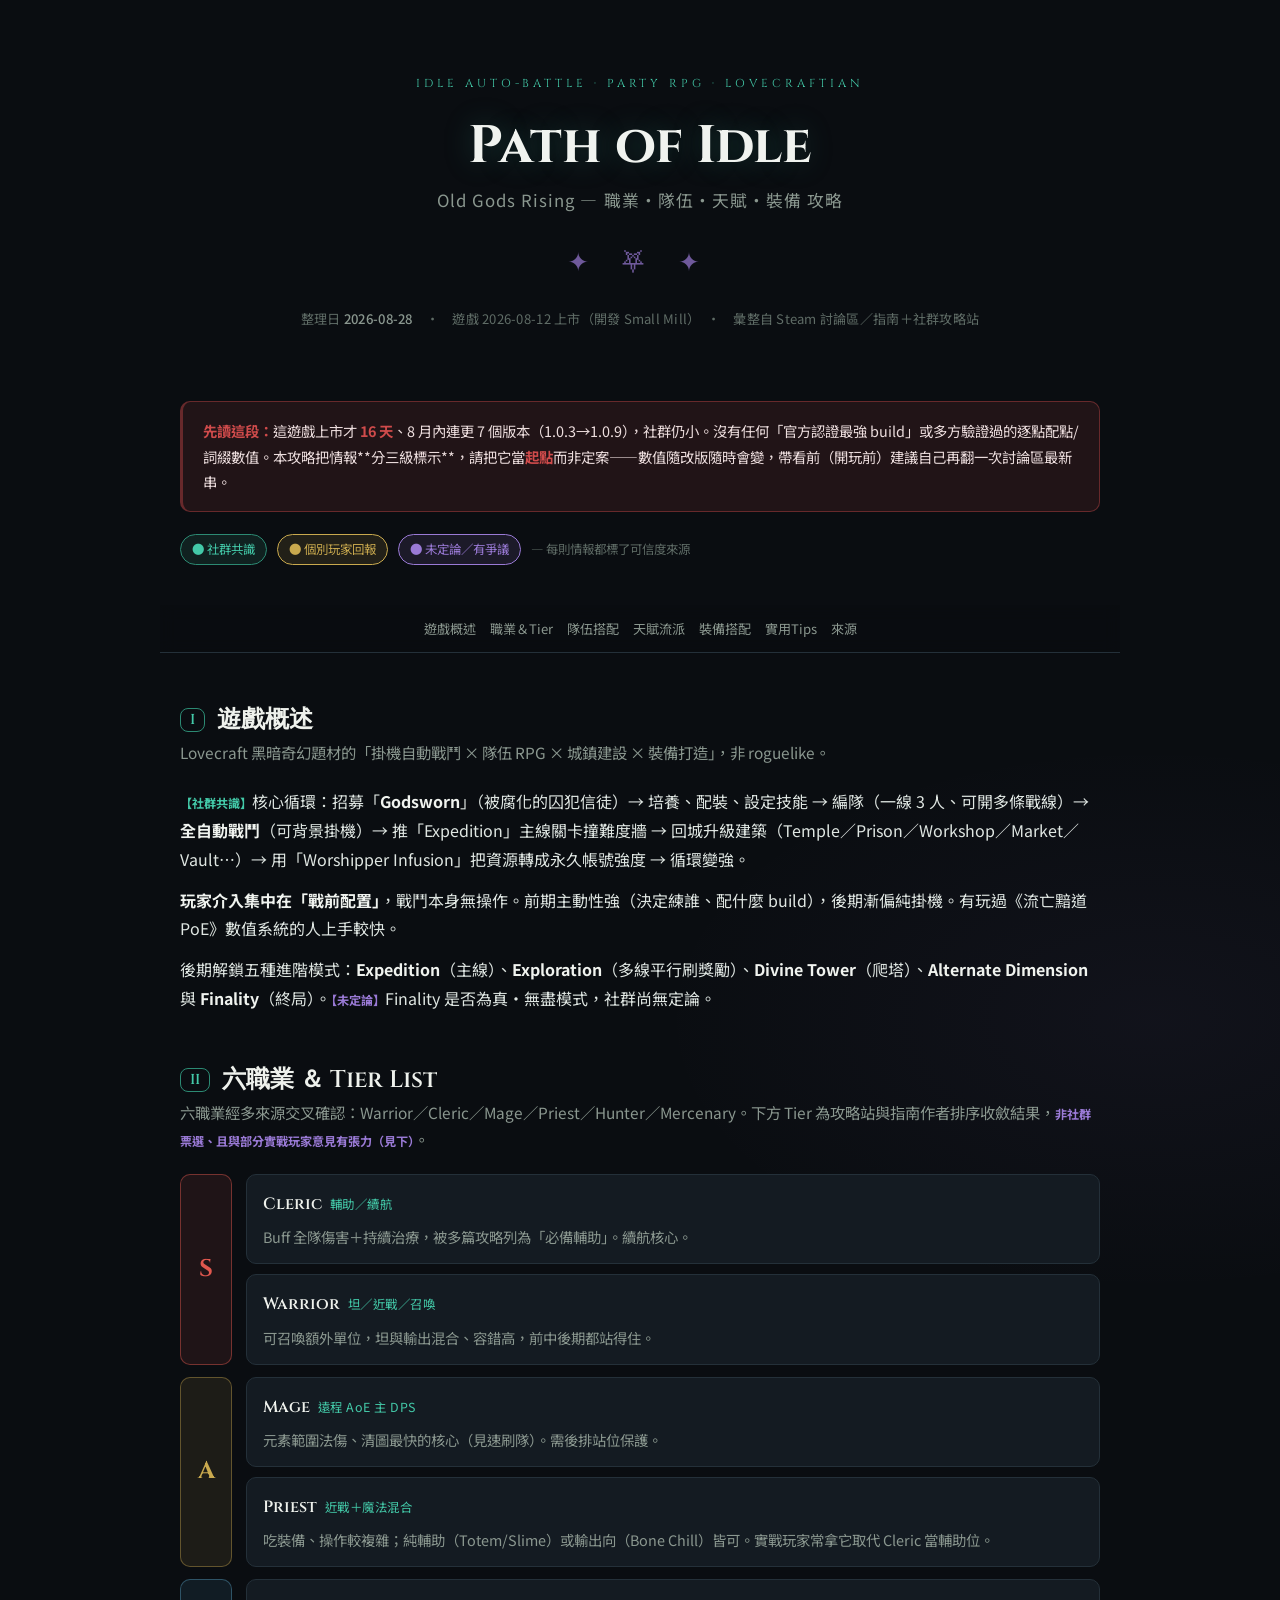
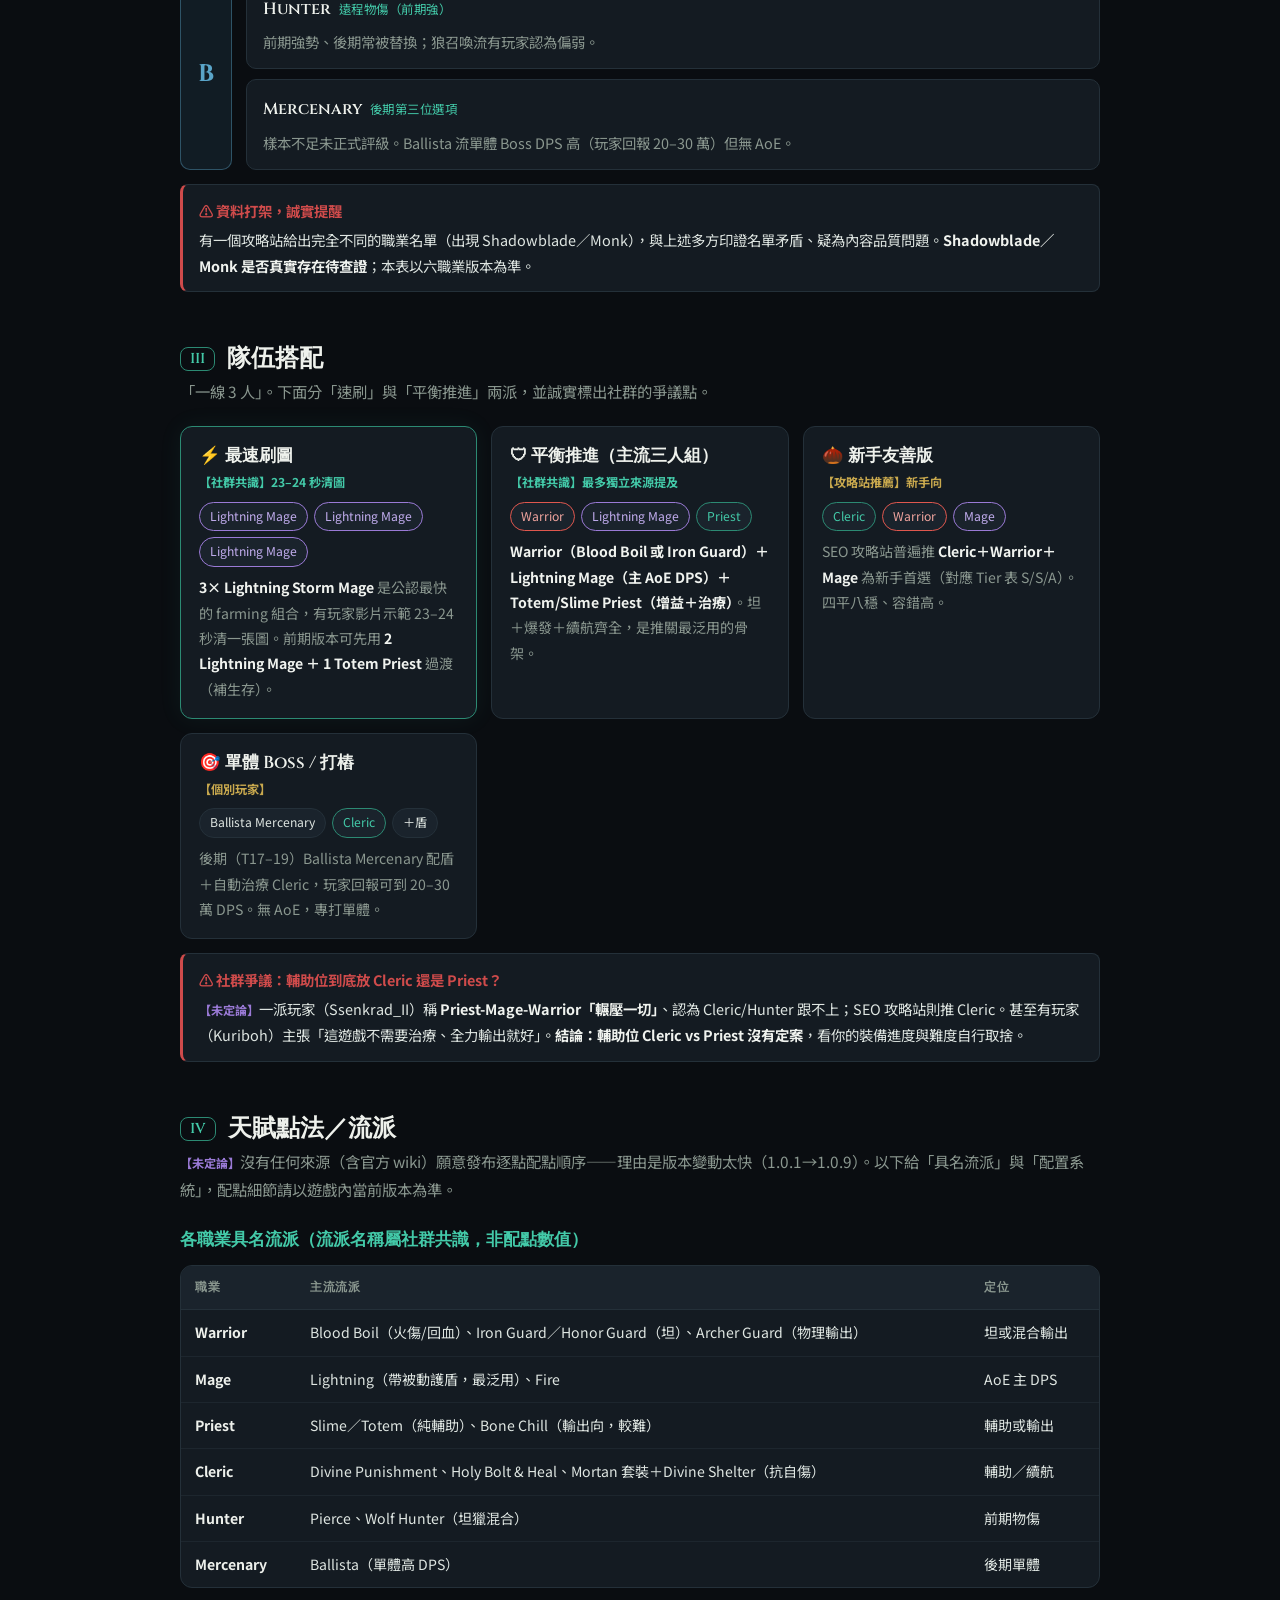
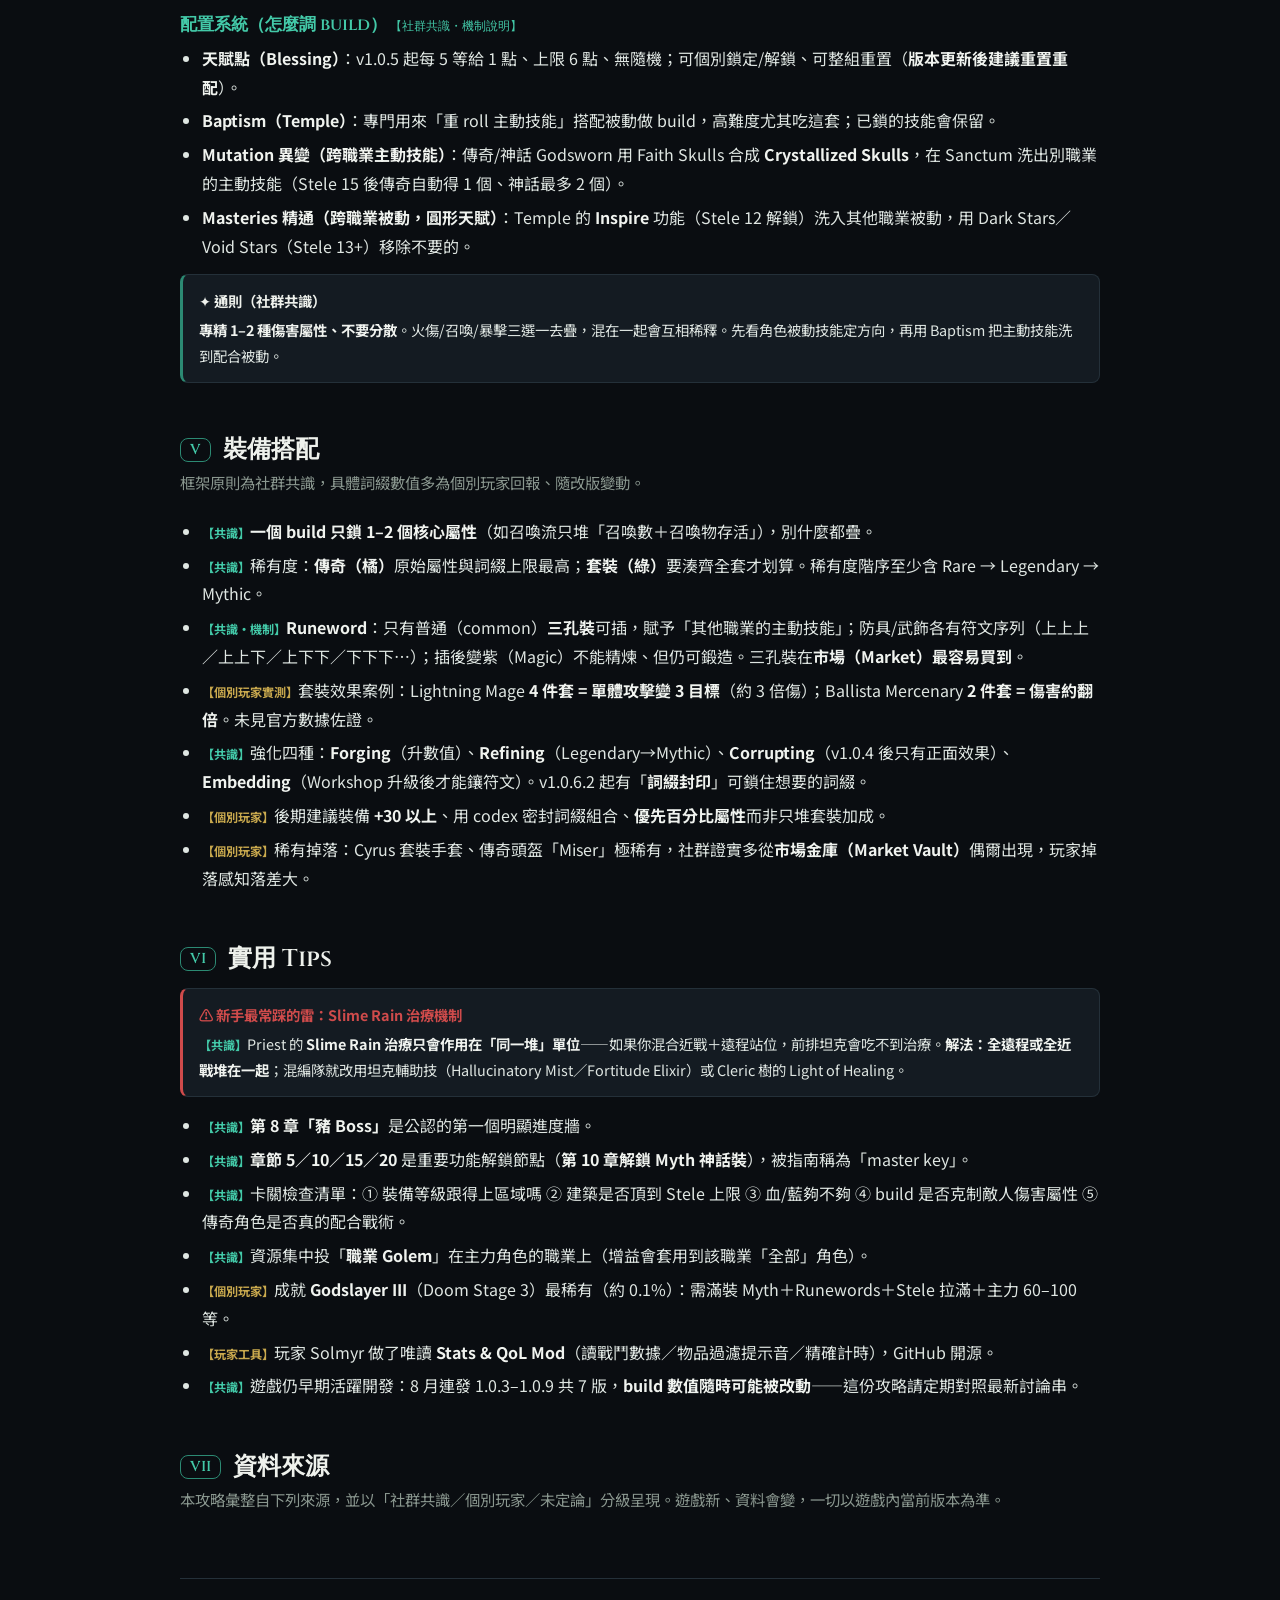
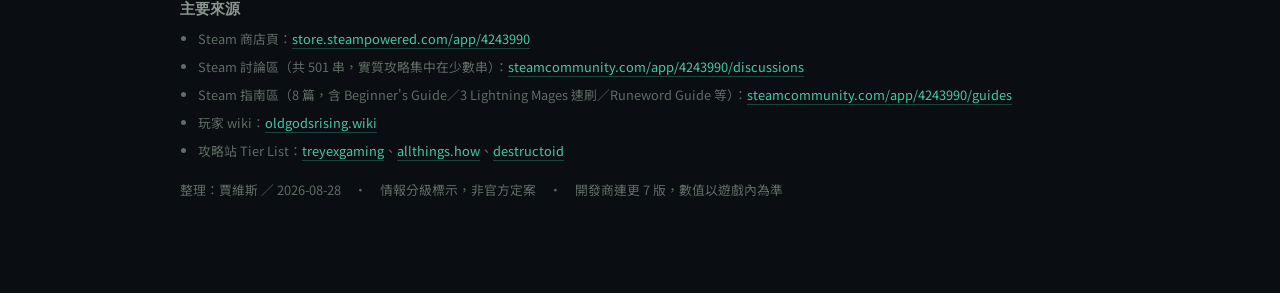
==== index.html @ 1848e880 "Path of Idle: Old Gods Rising 攻略（職業/隊伍/天賦/裝備，情報分級） Co-Authored-By: Claude Opus 4.8 <noreply@anthropi" ====
<!doctype html>
<html lang="zh-Hant">
<head>
<meta charset="utf-8">
<meta name="viewport" content="width=device-width, initial-scale=1">
<title>Path of Idle: Old Gods Rising 攻略</title>
<link rel="preconnect" href="https://fonts.googleapis.com">
<link rel="preconnect" href="https://fonts.gstatic.com" crossorigin>
<link href="https://fonts.googleapis.com/css2?family=Cinzel:wght@500;600;700&family=Noto+Sans+TC:wght@400;500;700&display=swap" rel="stylesheet">
<style>
:root{
  --void:#0a0d11; --void-2:#10151b; --panel:#141b22; --panel-2:#1a232c;
  --line:#243039; --line-soft:#1d262e;
  --ink:#dfe6e2; --muted:#8a978f; --faint:#5f6c66;
  --eldritch:#43c9a8; --eldritch-dim:#2c8a73; --eldritch-soft:rgba(67,201,168,.10);
  --amethyst:#9a7ad6; --amethyst-soft:rgba(154,122,214,.12);
  --blood:#cf4b4b; --blood-soft:rgba(207,75,75,.12);
  --gold:#c9a94e; --gold-soft:rgba(201,169,78,.12);
  --s-tier:#e0574e; --a-tier:#c9a94e; --b-tier:#5aa5c9;
}
*{box-sizing:border-box}
html{scroll-behavior:smooth}
body{margin:0;background:
    radial-gradient(1200px 600px at 50% -10%, rgba(67,201,168,.06), transparent 60%),
    radial-gradient(900px 500px at 90% 20%, rgba(154,122,214,.05), transparent 55%),
    var(--void);
  color:var(--ink);
  font-family:"Noto Sans TC","PingFang TC","Microsoft JhengHei",system-ui,sans-serif;
  line-height:1.8;-webkit-font-smoothing:antialiased;}
.wrap{max-width:960px;margin:0 auto;padding:0 20px 80px;}
a{color:var(--eldritch);text-decoration:none;border-bottom:1px solid rgba(67,201,168,.3);}
a:hover{color:#6fe0c4;}
h1,h2,h3{font-family:"Cinzel",serif;line-height:1.25;text-wrap:balance;}
.num{font-variant-numeric:tabular-nums}

/* hero */
header.hero{text-align:center;padding:74px 16px 40px;position:relative;}
.eyebrow{font-family:"Cinzel",serif;letter-spacing:.34em;font-size:.72rem;color:var(--eldritch);
  text-transform:uppercase;margin-bottom:18px;}
h1{font-size:clamp(2rem,6vw,3.3rem);font-weight:700;margin:0 0 6px;color:#f0f3ef;
  text-shadow:0 0 30px rgba(67,201,168,.25);}
.hero .zh{font-size:1.05rem;color:var(--muted);letter-spacing:.06em;margin-top:2px;}
.hero .rune{font-size:1.6rem;color:var(--amethyst);letter-spacing:.5em;margin:22px 0 0;opacity:.7;}
.metaline{margin-top:24px;font-size:.82rem;color:var(--faint);letter-spacing:.02em;}
.metaline b{color:var(--muted);font-weight:500;}

/* disclaimer */
.warn{background:var(--blood-soft);border:1px solid rgba(207,75,75,.4);border-left-width:3px;
  border-radius:10px;padding:16px 20px;margin:30px 0 8px;font-size:.9rem;color:#eddede;}
.warn b{color:var(--blood);}

/* legend */
.legend{display:flex;flex-wrap:wrap;gap:10px;margin:22px 0 6px;font-size:.78rem;}
.badge{display:inline-flex;align-items:center;gap:6px;padding:3px 11px;border-radius:999px;
  border:1px solid var(--line);white-space:nowrap;}
.badge.cons{background:var(--eldritch-soft);border-color:var(--eldritch-dim);color:var(--eldritch);}
.badge.solo{background:var(--gold-soft);border-color:var(--gold);color:var(--gold);}
.badge.open{background:var(--amethyst-soft);border-color:var(--amethyst);color:var(--amethyst);}

/* nav */
nav.toc{position:sticky;top:0;z-index:5;background:rgba(10,13,17,.82);backdrop-filter:blur(8px);
  border-bottom:1px solid var(--line);margin:40px -20px 0;padding:12px 20px;
  display:flex;flex-wrap:wrap;gap:6px 14px;justify-content:center;font-size:.82rem;}
nav.toc a{color:var(--muted);border:none;}
nav.toc a:hover{color:var(--eldritch);}

/* sections */
section{margin-top:52px;scroll-margin-top:60px;}
h2{font-size:1.5rem;font-weight:600;color:#eef1ec;margin:0 0 4px;
  display:flex;align-items:center;gap:12px;}
h2 .no{font-size:.9rem;color:var(--eldritch);border:1px solid var(--eldritch-dim);
  border-radius:8px;padding:2px 9px;font-family:"Cinzel",serif;}
.lead{color:var(--muted);font-size:.96rem;margin:2px 0 20px;}
h3{font-size:1.08rem;font-weight:600;color:var(--eldritch);margin:26px 0 8px;}
p{margin:0 0 12px;}
ul{margin:6px 0 14px;padding-left:22px;}
li{margin:5px 0;}
strong{color:#f0f3ef;font-weight:700;}
.tag-cons{color:var(--eldritch);font-size:.76rem;font-weight:700;}
.tag-solo{color:var(--gold);font-size:.76rem;font-weight:700;}
.tag-open{color:var(--amethyst);font-size:.76rem;font-weight:700;}

/* class / tier cards */
.tiergrid{display:grid;gap:12px;margin-top:16px;}
.tier-row{display:grid;grid-template-columns:52px 1fr;gap:14px;align-items:stretch;}
.tier-badge{display:flex;align-items:center;justify-content:center;font-family:"Cinzel",serif;
  font-size:1.5rem;font-weight:700;border-radius:10px;border:1px solid var(--line);}
.tier-S{color:var(--s-tier);background:rgba(224,87,78,.10);border-color:rgba(224,87,78,.45);}
.tier-A{color:var(--a-tier);background:rgba(201,169,78,.10);border-color:rgba(201,169,78,.4);}
.tier-B{color:var(--b-tier);background:rgba(90,165,201,.10);border-color:rgba(90,165,201,.4);}
.tier-cards{display:flex;flex-direction:column;gap:10px;}
.ccard{background:var(--panel);border:1px solid var(--line);border-radius:10px;padding:13px 16px;}
.ccard .cn{font-family:"Cinzel",serif;font-weight:600;color:#eef1ec;font-size:1.02rem;}
.ccard .role{font-size:.78rem;color:var(--eldritch);margin-left:8px;letter-spacing:.04em;}
.ccard p{margin:5px 0 0;font-size:.9rem;color:var(--muted);}

/* comp cards */
.grid2{display:grid;grid-template-columns:repeat(auto-fit,minmax(260px,1fr));gap:14px;margin-top:14px;}
.card{background:var(--panel);border:1px solid var(--line);border-radius:12px;padding:18px 18px 16px;}
.card.hl{border-color:var(--eldritch-dim);box-shadow:0 0 24px rgba(67,201,168,.07);}
.card h3{margin:0 0 4px;color:#eef1ec;}
.card .sub{font-size:.78rem;color:var(--faint);margin-bottom:8px;}
.card .team{display:flex;flex-wrap:wrap;gap:6px;margin:8px 0;}
.pill{font-size:.76rem;padding:3px 10px;border-radius:999px;background:var(--panel-2);
  border:1px solid var(--line);color:var(--ink);}
.pill.mage{border-color:var(--amethyst);color:#c3aef0;}
.pill.war{border-color:var(--s-tier);color:#f0a49e;}
.pill.priest{border-color:var(--eldritch-dim);color:var(--eldritch);}
.card p{font-size:.88rem;color:var(--muted);margin:6px 0 0;}

/* build table */
.tablecard{overflow-x:auto;border:1px solid var(--line);border-radius:12px;margin-top:14px;background:var(--panel);}
table{border-collapse:collapse;width:100%;min-width:560px;font-size:.88rem;}
thead th{background:var(--panel-2);color:var(--muted);text-align:left;padding:11px 14px;
  font-size:.74rem;letter-spacing:.05em;font-weight:700;border-bottom:1px solid var(--line);font-family:"Cinzel",serif;}
td{padding:10px 14px;border-bottom:1px solid var(--line-soft);vertical-align:top;}
tbody tr:last-child td{border-bottom:none;}
tbody tr:hover{background:var(--eldritch-soft);}
td b{color:#eef1ec;}

/* callout */
.tip{background:var(--panel);border:1px solid var(--line);border-left:3px solid var(--eldritch-dim);
  border-radius:8px;padding:13px 16px;margin:14px 0;font-size:.9rem;}
.tip.trap{border-left-color:var(--blood);}
.tip .t{font-weight:700;color:#eef1ec;display:block;margin-bottom:3px;}
.tip.trap .t{color:var(--blood);}

footer{margin-top:64px;padding-top:22px;border-top:1px solid var(--line);color:var(--faint);font-size:.8rem;}
footer h3{color:var(--muted);font-size:.92rem;margin:0 0 8px;}
footer ul{padding-left:18px;}
footer a{word-break:break-all;}
@media(max-width:560px){header.hero{padding:52px 8px 30px} .tier-row{grid-template-columns:44px 1fr}}
</style>
</head>
<body>
<div class="wrap">

<header class="hero">
  <div class="eyebrow">Idle Auto-Battle · Party RPG · Lovecraftian</div>
  <h1>Path of Idle</h1>
  <div class="zh">Old Gods Rising — 職業・隊伍・天賦・裝備 攻略</div>
  <div class="rune">✦ ⛧ ✦</div>
  <div class="metaline">整理日 <b>2026-08-28</b>　·　遊戲 2026-08-12 上市（開發 Small Mill）　·　彙整自 Steam 討論區／指南＋社群攻略站</div>
</header>

<div class="warn">
  <b>先讀這段：</b>這遊戲上市才 <b>16 天</b>、8 月內連更 7 個版本（1.0.3→1.0.9），社群仍小。沒有任何「官方認證最強 build」或多方驗證過的逐點配點/詞綴數值。本攻略把情報**分三級標示**，請把它當<b>起點</b>而非定案——數值隨改版隨時會變，帶看前（開玩前）建議自己再翻一次討論區最新串。
</div>

<div class="legend">
  <span class="badge cons">● 社群共識</span>
  <span class="badge solo">● 個別玩家回報</span>
  <span class="badge open">● 未定論／有爭議</span>
  <span style="color:var(--faint);align-self:center">— 每則情報都標了可信度來源</span>
</div>

<nav class="toc">
  <a href="#s1">遊戲概述</a>
  <a href="#s2">職業＆Tier</a>
  <a href="#s3">隊伍搭配</a>
  <a href="#s4">天賦流派</a>
  <a href="#s5">裝備搭配</a>
  <a href="#s6">實用Tips</a>
  <a href="#s7">來源</a>
</nav>

<section id="s1">
  <h2><span class="no">I</span>遊戲概述</h2>
  <p class="lead">Lovecraft 黑暗奇幻題材的「掛機自動戰鬥 × 隊伍 RPG × 城鎮建設 × 裝備打造」，非 roguelike。</p>
  <p><span class="tag-cons">【社群共識】</span>核心循環：招募「<strong>Godsworn</strong>」（被腐化的囚犯信徒）→ 培養、配裝、設定技能 → 編隊（一線 3 人、可開多條戰線）→ <strong>全自動戰鬥</strong>（可背景掛機）→ 推「Expedition」主線關卡撞難度牆 → 回城升級建築（Temple／Prison／Workshop／Market／Vault…）→ 用「Worshipper Infusion」把資源轉成永久帳號強度 → 循環變強。</p>
  <p><strong>玩家介入集中在「戰前配置」</strong>，戰鬥本身無操作。前期主動性強（決定練誰、配什麼 build），後期漸偏純掛機。有玩過《流亡黯道 PoE》數值系統的人上手較快。</p>
  <p>後期解鎖五種進階模式：<strong>Expedition</strong>（主線）、<strong>Exploration</strong>（多線平行刷獎勵）、<strong>Divine Tower</strong>（爬塔）、<strong>Alternate Dimension</strong> 與 <strong>Finality</strong>（終局）。<span class="tag-open">【未定論】</span>Finality 是否為真・無盡模式，社群尚無定論。</p>
</section>

<section id="s2">
  <h2><span class="no">II</span>六職業 ＆ Tier List</h2>
  <p class="lead">六職業經多來源交叉確認：Warrior／Cleric／Mage／Priest／Hunter／Mercenary。下方 Tier 為攻略站與指南作者排序收斂結果，<span class="tag-open">非社群票選、且與部分實戰玩家意見有張力（見下）</span>。</p>
  <div class="tiergrid">
    <div class="tier-row">
      <div class="tier-badge tier-S">S</div>
      <div class="tier-cards">
        <div class="ccard"><span class="cn">Cleric</span><span class="role">輔助／續航</span><p>Buff 全隊傷害＋持續治療，被多篇攻略列為「必備輔助」。續航核心。</p></div>
        <div class="ccard"><span class="cn">Warrior</span><span class="role">坦／近戰／召喚</span><p>可召喚額外單位，坦與輸出混合、容錯高，前中後期都站得住。</p></div>
      </div>
    </div>
    <div class="tier-row">
      <div class="tier-badge tier-A">A</div>
      <div class="tier-cards">
        <div class="ccard"><span class="cn">Mage</span><span class="role">遠程 AoE 主 DPS</span><p>元素範圍法傷、清圖最快的核心（見速刷隊）。需後排站位保護。</p></div>
        <div class="ccard"><span class="cn">Priest</span><span class="role">近戰＋魔法混合</span><p>吃裝備、操作較複雜；純輔助（Totem/Slime）或輸出向（Bone Chill）皆可。實戰玩家常拿它取代 Cleric 當輔助位。</p></div>
      </div>
    </div>
    <div class="tier-row">
      <div class="tier-badge tier-B">B</div>
      <div class="tier-cards">
        <div class="ccard"><span class="cn">Hunter</span><span class="role">遠程物傷（前期強）</span><p>前期強勢、後期常被替換；狼召喚流有玩家認為偏弱。</p></div>
        <div class="ccard"><span class="cn">Mercenary</span><span class="role">後期第三位選項</span><p>樣本不足未正式評級。Ballista 流單體 Boss DPS 高（玩家回報 20–30 萬）但無 AoE。</p></div>
      </div>
    </div>
  </div>
  <div class="tip trap"><span class="t">⚠ 資料打架，誠實提醒</span>有一個攻略站給出完全不同的職業名單（出現 Shadowblade／Monk），與上述多方印證名單矛盾、疑為內容品質問題。<strong>Shadowblade／Monk 是否真實存在待查證</strong>；本表以六職業版本為準。</div>
</section>

<section id="s3">
  <h2><span class="no">III</span>隊伍搭配</h2>
  <p class="lead">「一線 3 人」。下面分「速刷」與「平衡推進」兩派，並誠實標出社群的爭議點。</p>
  <div class="grid2">
    <div class="card hl">
      <h3>⚡ 最速刷圖</h3>
      <div class="sub"><span class="tag-cons">【社群共識】23–24 秒清圖</span></div>
      <div class="team"><span class="pill mage">Lightning Mage</span><span class="pill mage">Lightning Mage</span><span class="pill mage">Lightning Mage</span></div>
      <p><strong>3× Lightning Storm Mage</strong> 是公認最快的 farming 組合，有玩家影片示範 23–24 秒清一張圖。前期版本可先用 <strong>2 Lightning Mage ＋ 1 Totem Priest</strong> 過渡（補生存）。</p>
    </div>
    <div class="card">
      <h3>🛡 平衡推進（主流三人組）</h3>
      <div class="sub"><span class="tag-cons">【社群共識】最多獨立來源提及</span></div>
      <div class="team"><span class="pill war">Warrior</span><span class="pill mage">Lightning Mage</span><span class="pill priest">Priest</span></div>
      <p><strong>Warrior（Blood Boil 或 Iron Guard）＋ Lightning Mage（主 AoE DPS）＋ Totem/Slime Priest（增益＋治療）</strong>。坦＋爆發＋續航齊全，是推關最泛用的骨架。</p>
    </div>
    <div class="card">
      <h3>🌰 新手友善版</h3>
      <div class="sub"><span class="tag-solo">【攻略站推薦】新手向</span></div>
      <div class="team"><span class="pill priest">Cleric</span><span class="pill war">Warrior</span><span class="pill mage">Mage</span></div>
      <p>SEO 攻略站普遍推 <strong>Cleric＋Warrior＋Mage</strong> 為新手首選（對應 Tier 表 S/S/A）。四平八穩、容錯高。</p>
    </div>
    <div class="card">
      <h3>🎯 單體 Boss / 打樁</h3>
      <div class="sub"><span class="tag-solo">【個別玩家】</span></div>
      <div class="team"><span class="pill">Ballista Mercenary</span><span class="pill priest">Cleric</span><span class="pill">＋盾</span></div>
      <p>後期（T17–19）Ballista Mercenary 配盾＋自動治療 Cleric，玩家回報可到 20–30 萬 DPS。無 AoE，專打單體。</p>
    </div>
  </div>
  <div class="tip trap"><span class="t">⚠ 社群爭議：輔助位到底放 Cleric 還是 Priest？</span><span class="tag-open">【未定論】</span>一派玩家（Ssenkrad_II）稱 <strong>Priest-Mage-Warrior「輾壓一切」</strong>、認為 Cleric/Hunter 跟不上；SEO 攻略站則推 Cleric。甚至有玩家（Kuriboh）主張「這遊戲不需要治療、全力輸出就好」。<strong>結論：輔助位 Cleric vs Priest 沒有定案</strong>，看你的裝備進度與難度自行取捨。</div>
</section>

<section id="s4">
  <h2><span class="no">IV</span>天賦點法／流派</h2>
  <p class="lead"><span class="tag-open">【未定論】</span>沒有任何來源（含官方 wiki）願意發布逐點配點順序——理由是版本變動太快（1.0.1→1.0.9）。以下給「具名流派」與「配置系統」，配點細節請以遊戲內當前版本為準。</p>

  <h3>各職業具名流派（流派名稱屬社群共識，非配點數值）</h3>
  <div class="tablecard">
  <table>
    <thead><tr><th>職業</th><th>主流流派</th><th>定位</th></tr></thead>
    <tbody>
      <tr><td><b>Warrior</b></td><td>Blood Boil（火傷/回血）、Iron Guard／Honor Guard（坦）、Archer Guard（物理輸出）</td><td>坦或混合輸出</td></tr>
      <tr><td><b>Mage</b></td><td>Lightning（帶被動護盾，最泛用）、Fire</td><td>AoE 主 DPS</td></tr>
      <tr><td><b>Priest</b></td><td>Slime／Totem（純輔助）、Bone Chill（輸出向，較難）</td><td>輔助或輸出</td></tr>
      <tr><td><b>Cleric</b></td><td>Divine Punishment、Holy Bolt &amp; Heal、Mortan 套裝＋Divine Shelter（抗自傷）</td><td>輔助／續航</td></tr>
      <tr><td><b>Hunter</b></td><td>Pierce、Wolf Hunter（坦獵混合）</td><td>前期物傷</td></tr>
      <tr><td><b>Mercenary</b></td><td>Ballista（單體高 DPS）</td><td>後期單體</td></tr>
    </tbody>
  </table>
  </div>

  <h3>配置系統（怎麼調 build）<span class="tag-cons" style="font-weight:400"> 【社群共識・機制說明】</span></h3>
  <ul>
    <li><strong>天賦點（Blessing）</strong>：v1.0.5 起每 5 等給 1 點、上限 6 點、無隨機；可個別鎖定/解鎖、可整組重置（<strong>版本更新後建議重置重配</strong>）。</li>
    <li><strong>Baptism（Temple）</strong>：專門用來「重 roll 主動技能」搭配被動做 build，高難度尤其吃這套；已鎖的技能會保留。</li>
    <li><strong>Mutation 異變（跨職業主動技能）</strong>：傳奇/神話 Godsworn 用 Faith Skulls 合成 <strong>Crystallized Skulls</strong>，在 Sanctum 洗出別職業的主動技能（Stele 15 後傳奇自動得 1 個、神話最多 2 個）。</li>
    <li><strong>Masteries 精通（跨職業被動，圓形天賦）</strong>：Temple 的 <strong>Inspire</strong> 功能（Stele 12 解鎖）洗入其他職業被動，用 Dark Stars／Void Stars（Stele 13+）移除不要的。</li>
  </ul>
  <div class="tip"><span class="t">✦ 通則（社群共識）</span><strong>專精 1–2 種傷害屬性、不要分散</strong>。火傷/召喚/暴擊三選一去疊，混在一起會互相稀釋。先看角色被動技能定方向，再用 Baptism 把主動技能洗到配合被動。</div>
</section>

<section id="s5">
  <h2><span class="no">V</span>裝備搭配</h2>
  <p class="lead">框架原則為社群共識，具體詞綴數值多為個別玩家回報、隨改版變動。</p>
  <ul>
    <li><span class="tag-cons">【共識】</span><strong>一個 build 只鎖 1–2 個核心屬性</strong>（如召喚流只堆「召喚數＋召喚物存活」），別什麼都疊。</li>
    <li><span class="tag-cons">【共識】</span>稀有度：<strong>傳奇（橘）</strong>原始屬性與詞綴上限最高；<strong>套裝（綠）</strong>要湊齊全套才划算。稀有度階序至少含 Rare → Legendary → Mythic。</li>
    <li><span class="tag-cons">【共識・機制】</span><strong>Runeword</strong>：只有普通（common）<strong>三孔裝</strong>可插，賦予「其他職業的主動技能」；防具/武飾各有符文序列（上上上／上上下／上下下／下下下…）；插後變紫（Magic）不能精煉、但仍可鍛造。三孔裝在<strong>市場（Market）最容易買到</strong>。</li>
    <li><span class="tag-solo">【個別玩家實測】</span>套裝效果案例：Lightning Mage <strong>4 件套 = 單體攻擊變 3 目標</strong>（約 3 倍傷）；Ballista Mercenary <strong>2 件套 = 傷害約翻倍</strong>。未見官方數據佐證。</li>
    <li><span class="tag-cons">【共識】</span>強化四種：<strong>Forging</strong>（升數值）、<strong>Refining</strong>（Legendary→Mythic）、<strong>Corrupting</strong>（v1.0.4 後只有正面效果）、<strong>Embedding</strong>（Workshop 升級後才能鑲符文）。v1.0.6.2 起有「<strong>詞綴封印</strong>」可鎖住想要的詞綴。</li>
    <li><span class="tag-solo">【個別玩家】</span>後期建議裝備 <strong>+30 以上</strong>、用 codex 密封詞綴組合、<strong>優先百分比屬性</strong>而非只堆套裝加成。</li>
    <li><span class="tag-solo">【個別玩家】</span>稀有掉落：Cyrus 套裝手套、傳奇頭盔「Miser」極稀有，社群證實多從<strong>市場金庫（Market Vault）</strong>偶爾出現，玩家掉落感知落差大。</li>
  </ul>
</section>

<section id="s6">
  <h2><span class="no">VI</span>實用 Tips</h2>
  <div class="tip trap"><span class="t">⚠ 新手最常踩的雷：Slime Rain 治療機制</span><span class="tag-cons">【共識】</span>Priest 的 <strong>Slime Rain 治療只會作用在「同一堆」單位</strong>——如果你混合近戰＋遠程站位，前排坦克會吃不到治療。<strong>解法：全遠程或全近戰堆在一起</strong>；混編隊就改用坦克輔助技（Hallucinatory Mist／Fortitude Elixir）或 Cleric 樹的 Light of Healing。</div>
  <ul>
    <li><span class="tag-cons">【共識】</span><strong>第 8 章「豬 Boss」</strong>是公認的第一個明顯進度牆。</li>
    <li><span class="tag-cons">【共識】</span><strong>章節 5／10／15／20</strong> 是重要功能解鎖節點（<strong>第 10 章解鎖 Myth 神話裝</strong>），被指南稱為「master key」。</li>
    <li><span class="tag-cons">【共識】</span>卡關檢查清單：① 裝備等級跟得上區域嗎 ② 建築是否頂到 Stele 上限 ③ 血/藍夠不夠 ④ build 是否克制敵人傷害屬性 ⑤ 傳奇角色是否真的配合戰術。</li>
    <li><span class="tag-cons">【共識】</span>資源集中投「<strong>職業 Golem</strong>」在主力角色的職業上（增益會套用到該職業「全部」角色）。</li>
    <li><span class="tag-solo">【個別玩家】</span>成就 <strong>Godslayer III</strong>（Doom Stage 3）最稀有（約 0.1%）：需滿裝 Myth＋Runewords＋Stele 拉滿＋主力 60–100 等。</li>
    <li><span class="tag-solo">【玩家工具】</span>玩家 Solmyr 做了唯讀 <strong>Stats &amp; QoL Mod</strong>（讀戰鬥數據／物品過濾提示音／精確計時），GitHub 開源。</li>
    <li><span class="tag-cons">【共識】</span>遊戲仍早期活躍開發：8 月連發 1.0.3–1.0.9 共 7 版，<strong>build 數值隨時可能被改動</strong>——這份攻略請定期對照最新討論串。</li>
  </ul>
</section>

<section id="s7">
  <h2><span class="no">VII</span>資料來源</h2>
  <p class="lead">本攻略彙整自下列來源，並以「社群共識／個別玩家／未定論」分級呈現。遊戲新、資料會變，一切以遊戲內當前版本為準。</p>
  <footer>
  <h3>主要來源</h3>
  <ul>
    <li>Steam 商店頁：<a href="https://store.steampowered.com/app/4243990/">store.steampowered.com/app/4243990</a></li>
    <li>Steam 討論區（共 501 串，實質攻略集中在少數串）：<a href="https://steamcommunity.com/app/4243990/discussions/">steamcommunity.com/app/4243990/discussions</a></li>
    <li>Steam 指南區（8 篇，含 Beginner's Guide／3 Lightning Mages 速刷／Runeword Guide 等）：<a href="https://steamcommunity.com/app/4243990/guides/">steamcommunity.com/app/4243990/guides</a></li>
    <li>玩家 wiki：<a href="https://oldgodsrising.wiki/">oldgodsrising.wiki</a></li>
    <li>攻略站 Tier List：<a href="https://www.treyexgaming.com/path-of-idle-old-gods-rising-class-tier-list/">treyexgaming</a>、<a href="https://allthings.how/path-of-idle-old-gods-rising-classes-tier-list/">allthings.how</a>、<a href="https://www.destructoid.com/path-of-idle-old-gods-rising-class-tier-list/">destructoid</a></li>
  </ul>
  <p style="margin-top:16px;color:var(--faint)">整理：賈維斯 ／ 2026-08-28　·　情報分級標示，非官方定案　·　開發商連更 7 版，數值以遊戲內為準</p>
  </footer>
</section>

</div>
</body>
</html>
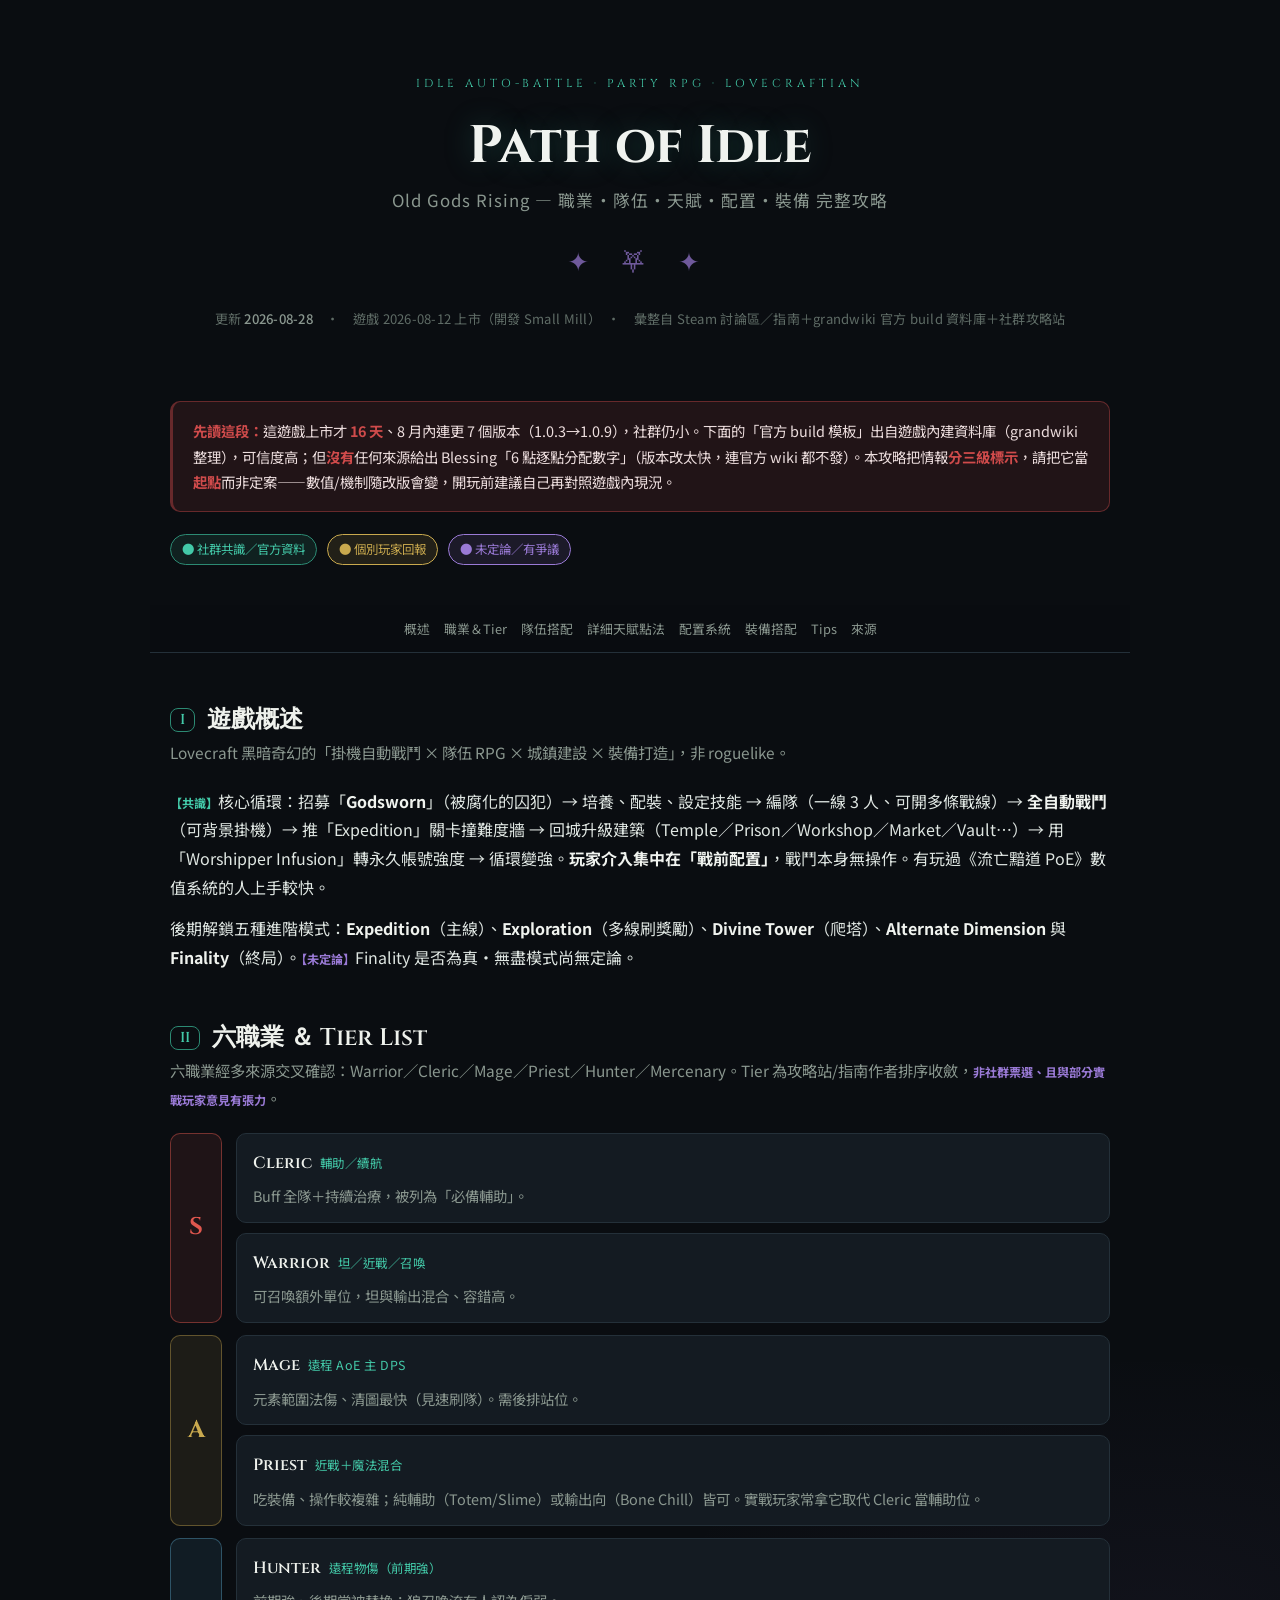
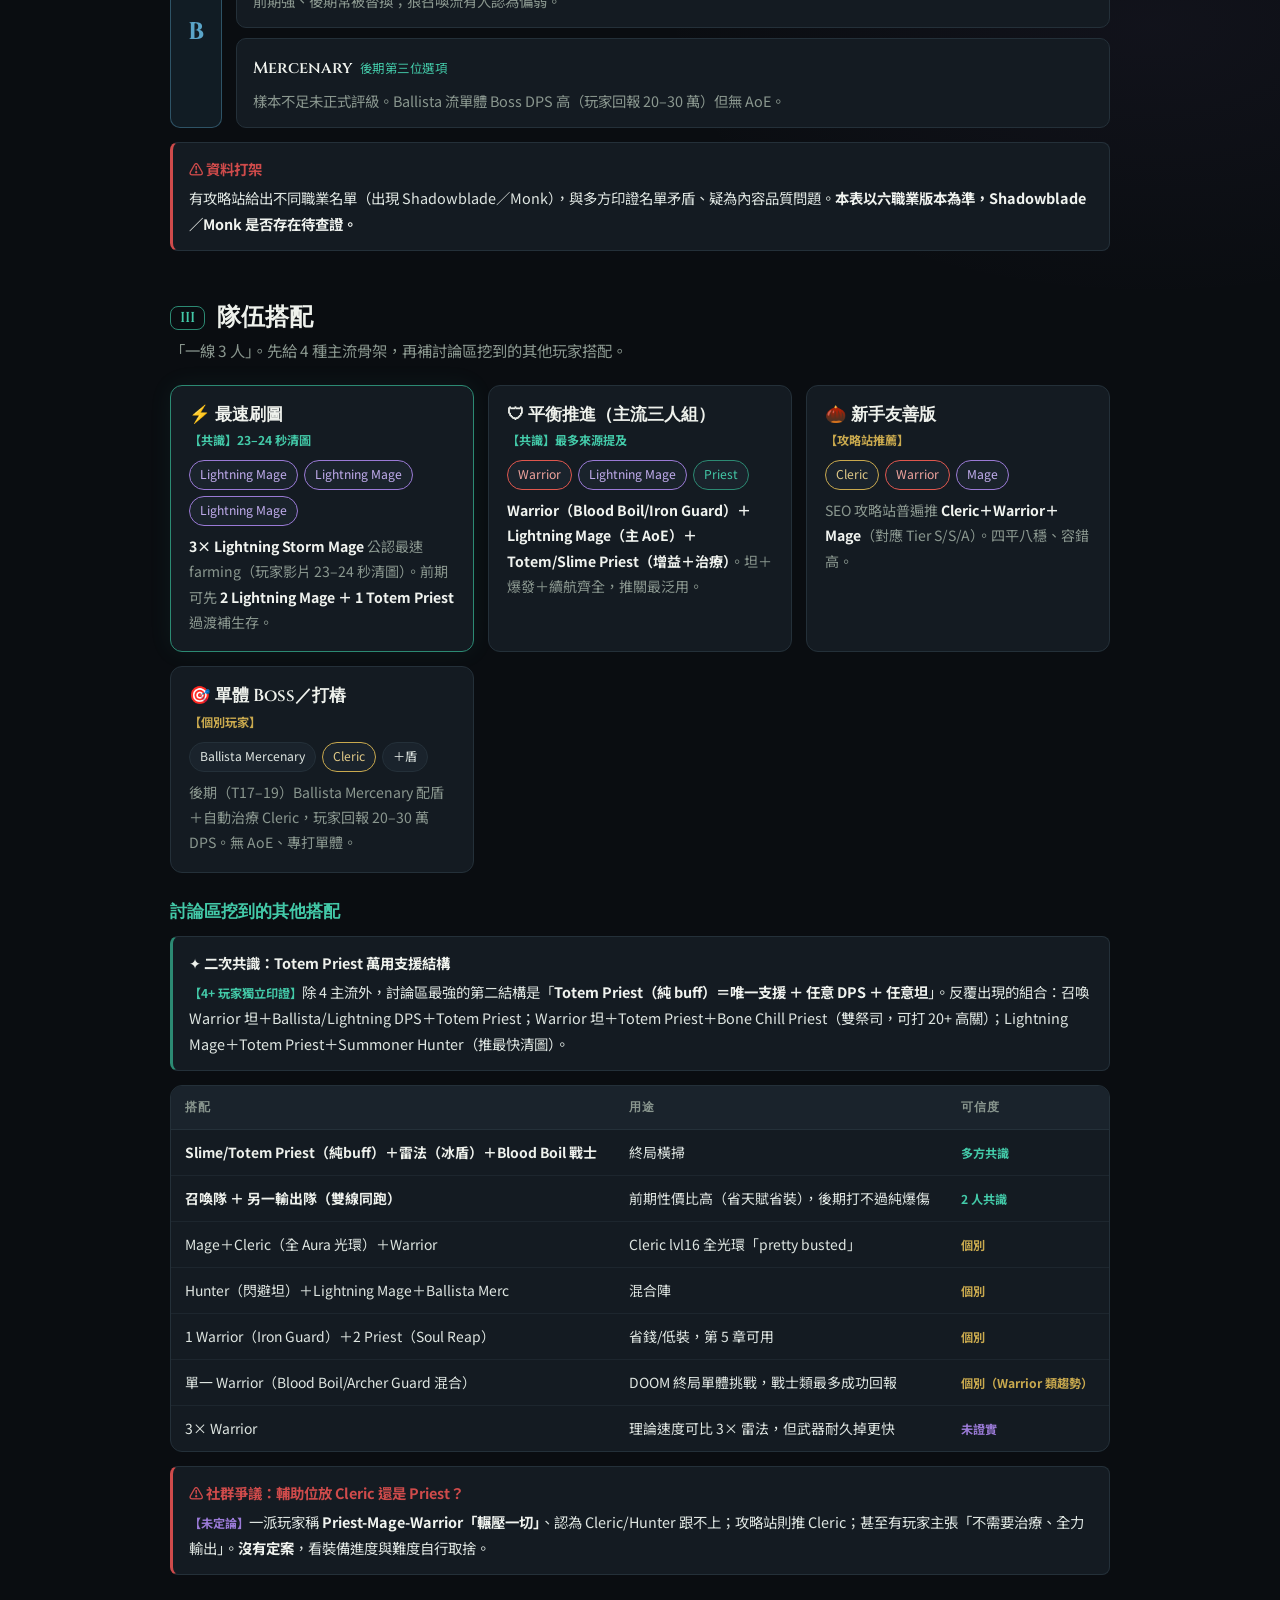
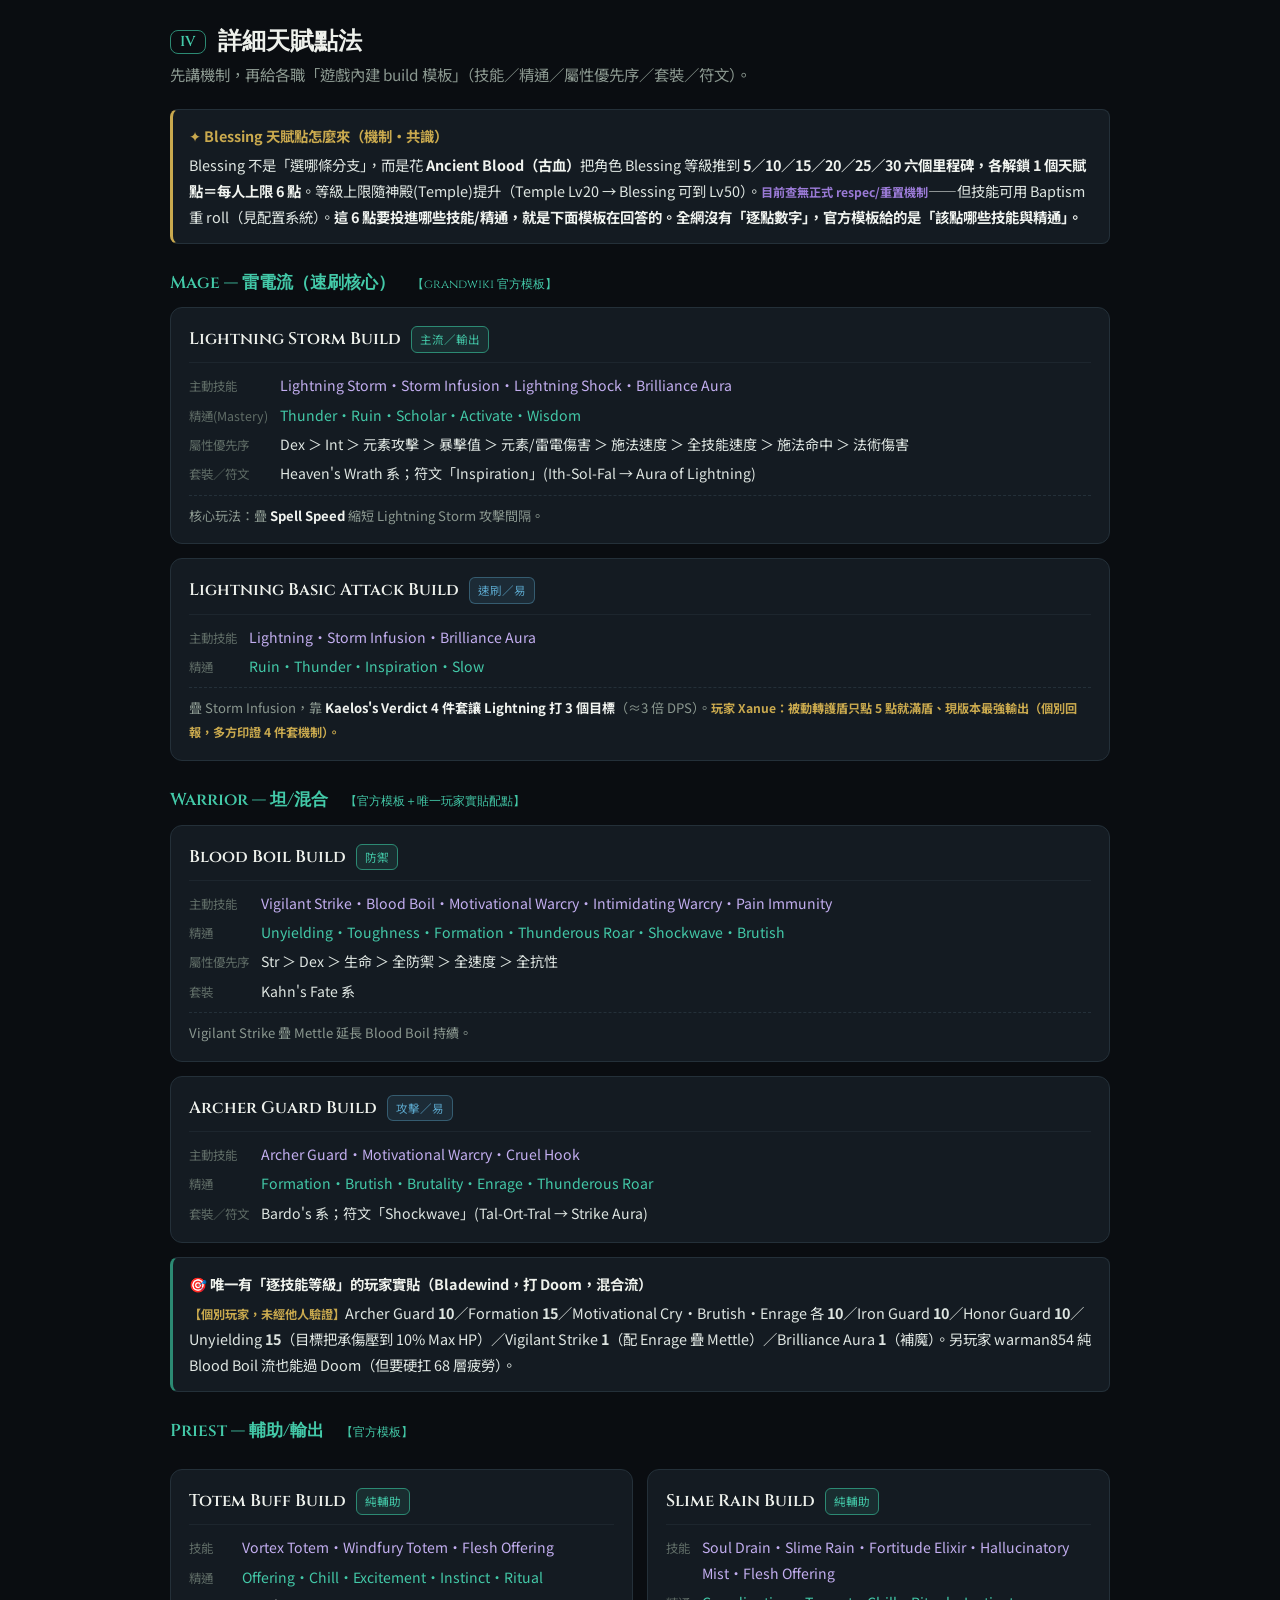
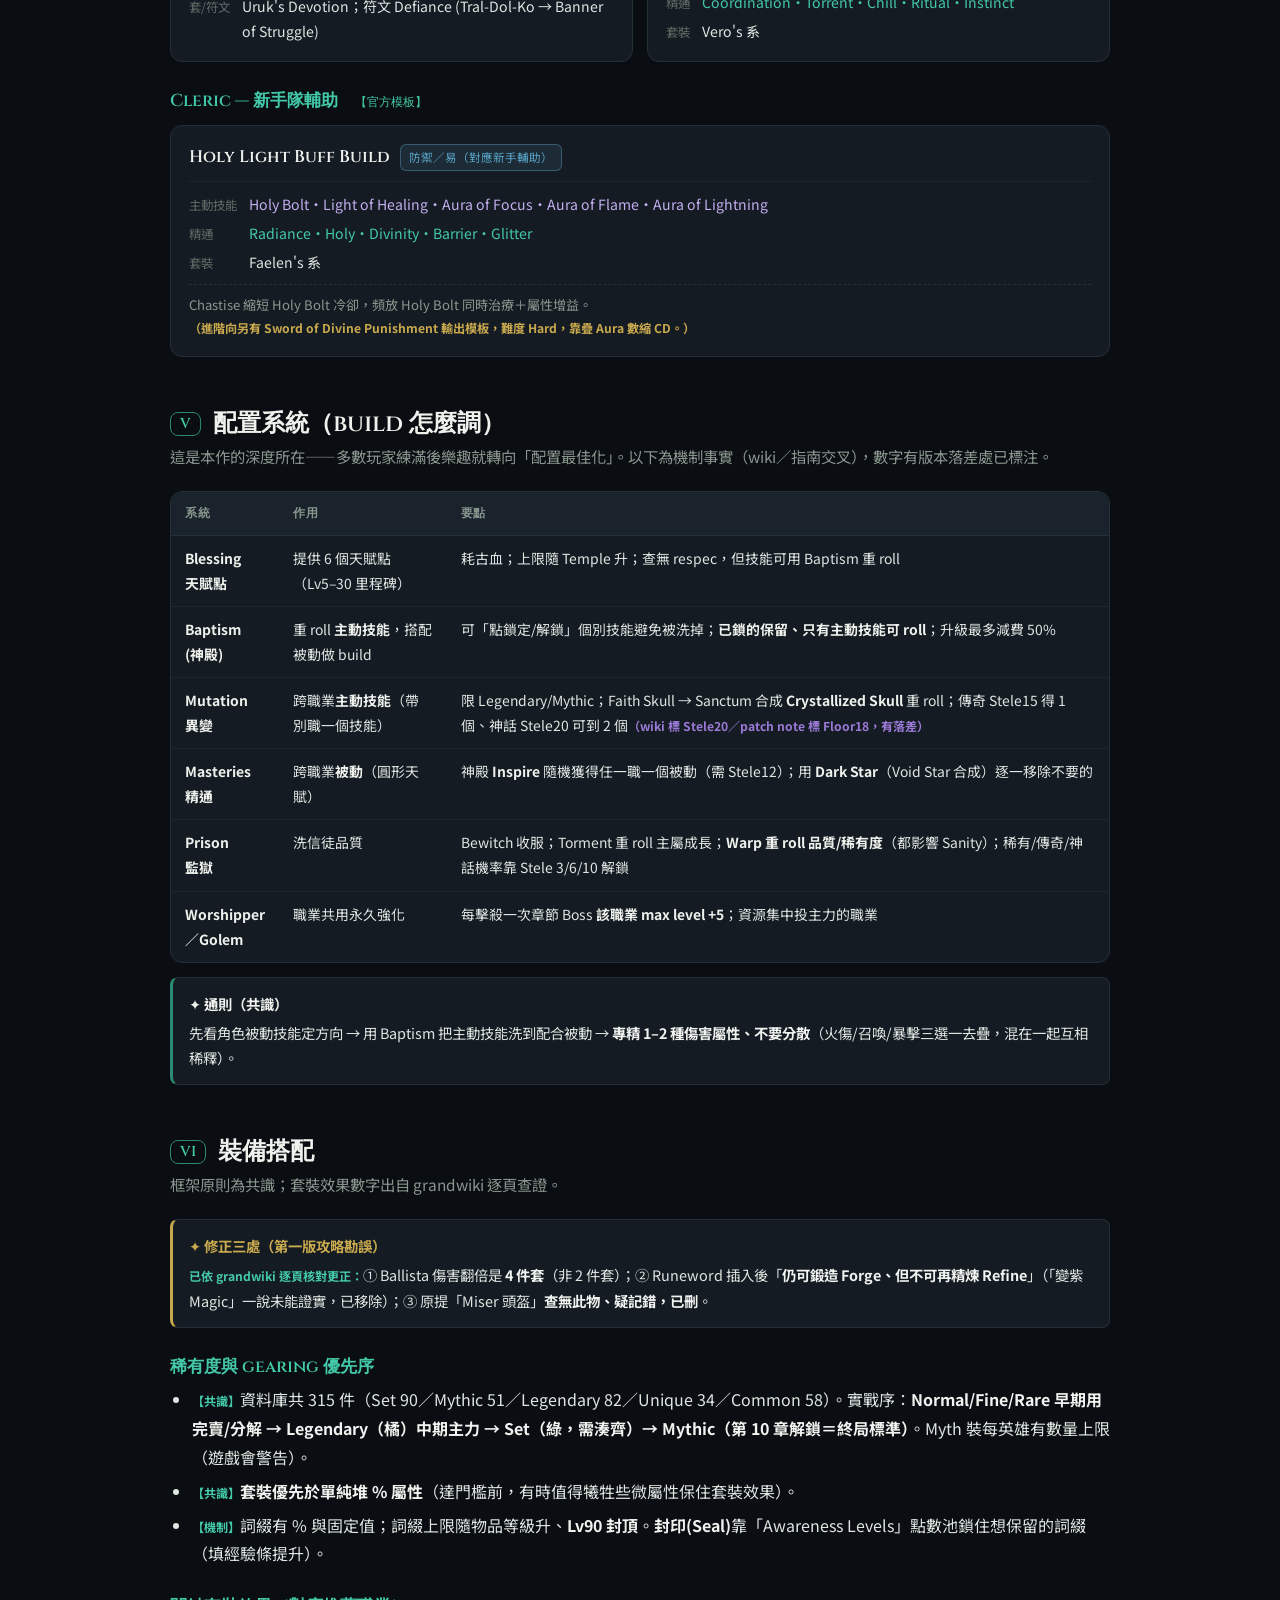
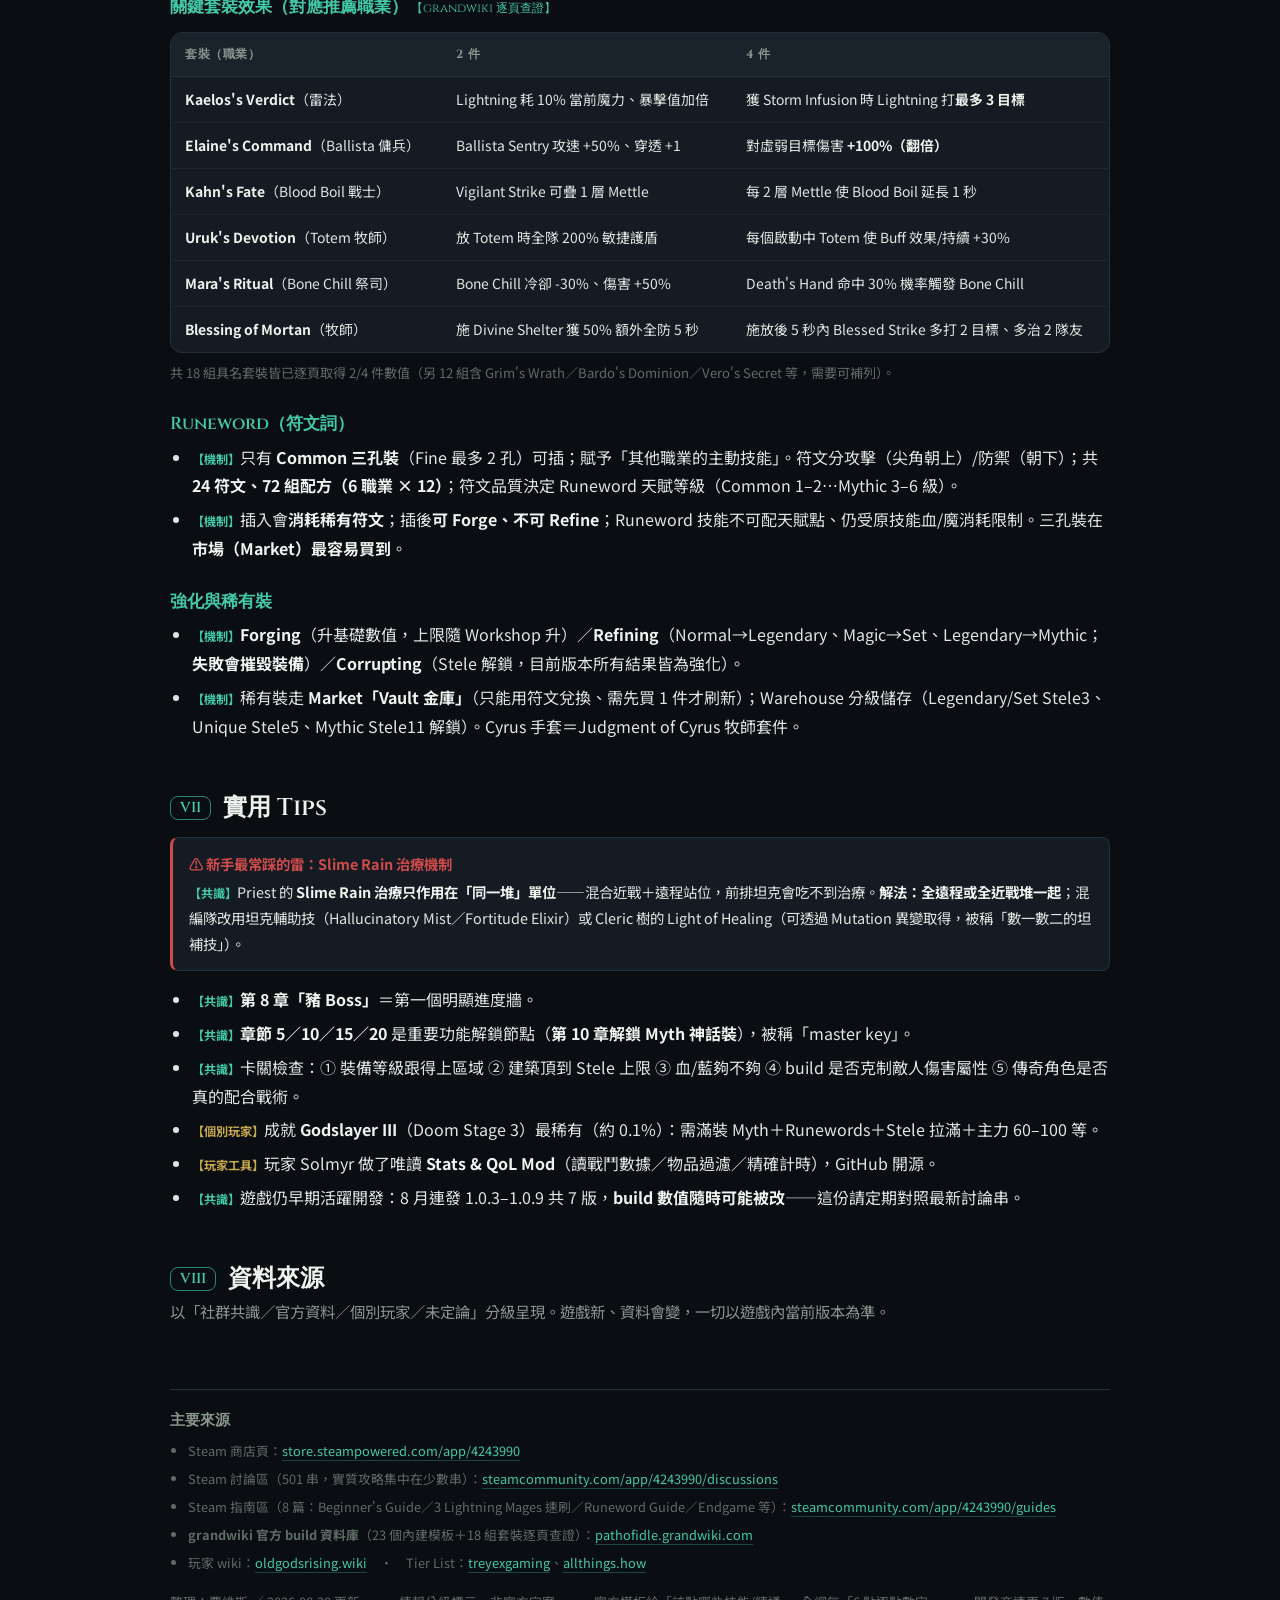
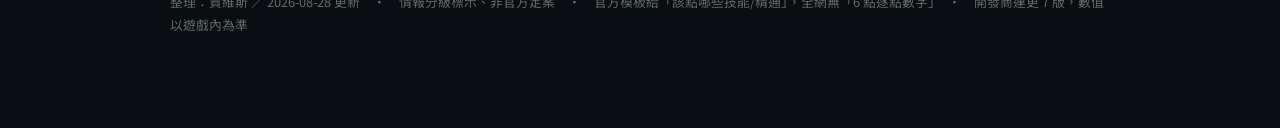
==== commit 5f7428fe: "攻略擴充：詳細天賦點法(官方build模板)＋配置系統＋深化裝備，修正Ballista/Runeword/Miser三處 Co-Authored-By: Claude Opus 4.8 <norepl" ====
--- a/index.html
+++ b/index.html
@@ -27,13 +27,12 @@
   color:var(--ink);
   font-family:"Noto Sans TC","PingFang TC","Microsoft JhengHei",system-ui,sans-serif;
   line-height:1.8;-webkit-font-smoothing:antialiased;}
-.wrap{max-width:960px;margin:0 auto;padding:0 20px 80px;}
+.wrap{max-width:980px;margin:0 auto;padding:0 20px 80px;}
 a{color:var(--eldritch);text-decoration:none;border-bottom:1px solid rgba(67,201,168,.3);}
 a:hover{color:#6fe0c4;}
-h1,h2,h3{font-family:"Cinzel",serif;line-height:1.25;text-wrap:balance;}
+h1,h2,h3,h4{font-family:"Cinzel",serif;line-height:1.25;text-wrap:balance;}
 .num{font-variant-numeric:tabular-nums}
 
-/* hero */
 header.hero{text-align:center;padding:74px 16px 40px;position:relative;}
 .eyebrow{font-family:"Cinzel",serif;letter-spacing:.34em;font-size:.72rem;color:var(--eldritch);
   text-transform:uppercase;margin-bottom:18px;}
@@ -44,12 +43,10 @@
 .metaline{margin-top:24px;font-size:.82rem;color:var(--faint);letter-spacing:.02em;}
 .metaline b{color:var(--muted);font-weight:500;}
 
-/* disclaimer */
 .warn{background:var(--blood-soft);border:1px solid rgba(207,75,75,.4);border-left-width:3px;
   border-radius:10px;padding:16px 20px;margin:30px 0 8px;font-size:.9rem;color:#eddede;}
 .warn b{color:var(--blood);}
 
-/* legend */
 .legend{display:flex;flex-wrap:wrap;gap:10px;margin:22px 0 6px;font-size:.78rem;}
 .badge{display:inline-flex;align-items:center;gap:6px;padding:3px 11px;border-radius:999px;
   border:1px solid var(--line);white-space:nowrap;}
@@ -57,21 +54,19 @@
 .badge.solo{background:var(--gold-soft);border-color:var(--gold);color:var(--gold);}
 .badge.open{background:var(--amethyst-soft);border-color:var(--amethyst);color:var(--amethyst);}
 
-/* nav */
-nav.toc{position:sticky;top:0;z-index:5;background:rgba(10,13,17,.82);backdrop-filter:blur(8px);
+nav.toc{position:sticky;top:0;z-index:5;background:rgba(10,13,17,.85);backdrop-filter:blur(8px);
   border-bottom:1px solid var(--line);margin:40px -20px 0;padding:12px 20px;
-  display:flex;flex-wrap:wrap;gap:6px 14px;justify-content:center;font-size:.82rem;}
+  display:flex;flex-wrap:wrap;gap:6px 14px;justify-content:center;font-size:.8rem;}
 nav.toc a{color:var(--muted);border:none;}
 nav.toc a:hover{color:var(--eldritch);}
 
-/* sections */
 section{margin-top:52px;scroll-margin-top:60px;}
 h2{font-size:1.5rem;font-weight:600;color:#eef1ec;margin:0 0 4px;
   display:flex;align-items:center;gap:12px;}
 h2 .no{font-size:.9rem;color:var(--eldritch);border:1px solid var(--eldritch-dim);
   border-radius:8px;padding:2px 9px;font-family:"Cinzel",serif;}
 .lead{color:var(--muted);font-size:.96rem;margin:2px 0 20px;}
-h3{font-size:1.08rem;font-weight:600;color:var(--eldritch);margin:26px 0 8px;}
+h3{font-size:1.08rem;font-weight:600;color:var(--eldritch);margin:28px 0 8px;}
 p{margin:0 0 12px;}
 ul{margin:6px 0 14px;padding-left:22px;}
 li{margin:5px 0;}
@@ -80,7 +75,6 @@
 .tag-solo{color:var(--gold);font-size:.76rem;font-weight:700;}
 .tag-open{color:var(--amethyst);font-size:.76rem;font-weight:700;}
 
-/* class / tier cards */
 .tiergrid{display:grid;gap:12px;margin-top:16px;}
 .tier-row{display:grid;grid-template-columns:52px 1fr;gap:14px;align-items:stretch;}
 .tier-badge{display:flex;align-items:center;justify-content:center;font-family:"Cinzel",serif;
@@ -94,7 +88,6 @@
 .ccard .role{font-size:.78rem;color:var(--eldritch);margin-left:8px;letter-spacing:.04em;}
 .ccard p{margin:5px 0 0;font-size:.9rem;color:var(--muted);}
 
-/* comp cards */
 .grid2{display:grid;grid-template-columns:repeat(auto-fit,minmax(260px,1fr));gap:14px;margin-top:14px;}
 .card{background:var(--panel);border:1px solid var(--line);border-radius:12px;padding:18px 18px 16px;}
 .card.hl{border-color:var(--eldritch-dim);box-shadow:0 0 24px rgba(67,201,168,.07);}
@@ -106,11 +99,24 @@
 .pill.mage{border-color:var(--amethyst);color:#c3aef0;}
 .pill.war{border-color:var(--s-tier);color:#f0a49e;}
 .pill.priest{border-color:var(--eldritch-dim);color:var(--eldritch);}
+.pill.cleric{border-color:var(--gold);color:#e0c987;}
 .card p{font-size:.88rem;color:var(--muted);margin:6px 0 0;}
 
-/* build table */
+/* build template */
+.build{background:var(--panel);border:1px solid var(--line);border-radius:12px;padding:16px 18px;margin-top:14px;}
+.build .bhead{display:flex;flex-wrap:wrap;align-items:baseline;gap:10px;border-bottom:1px solid var(--line-soft);padding-bottom:8px;margin-bottom:10px;}
+.build .bname{font-family:"Cinzel",serif;font-weight:600;color:#eef1ec;font-size:1.05rem;}
+.build .bkind{font-size:.72rem;padding:2px 8px;border-radius:6px;background:var(--eldritch-soft);color:var(--eldritch);border:1px solid var(--eldritch-dim);}
+.build .bkind.easy{background:rgba(90,165,201,.12);color:var(--b-tier);border-color:rgba(90,165,201,.4);}
+.build .bkind.hard{background:var(--blood-soft);color:var(--blood);border-color:rgba(207,75,75,.4);}
+.build dl{display:grid;grid-template-columns:auto 1fr;gap:4px 12px;margin:0;font-size:.88rem;}
+.build dt{color:var(--faint);font-size:.78rem;white-space:nowrap;padding-top:2px;}
+.build dd{margin:0;color:var(--ink);}
+.build .sk{color:#c3aef0;} .build .ms{color:var(--eldritch);}
+.build .note{font-size:.82rem;color:var(--muted);margin-top:8px;padding-top:8px;border-top:1px dashed var(--line);}
+
 .tablecard{overflow-x:auto;border:1px solid var(--line);border-radius:12px;margin-top:14px;background:var(--panel);}
-table{border-collapse:collapse;width:100%;min-width:560px;font-size:.88rem;}
+table{border-collapse:collapse;width:100%;min-width:560px;font-size:.87rem;}
 thead th{background:var(--panel-2);color:var(--muted);text-align:left;padding:11px 14px;
   font-size:.74rem;letter-spacing:.05em;font-weight:700;border-bottom:1px solid var(--line);font-family:"Cinzel",serif;}
 td{padding:10px 14px;border-bottom:1px solid var(--line-soft);vertical-align:top;}
@@ -118,18 +124,18 @@
 tbody tr:hover{background:var(--eldritch-soft);}
 td b{color:#eef1ec;}
 
-/* callout */
 .tip{background:var(--panel);border:1px solid var(--line);border-left:3px solid var(--eldritch-dim);
   border-radius:8px;padding:13px 16px;margin:14px 0;font-size:.9rem;}
 .tip.trap{border-left-color:var(--blood);}
+.tip.fix{border-left-color:var(--gold);}
 .tip .t{font-weight:700;color:#eef1ec;display:block;margin-bottom:3px;}
-.tip.trap .t{color:var(--blood);}
+.tip.trap .t{color:var(--blood);} .tip.fix .t{color:var(--gold);}
 
 footer{margin-top:64px;padding-top:22px;border-top:1px solid var(--line);color:var(--faint);font-size:.8rem;}
 footer h3{color:var(--muted);font-size:.92rem;margin:0 0 8px;}
 footer ul{padding-left:18px;}
 footer a{word-break:break-all;}
-@media(max-width:560px){header.hero{padding:52px 8px 30px} .tier-row{grid-template-columns:44px 1fr}}
+@media(max-width:560px){header.hero{padding:52px 8px 30px} .tier-row{grid-template-columns:44px 1fr} .build dl{grid-template-columns:1fr} .build dt{padding-top:8px}}
 </style>
 </head>
 <body>
@@ -138,171 +144,268 @@
 <header class="hero">
   <div class="eyebrow">Idle Auto-Battle · Party RPG · Lovecraftian</div>
   <h1>Path of Idle</h1>
-  <div class="zh">Old Gods Rising — 職業・隊伍・天賦・裝備 攻略</div>
+  <div class="zh">Old Gods Rising — 職業・隊伍・天賦・配置・裝備 完整攻略</div>
   <div class="rune">✦ ⛧ ✦</div>
-  <div class="metaline">整理日 <b>2026-08-28</b>　·　遊戲 2026-08-12 上市（開發 Small Mill）　·　彙整自 Steam 討論區／指南＋社群攻略站</div>
+  <div class="metaline">更新 <b>2026-08-28</b>　·　遊戲 2026-08-12 上市（開發 Small Mill）　·　彙整自 Steam 討論區／指南＋grandwiki 官方 build 資料庫＋社群攻略站</div>
 </header>
 
 <div class="warn">
-  <b>先讀這段：</b>這遊戲上市才 <b>16 天</b>、8 月內連更 7 個版本（1.0.3→1.0.9），社群仍小。沒有任何「官方認證最強 build」或多方驗證過的逐點配點/詞綴數值。本攻略把情報**分三級標示**，請把它當<b>起點</b>而非定案——數值隨改版隨時會變，帶看前（開玩前）建議自己再翻一次討論區最新串。
+  <b>先讀這段：</b>這遊戲上市才 <b>16 天</b>、8 月內連更 7 個版本（1.0.3→1.0.9），社群仍小。下面的「官方 build 模板」出自遊戲內建資料庫（grandwiki 整理），可信度高；但<b>沒有</b>任何來源給出 Blessing「6 點逐點分配數字」（版本改太快，連官方 wiki 都不發）。本攻略把情報<b>分三級標示</b>，請把它當<b>起點</b>而非定案——數值/機制隨改版會變，開玩前建議自己再對照遊戲內現況。
 </div>
 
 <div class="legend">
-  <span class="badge cons">● 社群共識</span>
+  <span class="badge cons">● 社群共識／官方資料</span>
   <span class="badge solo">● 個別玩家回報</span>
   <span class="badge open">● 未定論／有爭議</span>
-  <span style="color:var(--faint);align-self:center">— 每則情報都標了可信度來源</span>
 </div>
 
 <nav class="toc">
-  <a href="#s1">遊戲概述</a>
+  <a href="#s1">概述</a>
   <a href="#s2">職業＆Tier</a>
   <a href="#s3">隊伍搭配</a>
-  <a href="#s4">天賦流派</a>
-  <a href="#s5">裝備搭配</a>
-  <a href="#s6">實用Tips</a>
-  <a href="#s7">來源</a>
+  <a href="#s4">詳細天賦點法</a>
+  <a href="#s5">配置系統</a>
+  <a href="#s6">裝備搭配</a>
+  <a href="#s7">Tips</a>
+  <a href="#s8">來源</a>
 </nav>
 
 <section id="s1">
   <h2><span class="no">I</span>遊戲概述</h2>
-  <p class="lead">Lovecraft 黑暗奇幻題材的「掛機自動戰鬥 × 隊伍 RPG × 城鎮建設 × 裝備打造」，非 roguelike。</p>
-  <p><span class="tag-cons">【社群共識】</span>核心循環：招募「<strong>Godsworn</strong>」（被腐化的囚犯信徒）→ 培養、配裝、設定技能 → 編隊（一線 3 人、可開多條戰線）→ <strong>全自動戰鬥</strong>（可背景掛機）→ 推「Expedition」主線關卡撞難度牆 → 回城升級建築（Temple／Prison／Workshop／Market／Vault…）→ 用「Worshipper Infusion」把資源轉成永久帳號強度 → 循環變強。</p>
-  <p><strong>玩家介入集中在「戰前配置」</strong>，戰鬥本身無操作。前期主動性強（決定練誰、配什麼 build），後期漸偏純掛機。有玩過《流亡黯道 PoE》數值系統的人上手較快。</p>
-  <p>後期解鎖五種進階模式：<strong>Expedition</strong>（主線）、<strong>Exploration</strong>（多線平行刷獎勵）、<strong>Divine Tower</strong>（爬塔）、<strong>Alternate Dimension</strong> 與 <strong>Finality</strong>（終局）。<span class="tag-open">【未定論】</span>Finality 是否為真・無盡模式，社群尚無定論。</p>
+  <p class="lead">Lovecraft 黑暗奇幻的「掛機自動戰鬥 × 隊伍 RPG × 城鎮建設 × 裝備打造」，非 roguelike。</p>
+  <p><span class="tag-cons">【共識】</span>核心循環：招募「<strong>Godsworn</strong>」（被腐化的囚犯）→ 培養、配裝、設定技能 → 編隊（一線 3 人、可開多條戰線）→ <strong>全自動戰鬥</strong>（可背景掛機）→ 推「Expedition」關卡撞難度牆 → 回城升級建築（Temple／Prison／Workshop／Market／Vault…）→ 用「Worshipper Infusion」轉永久帳號強度 → 循環變強。<strong>玩家介入集中在「戰前配置」</strong>，戰鬥本身無操作。有玩過《流亡黯道 PoE》數值系統的人上手較快。</p>
+  <p>後期解鎖五種進階模式：<strong>Expedition</strong>（主線）、<strong>Exploration</strong>（多線刷獎勵）、<strong>Divine Tower</strong>（爬塔）、<strong>Alternate Dimension</strong> 與 <strong>Finality</strong>（終局）。<span class="tag-open">【未定論】</span>Finality 是否為真・無盡模式尚無定論。</p>
 </section>
 
 <section id="s2">
   <h2><span class="no">II</span>六職業 ＆ Tier List</h2>
-  <p class="lead">六職業經多來源交叉確認：Warrior／Cleric／Mage／Priest／Hunter／Mercenary。下方 Tier 為攻略站與指南作者排序收斂結果，<span class="tag-open">非社群票選、且與部分實戰玩家意見有張力（見下）</span>。</p>
+  <p class="lead">六職業經多來源交叉確認：Warrior／Cleric／Mage／Priest／Hunter／Mercenary。Tier 為攻略站/指南作者排序收斂，<span class="tag-open">非社群票選、且與部分實戰玩家意見有張力</span>。</p>
   <div class="tiergrid">
-    <div class="tier-row">
-      <div class="tier-badge tier-S">S</div>
-      <div class="tier-cards">
-        <div class="ccard"><span class="cn">Cleric</span><span class="role">輔助／續航</span><p>Buff 全隊傷害＋持續治療，被多篇攻略列為「必備輔助」。續航核心。</p></div>
-        <div class="ccard"><span class="cn">Warrior</span><span class="role">坦／近戰／召喚</span><p>可召喚額外單位，坦與輸出混合、容錯高，前中後期都站得住。</p></div>
-      </div>
-    </div>
-    <div class="tier-row">
-      <div class="tier-badge tier-A">A</div>
-      <div class="tier-cards">
-        <div class="ccard"><span class="cn">Mage</span><span class="role">遠程 AoE 主 DPS</span><p>元素範圍法傷、清圖最快的核心（見速刷隊）。需後排站位保護。</p></div>
-        <div class="ccard"><span class="cn">Priest</span><span class="role">近戰＋魔法混合</span><p>吃裝備、操作較複雜；純輔助（Totem/Slime）或輸出向（Bone Chill）皆可。實戰玩家常拿它取代 Cleric 當輔助位。</p></div>
-      </div>
-    </div>
-    <div class="tier-row">
-      <div class="tier-badge tier-B">B</div>
-      <div class="tier-cards">
-        <div class="ccard"><span class="cn">Hunter</span><span class="role">遠程物傷（前期強）</span><p>前期強勢、後期常被替換；狼召喚流有玩家認為偏弱。</p></div>
-        <div class="ccard"><span class="cn">Mercenary</span><span class="role">後期第三位選項</span><p>樣本不足未正式評級。Ballista 流單體 Boss DPS 高（玩家回報 20–30 萬）但無 AoE。</p></div>
-      </div>
-    </div>
-  </div>
-  <div class="tip trap"><span class="t">⚠ 資料打架，誠實提醒</span>有一個攻略站給出完全不同的職業名單（出現 Shadowblade／Monk），與上述多方印證名單矛盾、疑為內容品質問題。<strong>Shadowblade／Monk 是否真實存在待查證</strong>；本表以六職業版本為準。</div>
+    <div class="tier-row"><div class="tier-badge tier-S">S</div><div class="tier-cards">
+      <div class="ccard"><span class="cn">Cleric</span><span class="role">輔助／續航</span><p>Buff 全隊＋持續治療，被列為「必備輔助」。</p></div>
+      <div class="ccard"><span class="cn">Warrior</span><span class="role">坦／近戰／召喚</span><p>可召喚額外單位，坦與輸出混合、容錯高。</p></div>
+    </div></div>
+    <div class="tier-row"><div class="tier-badge tier-A">A</div><div class="tier-cards">
+      <div class="ccard"><span class="cn">Mage</span><span class="role">遠程 AoE 主 DPS</span><p>元素範圍法傷、清圖最快（見速刷隊）。需後排站位。</p></div>
+      <div class="ccard"><span class="cn">Priest</span><span class="role">近戰＋魔法混合</span><p>吃裝備、操作較複雜；純輔助（Totem/Slime）或輸出向（Bone Chill）皆可。實戰玩家常拿它取代 Cleric 當輔助位。</p></div>
+    </div></div>
+    <div class="tier-row"><div class="tier-badge tier-B">B</div><div class="tier-cards">
+      <div class="ccard"><span class="cn">Hunter</span><span class="role">遠程物傷（前期強）</span><p>前期強、後期常被替換；狼召喚流有人認為偏弱。</p></div>
+      <div class="ccard"><span class="cn">Mercenary</span><span class="role">後期第三位選項</span><p>樣本不足未正式評級。Ballista 流單體 Boss DPS 高（玩家回報 20–30 萬）但無 AoE。</p></div>
+    </div></div>
+  </div>
+  <div class="tip trap"><span class="t">⚠ 資料打架</span>有攻略站給出不同職業名單（出現 Shadowblade／Monk），與多方印證名單矛盾、疑為內容品質問題。<strong>本表以六職業版本為準，Shadowblade／Monk 是否存在待查證。</strong></div>
 </section>
 
 <section id="s3">
   <h2><span class="no">III</span>隊伍搭配</h2>
-  <p class="lead">「一線 3 人」。下面分「速刷」與「平衡推進」兩派，並誠實標出社群的爭議點。</p>
+  <p class="lead">「一線 3 人」。先給 4 種主流骨架，再補討論區挖到的其他玩家搭配。</p>
   <div class="grid2">
     <div class="card hl">
-      <h3>⚡ 最速刷圖</h3>
-      <div class="sub"><span class="tag-cons">【社群共識】23–24 秒清圖</span></div>
+      <h3>⚡ 最速刷圖</h3><div class="sub"><span class="tag-cons">【共識】23–24 秒清圖</span></div>
       <div class="team"><span class="pill mage">Lightning Mage</span><span class="pill mage">Lightning Mage</span><span class="pill mage">Lightning Mage</span></div>
-      <p><strong>3× Lightning Storm Mage</strong> 是公認最快的 farming 組合，有玩家影片示範 23–24 秒清一張圖。前期版本可先用 <strong>2 Lightning Mage ＋ 1 Totem Priest</strong> 過渡（補生存）。</p>
+      <p><strong>3× Lightning Storm Mage</strong> 公認最速 farming（玩家影片 23–24 秒清圖）。前期可先 <strong>2 Lightning Mage ＋ 1 Totem Priest</strong> 過渡補生存。</p>
     </div>
     <div class="card">
-      <h3>🛡 平衡推進（主流三人組）</h3>
-      <div class="sub"><span class="tag-cons">【社群共識】最多獨立來源提及</span></div>
+      <h3>🛡 平衡推進（主流三人組）</h3><div class="sub"><span class="tag-cons">【共識】最多來源提及</span></div>
       <div class="team"><span class="pill war">Warrior</span><span class="pill mage">Lightning Mage</span><span class="pill priest">Priest</span></div>
-      <p><strong>Warrior（Blood Boil 或 Iron Guard）＋ Lightning Mage（主 AoE DPS）＋ Totem/Slime Priest（增益＋治療）</strong>。坦＋爆發＋續航齊全，是推關最泛用的骨架。</p>
+      <p><strong>Warrior（Blood Boil/Iron Guard）＋ Lightning Mage（主 AoE）＋ Totem/Slime Priest（增益＋治療）</strong>。坦＋爆發＋續航齊全，推關最泛用。</p>
     </div>
     <div class="card">
-      <h3>🌰 新手友善版</h3>
-      <div class="sub"><span class="tag-solo">【攻略站推薦】新手向</span></div>
-      <div class="team"><span class="pill priest">Cleric</span><span class="pill war">Warrior</span><span class="pill mage">Mage</span></div>
-      <p>SEO 攻略站普遍推 <strong>Cleric＋Warrior＋Mage</strong> 為新手首選（對應 Tier 表 S/S/A）。四平八穩、容錯高。</p>
+      <h3>🌰 新手友善版</h3><div class="sub"><span class="tag-solo">【攻略站推薦】</span></div>
+      <div class="team"><span class="pill cleric">Cleric</span><span class="pill war">Warrior</span><span class="pill mage">Mage</span></div>
+      <p>SEO 攻略站普遍推 <strong>Cleric＋Warrior＋Mage</strong>（對應 Tier S/S/A）。四平八穩、容錯高。</p>
     </div>
     <div class="card">
-      <h3>🎯 單體 Boss / 打樁</h3>
-      <div class="sub"><span class="tag-solo">【個別玩家】</span></div>
-      <div class="team"><span class="pill">Ballista Mercenary</span><span class="pill priest">Cleric</span><span class="pill">＋盾</span></div>
-      <p>後期（T17–19）Ballista Mercenary 配盾＋自動治療 Cleric，玩家回報可到 20–30 萬 DPS。無 AoE，專打單體。</p>
-    </div>
-  </div>
-  <div class="tip trap"><span class="t">⚠ 社群爭議：輔助位到底放 Cleric 還是 Priest？</span><span class="tag-open">【未定論】</span>一派玩家（Ssenkrad_II）稱 <strong>Priest-Mage-Warrior「輾壓一切」</strong>、認為 Cleric/Hunter 跟不上；SEO 攻略站則推 Cleric。甚至有玩家（Kuriboh）主張「這遊戲不需要治療、全力輸出就好」。<strong>結論：輔助位 Cleric vs Priest 沒有定案</strong>，看你的裝備進度與難度自行取捨。</div>
-</section>
-
-<section id="s4">
-  <h2><span class="no">IV</span>天賦點法／流派</h2>
-  <p class="lead"><span class="tag-open">【未定論】</span>沒有任何來源（含官方 wiki）願意發布逐點配點順序——理由是版本變動太快（1.0.1→1.0.9）。以下給「具名流派」與「配置系統」，配點細節請以遊戲內當前版本為準。</p>
-
-  <h3>各職業具名流派（流派名稱屬社群共識，非配點數值）</h3>
+      <h3>🎯 單體 Boss／打樁</h3><div class="sub"><span class="tag-solo">【個別玩家】</span></div>
+      <div class="team"><span class="pill">Ballista Mercenary</span><span class="pill cleric">Cleric</span><span class="pill">＋盾</span></div>
+      <p>後期（T17–19）Ballista Mercenary 配盾＋自動治療 Cleric，玩家回報 20–30 萬 DPS。無 AoE、專打單體。</p>
+    </div>
+  </div>
+
+  <h3>討論區挖到的其他搭配</h3>
+  <div class="tip"><span class="t">✦ 二次共識：Totem Priest 萬用支援結構</span><span class="tag-cons">【4+ 玩家獨立印證】</span>除 4 主流外，討論區最強的第二結構是「<strong>Totem Priest（純 buff）＝唯一支援 ＋ 任意 DPS ＋ 任意坦</strong>」。反覆出現的組合：召喚 Warrior 坦＋Ballista/Lightning DPS＋Totem Priest；Warrior 坦＋Totem Priest＋Bone Chill Priest（雙祭司，可打 20+ 高關）；Lightning Mage＋Totem Priest＋Summoner Hunter（推最快清圖）。</div>
   <div class="tablecard">
   <table>
-    <thead><tr><th>職業</th><th>主流流派</th><th>定位</th></tr></thead>
+    <thead><tr><th>搭配</th><th>用途</th><th>可信度</th></tr></thead>
     <tbody>
-      <tr><td><b>Warrior</b></td><td>Blood Boil（火傷/回血）、Iron Guard／Honor Guard（坦）、Archer Guard（物理輸出）</td><td>坦或混合輸出</td></tr>
-      <tr><td><b>Mage</b></td><td>Lightning（帶被動護盾，最泛用）、Fire</td><td>AoE 主 DPS</td></tr>
-      <tr><td><b>Priest</b></td><td>Slime／Totem（純輔助）、Bone Chill（輸出向，較難）</td><td>輔助或輸出</td></tr>
-      <tr><td><b>Cleric</b></td><td>Divine Punishment、Holy Bolt &amp; Heal、Mortan 套裝＋Divine Shelter（抗自傷）</td><td>輔助／續航</td></tr>
-      <tr><td><b>Hunter</b></td><td>Pierce、Wolf Hunter（坦獵混合）</td><td>前期物傷</td></tr>
-      <tr><td><b>Mercenary</b></td><td>Ballista（單體高 DPS）</td><td>後期單體</td></tr>
+      <tr><td><b>Slime/Totem Priest（純buff）＋雷法（冰盾）＋Blood Boil 戰士</b></td><td>終局橫掃</td><td><span class="tag-cons">多方共識</span></td></tr>
+      <tr><td><b>召喚隊 ＋ 另一輸出隊（雙線同跑）</b></td><td>前期性價比高（省天賦省裝），後期打不過純爆傷</td><td><span class="tag-cons">2 人共識</span></td></tr>
+      <tr><td>Mage＋Cleric（全 Aura 光環）＋Warrior</td><td>Cleric lvl16 全光環「pretty busted」</td><td><span class="tag-solo">個別</span></td></tr>
+      <tr><td>Hunter（閃避坦）＋Lightning Mage＋Ballista Merc</td><td>混合陣</td><td><span class="tag-solo">個別</span></td></tr>
+      <tr><td>1 Warrior（Iron Guard）＋2 Priest（Soul Reap）</td><td>省錢/低裝，第 5 章可用</td><td><span class="tag-solo">個別</span></td></tr>
+      <tr><td>單一 Warrior（Blood Boil/Archer Guard 混合）</td><td>DOOM 終局單體挑戰，戰士類最多成功回報</td><td><span class="tag-solo">個別（Warrior 類趨勢）</span></td></tr>
+      <tr><td>3× Warrior</td><td>理論速度可比 3× 雷法，但武器耐久掉更快</td><td><span class="tag-open">未證實</span></td></tr>
     </tbody>
   </table>
   </div>
-
-  <h3>配置系統（怎麼調 build）<span class="tag-cons" style="font-weight:400"> 【社群共識・機制說明】</span></h3>
+  <div class="tip trap"><span class="t">⚠ 社群爭議：輔助位放 Cleric 還是 Priest？</span><span class="tag-open">【未定論】</span>一派玩家稱 <strong>Priest-Mage-Warrior「輾壓一切」</strong>、認為 Cleric/Hunter 跟不上；攻略站則推 Cleric；甚至有玩家主張「不需要治療、全力輸出」。<strong>沒有定案</strong>，看裝備進度與難度自行取捨。</div>
+</section>
+
+<section id="s4">
+  <h2><span class="no">IV</span>詳細天賦點法</h2>
+  <p class="lead">先講機制，再給各職「遊戲內建 build 模板」（技能／精通／屬性優先序／套裝／符文）。</p>
+  <div class="tip fix"><span class="t">✦ Blessing 天賦點怎麼來（機制・共識）</span>Blessing 不是「選哪條分支」，而是花 <strong>Ancient Blood（古血）</strong>把角色 Blessing 等級推到 <strong>5／10／15／20／25／30 六個里程碑，各解鎖 1 個天賦點＝每人上限 6 點</strong>。等級上限隨神殿(Temple)提升（Temple Lv20 → Blessing 可到 Lv50）。<span class="tag-open">目前查無正式 respec/重置機制</span>——但技能可用 Baptism 重 roll（見配置系統）。<strong>這 6 點要投進哪些技能/精通，就是下面模板在回答的。全網沒有「逐點數字」，官方模板給的是「該點哪些技能與精通」。</strong></div>
+
+  <h3>Mage — 雷電流（速刷核心）　<span class="tag-cons" style="font-weight:400">【grandwiki 官方模板】</span></h3>
+  <div class="build">
+    <div class="bhead"><span class="bname">Lightning Storm Build</span><span class="bkind">主流／輸出</span></div>
+    <dl>
+      <dt>主動技能</dt><dd class="sk">Lightning Storm・Storm Infusion・Lightning Shock・Brilliance Aura</dd>
+      <dt>精通(Mastery)</dt><dd class="ms">Thunder・Ruin・Scholar・Activate・Wisdom</dd>
+      <dt>屬性優先序</dt><dd>Dex ＞ Int ＞ 元素攻擊 ＞ 暴擊值 ＞ 元素/雷電傷害 ＞ 施法速度 ＞ 全技能速度 ＞ 施法命中 ＞ 法術傷害</dd>
+      <dt>套裝／符文</dt><dd>Heaven's Wrath 系；符文「Inspiration」(Ith-Sol-Fal → Aura of Lightning)</dd>
+    </dl>
+    <div class="note">核心玩法：疊 <strong>Spell Speed</strong> 縮短 Lightning Storm 攻擊間隔。</div>
+  </div>
+  <div class="build">
+    <div class="bhead"><span class="bname">Lightning Basic Attack Build</span><span class="bkind easy">速刷／易</span></div>
+    <dl>
+      <dt>主動技能</dt><dd class="sk">Lightning・Storm Infusion・Brilliance Aura</dd>
+      <dt>精通</dt><dd class="ms">Ruin・Thunder・Inspiration・Slow</dd>
+    </dl>
+    <div class="note">疊 Storm Infusion，靠 <strong>Kaelos's Verdict 4 件套讓 Lightning 打 3 個目標</strong>（≈3 倍 DPS）。<span class="tag-solo">玩家 Xanue：被動轉護盾只點 5 點就滿盾、現版本最強輸出（個別回報，多方印證 4 件套機制）。</span></div>
+  </div>
+
+  <h3>Warrior — 坦/混合　<span class="tag-cons" style="font-weight:400">【官方模板＋唯一玩家實貼配點】</span></h3>
+  <div class="build">
+    <div class="bhead"><span class="bname">Blood Boil Build</span><span class="bkind">防禦</span></div>
+    <dl>
+      <dt>主動技能</dt><dd class="sk">Vigilant Strike・Blood Boil・Motivational Warcry・Intimidating Warcry・Pain Immunity</dd>
+      <dt>精通</dt><dd class="ms">Unyielding・Toughness・Formation・Thunderous Roar・Shockwave・Brutish</dd>
+      <dt>屬性優先序</dt><dd>Str ＞ Dex ＞ 生命 ＞ 全防禦 ＞ 全速度 ＞ 全抗性</dd>
+      <dt>套裝</dt><dd>Kahn's Fate 系</dd>
+    </dl>
+    <div class="note">Vigilant Strike 疊 Mettle 延長 Blood Boil 持續。</div>
+  </div>
+  <div class="build">
+    <div class="bhead"><span class="bname">Archer Guard Build</span><span class="bkind easy">攻擊／易</span></div>
+    <dl>
+      <dt>主動技能</dt><dd class="sk">Archer Guard・Motivational Warcry・Cruel Hook</dd>
+      <dt>精通</dt><dd class="ms">Formation・Brutish・Brutality・Enrage・Thunderous Roar</dd>
+      <dt>套裝／符文</dt><dd>Bardo's 系；符文「Shockwave」(Tal-Ort-Tral → Strike Aura)</dd>
+    </dl>
+  </div>
+  <div class="tip"><span class="t">🎯 唯一有「逐技能等級」的玩家實貼（Bladewind，打 Doom，混合流）</span><span class="tag-solo">【個別玩家，未經他人驗證】</span>Archer Guard <b>10</b>／Formation <b>15</b>／Motivational Cry・Brutish・Enrage 各 <b>10</b>／Iron Guard <b>10</b>／Honor Guard <b>10</b>／Unyielding <b>15</b>（目標把承傷壓到 10% Max HP）／Vigilant Strike <b>1</b>（配 Enrage 疊 Mettle）／Brilliance Aura <b>1</b>（補魔）。另玩家 warman854 純 Blood Boil 流也能過 Doom（但要硬扛 68 層疲勞）。</div>
+
+  <h3>Priest — 輔助/輸出　<span class="tag-cons" style="font-weight:400">【官方模板】</span></h3>
+  <div class="grid2">
+    <div class="build">
+      <div class="bhead"><span class="bname">Totem Buff Build</span><span class="bkind">純輔助</span></div>
+      <dl>
+        <dt>技能</dt><dd class="sk">Vortex Totem・Windfury Totem・Flesh Offering</dd>
+        <dt>精通</dt><dd class="ms">Offering・Chill・Excitement・Instinct・Ritual</dd>
+        <dt>套/符文</dt><dd>Uruk's Devotion；符文 Defiance (Tral-Dol-Ko → Banner of Struggle)</dd>
+      </dl>
+    </div>
+    <div class="build">
+      <div class="bhead"><span class="bname">Slime Rain Build</span><span class="bkind">純輔助</span></div>
+      <dl>
+        <dt>技能</dt><dd class="sk">Soul Drain・Slime Rain・Fortitude Elixir・Hallucinatory Mist・Flesh Offering</dd>
+        <dt>精通</dt><dd class="ms">Coordination・Torrent・Chill・Ritual・Instinct</dd>
+        <dt>套裝</dt><dd>Vero's 系</dd>
+      </dl>
+    </div>
+  </div>
+
+  <h3>Cleric — 新手隊輔助　<span class="tag-cons" style="font-weight:400">【官方模板】</span></h3>
+  <div class="build">
+    <div class="bhead"><span class="bname">Holy Light Buff Build</span><span class="bkind easy">防禦／易（對應新手輔助）</span></div>
+    <dl>
+      <dt>主動技能</dt><dd class="sk">Holy Bolt・Light of Healing・Aura of Focus・Aura of Flame・Aura of Lightning</dd>
+      <dt>精通</dt><dd class="ms">Radiance・Holy・Divinity・Barrier・Glitter</dd>
+      <dt>套裝</dt><dd>Faelen's 系</dd>
+    </dl>
+    <div class="note">Chastise 縮短 Holy Bolt 冷卻，頻放 Holy Bolt 同時治療＋屬性增益。<span class="tag-solo">（進階向另有 Sword of Divine Punishment 輸出模板，難度 Hard，靠疊 Aura 數縮 CD。）</span></div>
+  </div>
+</section>
+
+<section id="s5">
+  <h2><span class="no">V</span>配置系統（build 怎麼調）</h2>
+  <p class="lead">這是本作的深度所在——多數玩家練滿後樂趣就轉向「配置最佳化」。以下為機制事實（wiki／指南交叉），數字有版本落差處已標注。</p>
+  <div class="tablecard">
+  <table>
+    <thead><tr><th>系統</th><th>作用</th><th>要點</th></tr></thead>
+    <tbody>
+      <tr><td><b>Blessing<br>天賦點</b></td><td>提供 6 個天賦點（Lv5–30 里程碑）</td><td>耗古血；上限隨 Temple 升；查無 respec，但技能可用 Baptism 重 roll</td></tr>
+      <tr><td><b>Baptism<br>(神殿)</b></td><td>重 roll <b>主動技能</b>，搭配被動做 build</td><td>可「點鎖定/解鎖」個別技能避免被洗掉；<b>已鎖的保留、只有主動技能可 roll</b>；升級最多減費 50%</td></tr>
+      <tr><td><b>Mutation<br>異變</b></td><td>跨職業<b>主動技能</b>（帶別職一個技能）</td><td>限 Legendary/Mythic；Faith Skull → Sanctum 合成 <b>Crystallized Skull</b> 重 roll；傳奇 Stele15 得 1 個、神話 Stele20 可到 2 個<span class="tag-open">（wiki 標 Stele20／patch note 標 Floor18，有落差）</span></td></tr>
+      <tr><td><b>Masteries<br>精通</b></td><td>跨職業<b>被動</b>（圓形天賦）</td><td>神殿 <b>Inspire</b> 隨機獲得任一職一個被動（需 Stele12）；用 <b>Dark Star</b>（Void Star 合成）逐一移除不要的</td></tr>
+      <tr><td><b>Prison<br>監獄</b></td><td>洗信徒品質</td><td>Bewitch 收服；Torment 重 roll 主屬成長；<b>Warp 重 roll 品質/稀有度</b>（都影響 Sanity）；稀有/傳奇/神話機率靠 Stele 3/6/10 解鎖</td></tr>
+      <tr><td><b>Worshipper<br>／Golem</b></td><td>職業共用永久強化</td><td>每擊殺一次章節 Boss <b>該職業 max level +5</b>；資源集中投主力的職業</td></tr>
+    </tbody>
+  </table>
+  </div>
+  <div class="tip"><span class="t">✦ 通則（共識）</span>先看角色被動技能定方向 → 用 Baptism 把主動技能洗到配合被動 → <strong>專精 1–2 種傷害屬性、不要分散</strong>（火傷/召喚/暴擊三選一去疊，混在一起互相稀釋）。</div>
+</section>
+
+<section id="s6">
+  <h2><span class="no">VI</span>裝備搭配</h2>
+  <p class="lead">框架原則為共識；套裝效果數字出自 grandwiki 逐頁查證。</p>
+  <div class="tip fix"><span class="t">✦ 修正三處（第一版攻略勘誤）</span><span class="tag-cons">已依 grandwiki 逐頁核對更正：</span>① Ballista 傷害翻倍是 <strong>4 件套</strong>（非 2 件套）；② Runeword 插入後「<strong>仍可鍛造 Forge、但不可再精煉 Refine</strong>」（「變紫 Magic」一說未能證實，已移除）；③ 原提「Miser 頭盔」<strong>查無此物、疑記錯，已刪</strong>。</div>
+
+  <h3>稀有度與 gearing 優先序</h3>
   <ul>
-    <li><strong>天賦點（Blessing）</strong>：v1.0.5 起每 5 等給 1 點、上限 6 點、無隨機；可個別鎖定/解鎖、可整組重置（<strong>版本更新後建議重置重配</strong>）。</li>
-    <li><strong>Baptism（Temple）</strong>：專門用來「重 roll 主動技能」搭配被動做 build，高難度尤其吃這套；已鎖的技能會保留。</li>
-    <li><strong>Mutation 異變（跨職業主動技能）</strong>：傳奇/神話 Godsworn 用 Faith Skulls 合成 <strong>Crystallized Skulls</strong>，在 Sanctum 洗出別職業的主動技能（Stele 15 後傳奇自動得 1 個、神話最多 2 個）。</li>
-    <li><strong>Masteries 精通（跨職業被動，圓形天賦）</strong>：Temple 的 <strong>Inspire</strong> 功能（Stele 12 解鎖）洗入其他職業被動，用 Dark Stars／Void Stars（Stele 13+）移除不要的。</li>
+    <li><span class="tag-cons">【共識】</span>資料庫共 315 件（Set 90／Mythic 51／Legendary 82／Unique 34／Common 58）。實戰序：<strong>Normal/Fine/Rare 早期用完賣/分解 → Legendary（橘）中期主力 → Set（綠，需湊齊）→ Mythic（第 10 章解鎖＝終局標準）</strong>。Myth 裝每英雄有數量上限（遊戲會警告）。</li>
+    <li><span class="tag-cons">【共識】</span><strong>套裝優先於單純堆 % 屬性</strong>（達門檻前，有時值得犧牲些微屬性保住套裝效果）。</li>
+    <li><span class="tag-cons">【機制】</span>詞綴有 % 與固定值；詞綴上限隨物品等級升、<strong>Lv90 封頂</strong>。<strong>封印(Seal)</strong>靠「Awareness Levels」點數池鎖住想保留的詞綴（填經驗條提升）。</li>
   </ul>
-  <div class="tip"><span class="t">✦ 通則（社群共識）</span><strong>專精 1–2 種傷害屬性、不要分散</strong>。火傷/召喚/暴擊三選一去疊，混在一起會互相稀釋。先看角色被動技能定方向，再用 Baptism 把主動技能洗到配合被動。</div>
-</section>
-
-<section id="s5">
-  <h2><span class="no">V</span>裝備搭配</h2>
-  <p class="lead">框架原則為社群共識，具體詞綴數值多為個別玩家回報、隨改版變動。</p>
+
+  <h3>關鍵套裝效果（對應推薦職業）<span class="tag-cons" style="font-weight:400"> 【grandwiki 逐頁查證】</span></h3>
+  <div class="tablecard">
+  <table>
+    <thead><tr><th>套裝（職業）</th><th>2 件</th><th>4 件</th></tr></thead>
+    <tbody>
+      <tr><td><b>Kaelos's Verdict</b>（雷法）</td><td>Lightning 耗 10% 當前魔力、暴擊值加倍</td><td>獲 Storm Infusion 時 Lightning 打<b>最多 3 目標</b></td></tr>
+      <tr><td><b>Elaine's Command</b>（Ballista 傭兵）</td><td>Ballista Sentry 攻速 +50%、穿透 +1</td><td>對虛弱目標傷害 <b>+100%（翻倍）</b></td></tr>
+      <tr><td><b>Kahn's Fate</b>（Blood Boil 戰士）</td><td>Vigilant Strike 可疊 1 層 Mettle</td><td>每 2 層 Mettle 使 Blood Boil 延長 1 秒</td></tr>
+      <tr><td><b>Uruk's Devotion</b>（Totem 牧師）</td><td>放 Totem 時全隊 200% 敏捷護盾</td><td>每個啟動中 Totem 使 Buff 效果/持續 +30%</td></tr>
+      <tr><td><b>Mara's Ritual</b>（Bone Chill 祭司）</td><td>Bone Chill 冷卻 -30%、傷害 +50%</td><td>Death's Hand 命中 30% 機率觸發 Bone Chill</td></tr>
+      <tr><td><b>Blessing of Mortan</b>（牧師）</td><td>施 Divine Shelter 獲 50% 額外全防 5 秒</td><td>施放後 5 秒內 Blessed Strike 多打 2 目標、多治 2 隊友</td></tr>
+    </tbody>
+  </table>
+  </div>
+  <p style="font-size:.82rem;color:var(--faint);margin-top:8px">共 18 組具名套裝皆已逐頁取得 2/4 件數值（另 12 組含 Grim's Wrath／Bardo's Dominion／Vero's Secret 等，需要可補列）。</p>
+
+  <h3>Runeword（符文詞）</h3>
   <ul>
-    <li><span class="tag-cons">【共識】</span><strong>一個 build 只鎖 1–2 個核心屬性</strong>（如召喚流只堆「召喚數＋召喚物存活」），別什麼都疊。</li>
-    <li><span class="tag-cons">【共識】</span>稀有度：<strong>傳奇（橘）</strong>原始屬性與詞綴上限最高；<strong>套裝（綠）</strong>要湊齊全套才划算。稀有度階序至少含 Rare → Legendary → Mythic。</li>
-    <li><span class="tag-cons">【共識・機制】</span><strong>Runeword</strong>：只有普通（common）<strong>三孔裝</strong>可插，賦予「其他職業的主動技能」；防具/武飾各有符文序列（上上上／上上下／上下下／下下下…）；插後變紫（Magic）不能精煉、但仍可鍛造。三孔裝在<strong>市場（Market）最容易買到</strong>。</li>
-    <li><span class="tag-solo">【個別玩家實測】</span>套裝效果案例：Lightning Mage <strong>4 件套 = 單體攻擊變 3 目標</strong>（約 3 倍傷）；Ballista Mercenary <strong>2 件套 = 傷害約翻倍</strong>。未見官方數據佐證。</li>
-    <li><span class="tag-cons">【共識】</span>強化四種：<strong>Forging</strong>（升數值）、<strong>Refining</strong>（Legendary→Mythic）、<strong>Corrupting</strong>（v1.0.4 後只有正面效果）、<strong>Embedding</strong>（Workshop 升級後才能鑲符文）。v1.0.6.2 起有「<strong>詞綴封印</strong>」可鎖住想要的詞綴。</li>
-    <li><span class="tag-solo">【個別玩家】</span>後期建議裝備 <strong>+30 以上</strong>、用 codex 密封詞綴組合、<strong>優先百分比屬性</strong>而非只堆套裝加成。</li>
-    <li><span class="tag-solo">【個別玩家】</span>稀有掉落：Cyrus 套裝手套、傳奇頭盔「Miser」極稀有，社群證實多從<strong>市場金庫（Market Vault）</strong>偶爾出現，玩家掉落感知落差大。</li>
+    <li><span class="tag-cons">【機制】</span>只有 <strong>Common 三孔裝</strong>（Fine 最多 2 孔）可插；賦予「其他職業的主動技能」。符文分攻擊（尖角朝上）/防禦（朝下）；共 <strong>24 符文、72 組配方（6 職業 × 12）</strong>；符文品質決定 Runeword 天賦等級（Common 1–2…Mythic 3–6 級）。</li>
+    <li><span class="tag-cons">【機制】</span>插入會<strong>消耗稀有符文</strong>；插後<strong>可 Forge、不可 Refine</strong>；Runeword 技能不可配天賦點、仍受原技能血/魔消耗限制。三孔裝在<strong>市場（Market）最容易買到</strong>。</li>
   </ul>
-</section>
-
-<section id="s6">
-  <h2><span class="no">VI</span>實用 Tips</h2>
-  <div class="tip trap"><span class="t">⚠ 新手最常踩的雷：Slime Rain 治療機制</span><span class="tag-cons">【共識】</span>Priest 的 <strong>Slime Rain 治療只會作用在「同一堆」單位</strong>——如果你混合近戰＋遠程站位，前排坦克會吃不到治療。<strong>解法：全遠程或全近戰堆在一起</strong>；混編隊就改用坦克輔助技（Hallucinatory Mist／Fortitude Elixir）或 Cleric 樹的 Light of Healing。</div>
+
+  <h3>強化與稀有裝</h3>
   <ul>
-    <li><span class="tag-cons">【共識】</span><strong>第 8 章「豬 Boss」</strong>是公認的第一個明顯進度牆。</li>
-    <li><span class="tag-cons">【共識】</span><strong>章節 5／10／15／20</strong> 是重要功能解鎖節點（<strong>第 10 章解鎖 Myth 神話裝</strong>），被指南稱為「master key」。</li>
-    <li><span class="tag-cons">【共識】</span>卡關檢查清單：① 裝備等級跟得上區域嗎 ② 建築是否頂到 Stele 上限 ③ 血/藍夠不夠 ④ build 是否克制敵人傷害屬性 ⑤ 傳奇角色是否真的配合戰術。</li>
-    <li><span class="tag-cons">【共識】</span>資源集中投「<strong>職業 Golem</strong>」在主力角色的職業上（增益會套用到該職業「全部」角色）。</li>
+    <li><span class="tag-cons">【機制】</span><strong>Forging</strong>（升基礎數值，上限隨 Workshop 升）／<strong>Refining</strong>（Normal→Legendary、Magic→Set、Legendary→Mythic；<strong>失敗會摧毀裝備</strong>）／<strong>Corrupting</strong>（Stele 解鎖，目前版本所有結果皆為強化）。</li>
+    <li><span class="tag-cons">【機制】</span>稀有裝走 <strong>Market「Vault 金庫」</strong>（只能用符文兌換、需先買 1 件才刷新）；Warehouse 分級儲存（Legendary/Set Stele3、Unique Stele5、Mythic Stele11 解鎖）。Cyrus 手套＝Judgment of Cyrus 牧師套件。</li>
+  </ul>
+</section>
+
+<section id="s7">
+  <h2><span class="no">VII</span>實用 Tips</h2>
+  <div class="tip trap"><span class="t">⚠ 新手最常踩的雷：Slime Rain 治療機制</span><span class="tag-cons">【共識】</span>Priest 的 <strong>Slime Rain 治療只作用在「同一堆」單位</strong>——混合近戰＋遠程站位，前排坦克會吃不到治療。<strong>解法：全遠程或全近戰堆一起</strong>；混編隊改用坦克輔助技（Hallucinatory Mist／Fortitude Elixir）或 Cleric 樹的 Light of Healing（可透過 Mutation 異變取得，被稱「數一數二的坦補技」）。</div>
+  <ul>
+    <li><span class="tag-cons">【共識】</span><strong>第 8 章「豬 Boss」</strong>＝第一個明顯進度牆。</li>
+    <li><span class="tag-cons">【共識】</span><strong>章節 5／10／15／20</strong> 是重要功能解鎖節點（<strong>第 10 章解鎖 Myth 神話裝</strong>），被稱「master key」。</li>
+    <li><span class="tag-cons">【共識】</span>卡關檢查：① 裝備等級跟得上區域 ② 建築頂到 Stele 上限 ③ 血/藍夠不夠 ④ build 是否克制敵人傷害屬性 ⑤ 傳奇角色是否真的配合戰術。</li>
     <li><span class="tag-solo">【個別玩家】</span>成就 <strong>Godslayer III</strong>（Doom Stage 3）最稀有（約 0.1%）：需滿裝 Myth＋Runewords＋Stele 拉滿＋主力 60–100 等。</li>
-    <li><span class="tag-solo">【玩家工具】</span>玩家 Solmyr 做了唯讀 <strong>Stats &amp; QoL Mod</strong>（讀戰鬥數據／物品過濾提示音／精確計時），GitHub 開源。</li>
-    <li><span class="tag-cons">【共識】</span>遊戲仍早期活躍開發：8 月連發 1.0.3–1.0.9 共 7 版，<strong>build 數值隨時可能被改動</strong>——這份攻略請定期對照最新討論串。</li>
+    <li><span class="tag-solo">【玩家工具】</span>玩家 Solmyr 做了唯讀 <strong>Stats &amp; QoL Mod</strong>（讀戰鬥數據／物品過濾／精確計時），GitHub 開源。</li>
+    <li><span class="tag-cons">【共識】</span>遊戲仍早期活躍開發：8 月連發 1.0.3–1.0.9 共 7 版，<strong>build 數值隨時可能被改</strong>——這份請定期對照最新討論串。</li>
   </ul>
 </section>
 
-<section id="s7">
-  <h2><span class="no">VII</span>資料來源</h2>
-  <p class="lead">本攻略彙整自下列來源，並以「社群共識／個別玩家／未定論」分級呈現。遊戲新、資料會變，一切以遊戲內當前版本為準。</p>
+<section id="s8">
+  <h2><span class="no">VIII</span>資料來源</h2>
+  <p class="lead">以「社群共識／官方資料／個別玩家／未定論」分級呈現。遊戲新、資料會變，一切以遊戲內當前版本為準。</p>
   <footer>
   <h3>主要來源</h3>
   <ul>
     <li>Steam 商店頁：<a href="https://store.steampowered.com/app/4243990/">store.steampowered.com/app/4243990</a></li>
-    <li>Steam 討論區（共 501 串，實質攻略集中在少數串）：<a href="https://steamcommunity.com/app/4243990/discussions/">steamcommunity.com/app/4243990/discussions</a></li>
-    <li>Steam 指南區（8 篇，含 Beginner's Guide／3 Lightning Mages 速刷／Runeword Guide 等）：<a href="https://steamcommunity.com/app/4243990/guides/">steamcommunity.com/app/4243990/guides</a></li>
-    <li>玩家 wiki：<a href="https://oldgodsrising.wiki/">oldgodsrising.wiki</a></li>
-    <li>攻略站 Tier List：<a href="https://www.treyexgaming.com/path-of-idle-old-gods-rising-class-tier-list/">treyexgaming</a>、<a href="https://allthings.how/path-of-idle-old-gods-rising-classes-tier-list/">allthings.how</a>、<a href="https://www.destructoid.com/path-of-idle-old-gods-rising-class-tier-list/">destructoid</a></li>
+    <li>Steam 討論區（501 串，實質攻略集中在少數串）：<a href="https://steamcommunity.com/app/4243990/discussions/">steamcommunity.com/app/4243990/discussions</a></li>
+    <li>Steam 指南區（8 篇：Beginner's Guide／3 Lightning Mages 速刷／Runeword Guide／Endgame 等）：<a href="https://steamcommunity.com/app/4243990/guides/">steamcommunity.com/app/4243990/guides</a></li>
+    <li><b>grandwiki 官方 build 資料庫</b>（23 個內建模板＋18 組套裝逐頁查證）：<a href="https://pathofidle.grandwiki.com/builds/">pathofidle.grandwiki.com</a></li>
+    <li>玩家 wiki：<a href="https://oldgodsrising.wiki/">oldgodsrising.wiki</a>　·　Tier List：<a href="https://www.treyexgaming.com/path-of-idle-old-gods-rising-class-tier-list/">treyexgaming</a>、<a href="https://allthings.how/path-of-idle-old-gods-rising-classes-tier-list/">allthings.how</a></li>
   </ul>
-  <p style="margin-top:16px;color:var(--faint)">整理：賈維斯 ／ 2026-08-28　·　情報分級標示，非官方定案　·　開發商連更 7 版，數值以遊戲內為準</p>
+  <p style="margin-top:16px;color:var(--faint)">整理：賈維斯 ／ 2026-08-28 更新　·　情報分級標示、非官方定案　·　官方模板給「該點哪些技能/精通」，全網無「6 點逐點數字」　·　開發商連更 7 版，數值以遊戲內為準</p>
   </footer>
 </section>
 
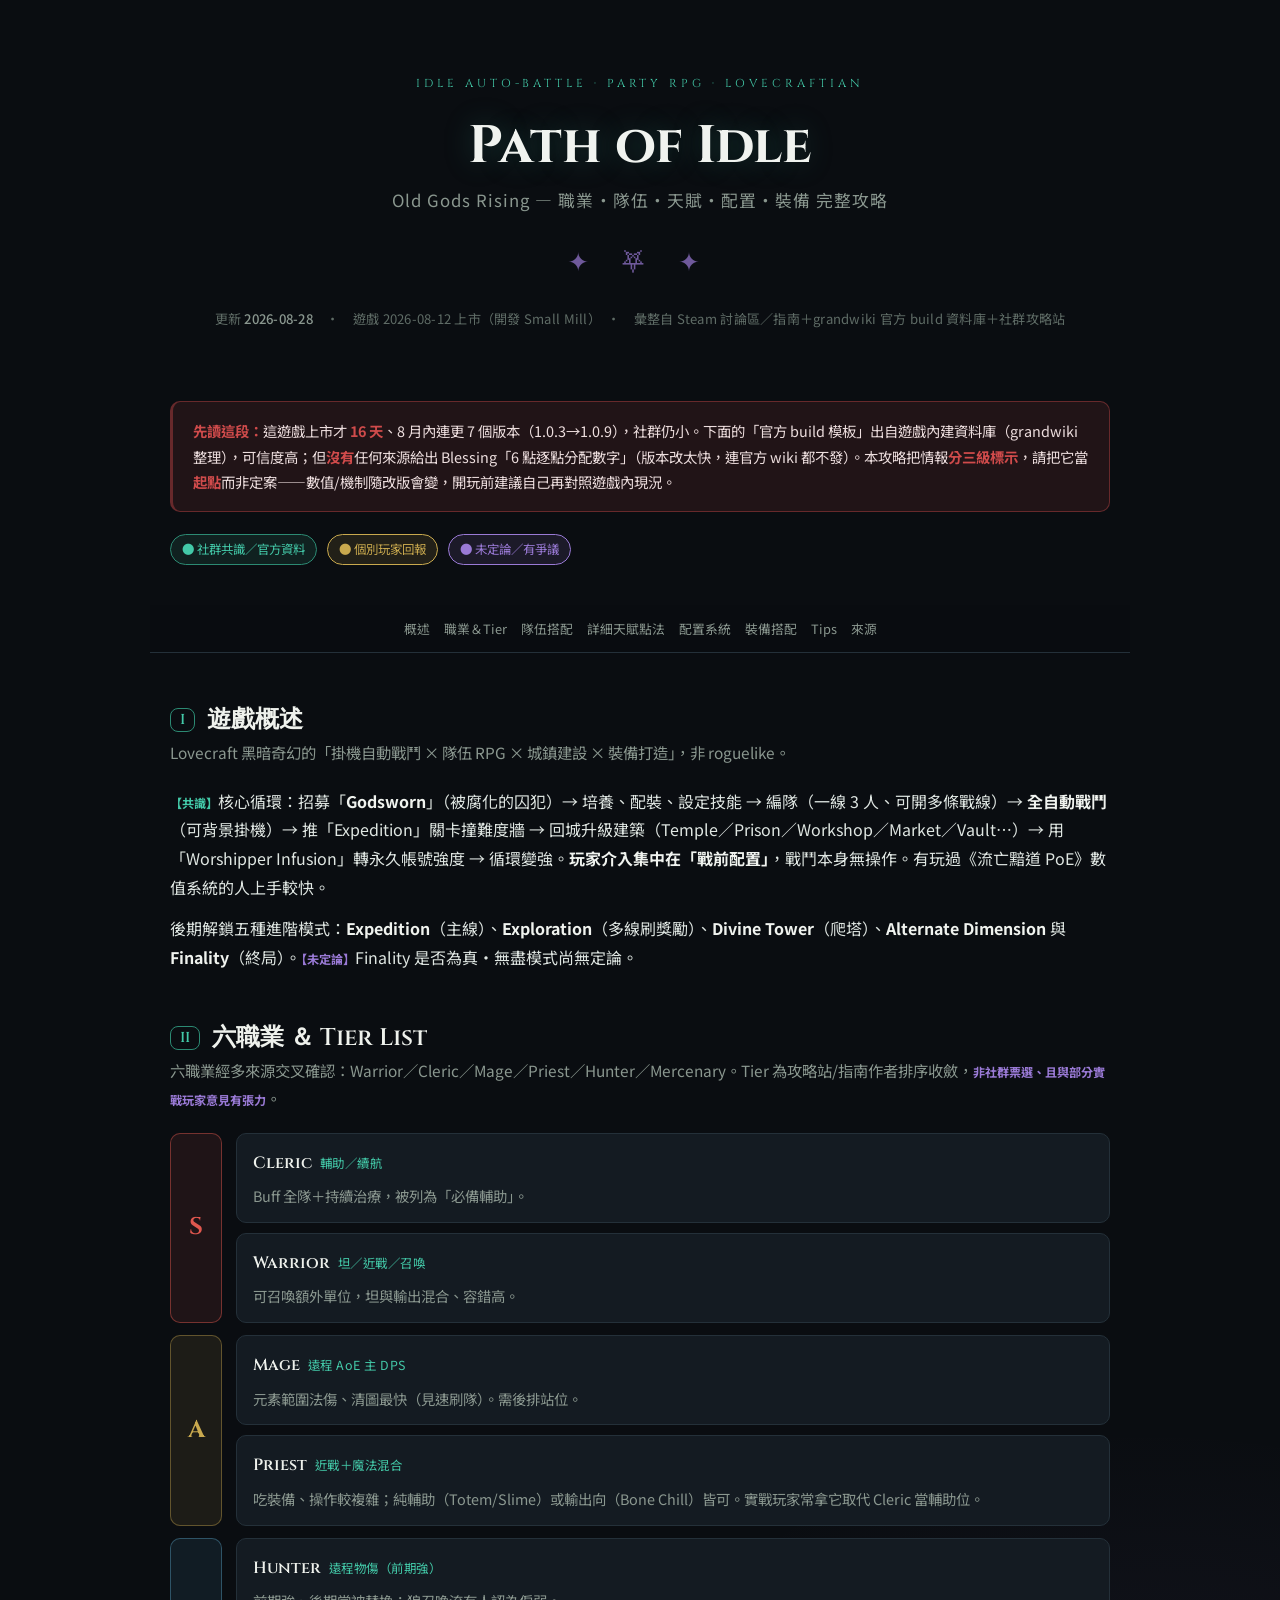
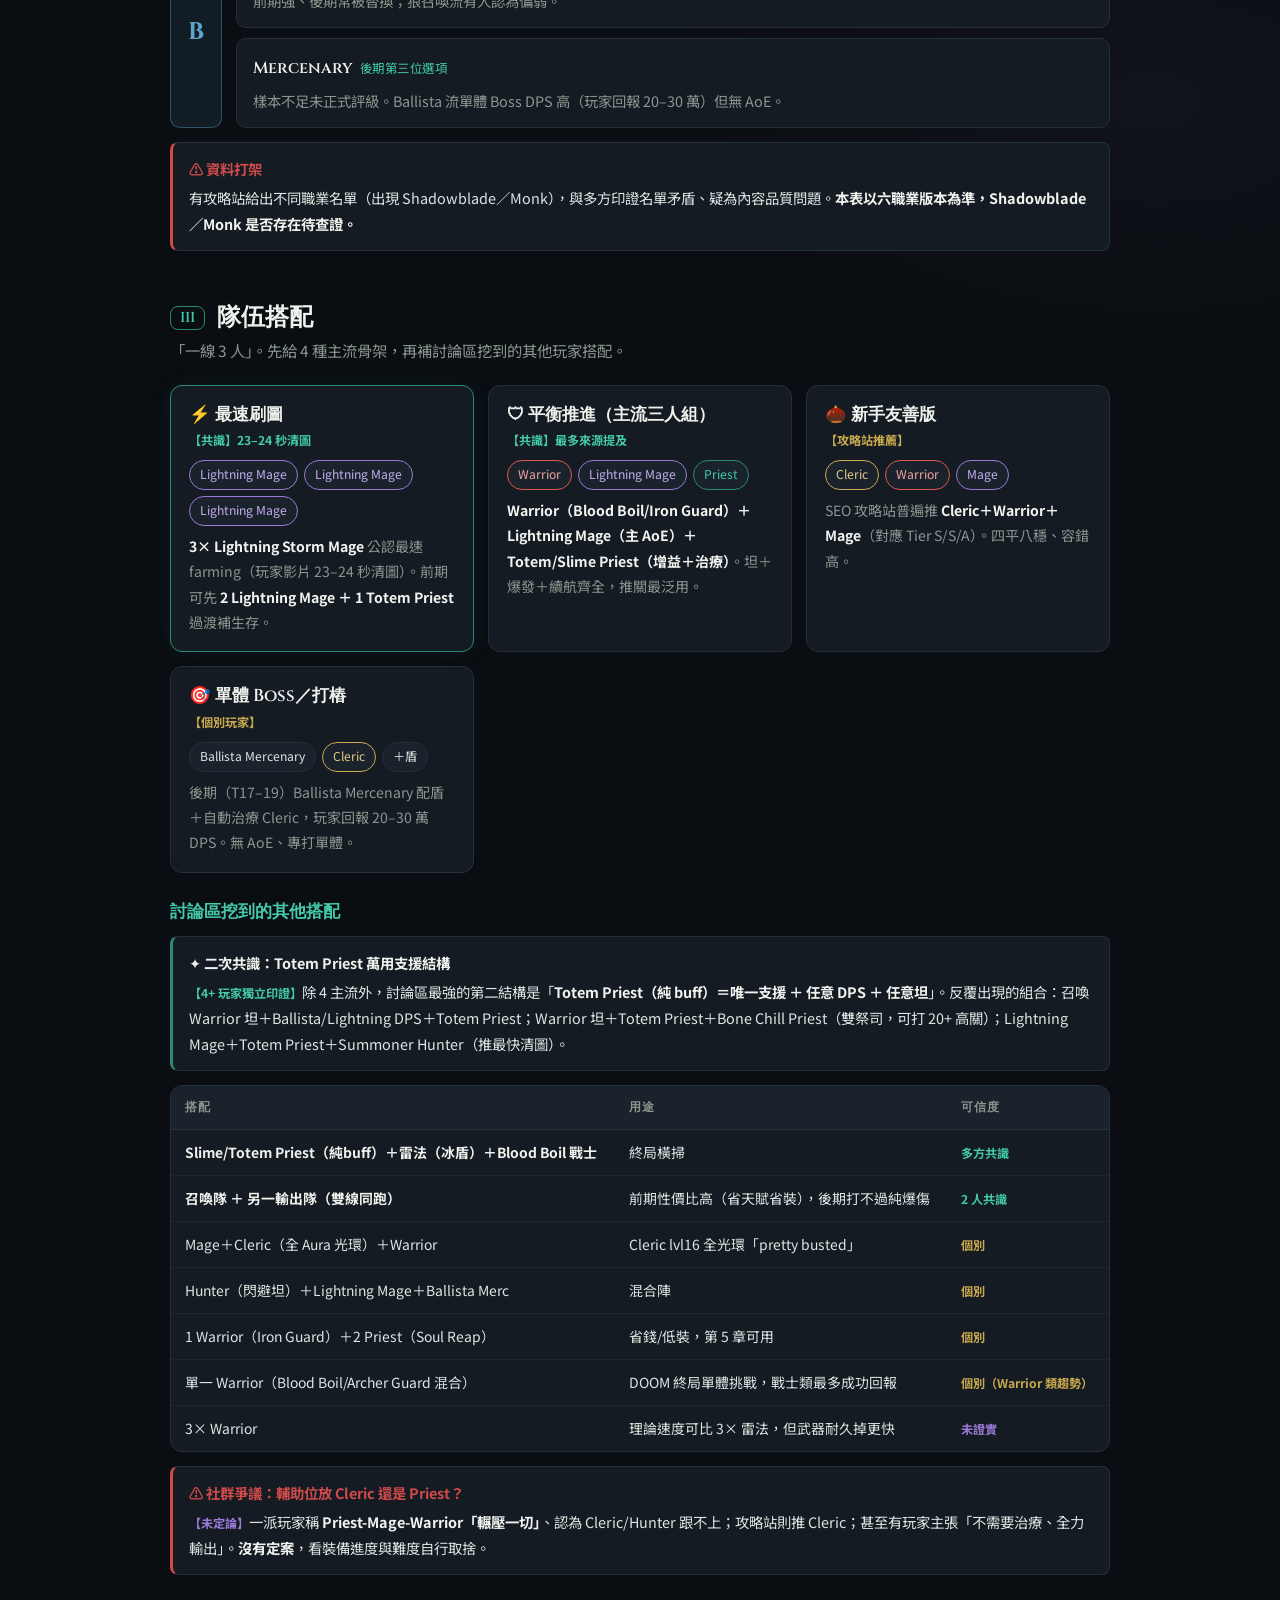
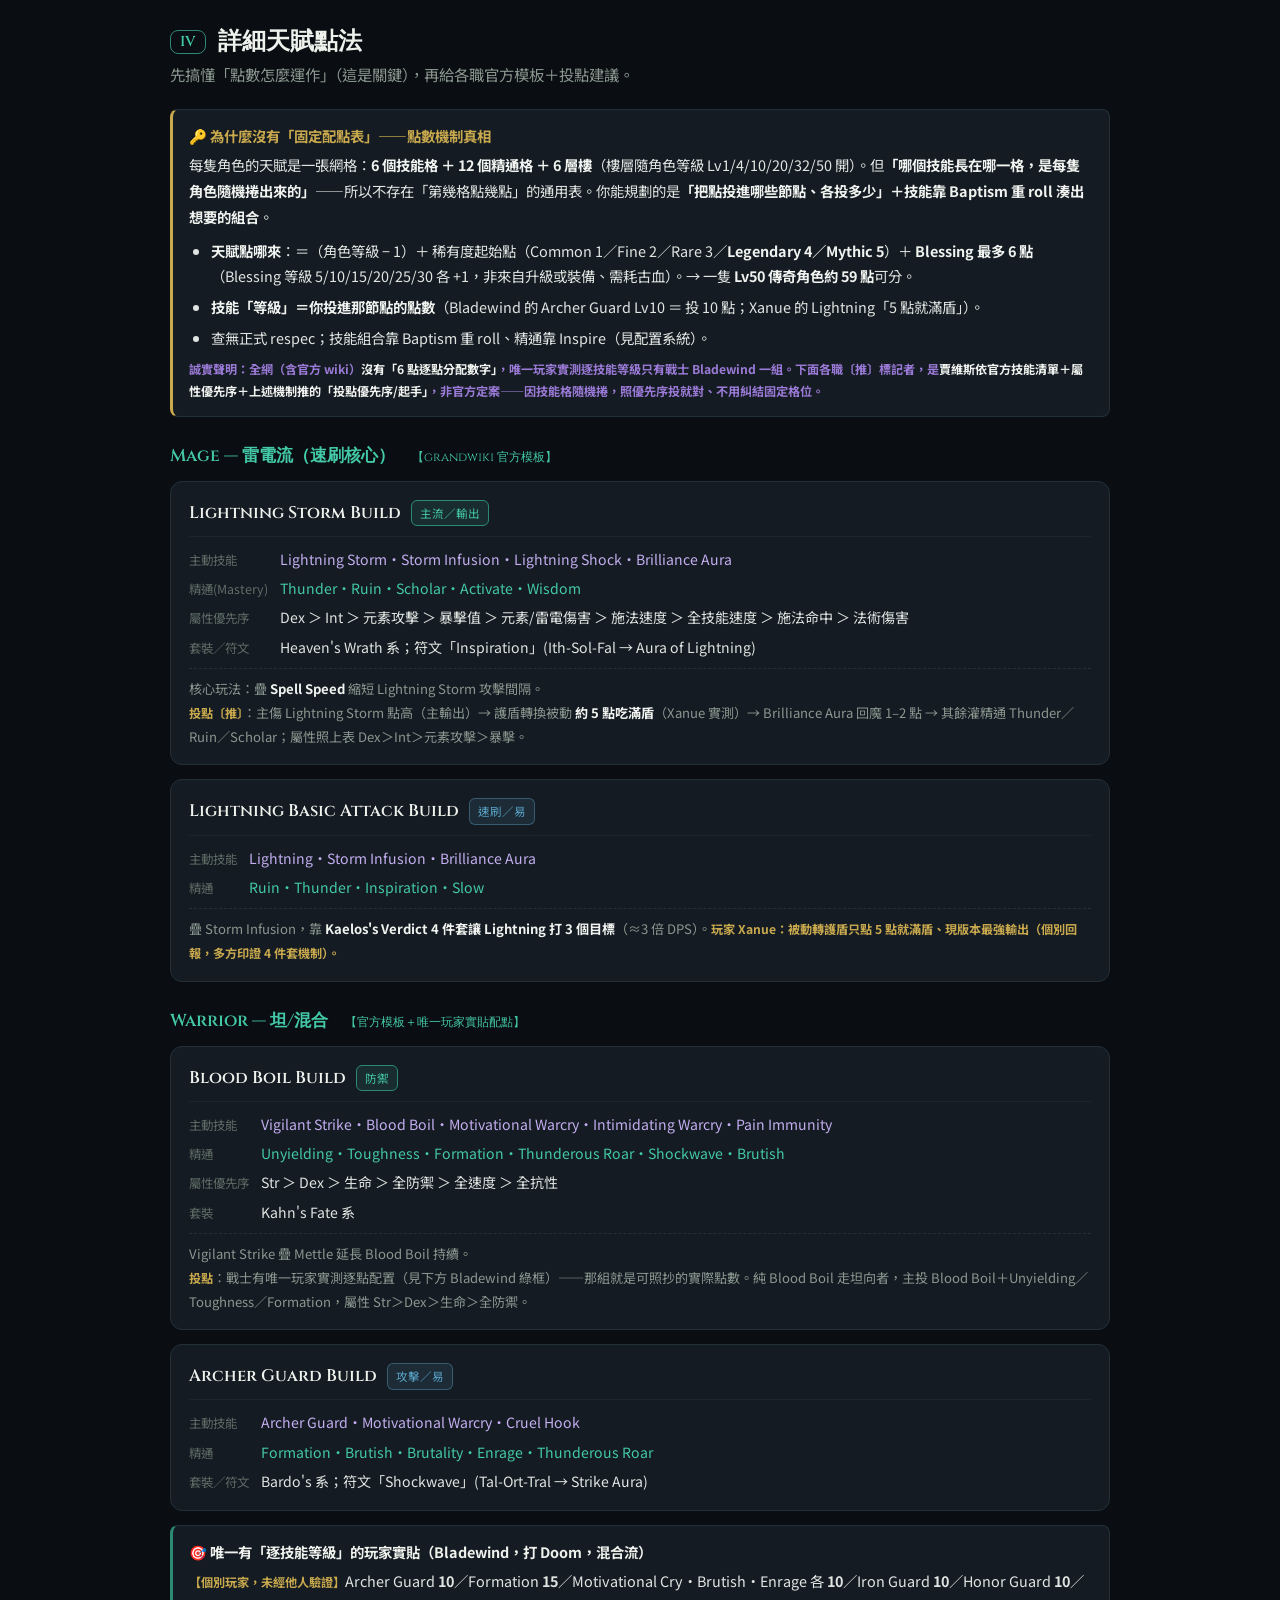
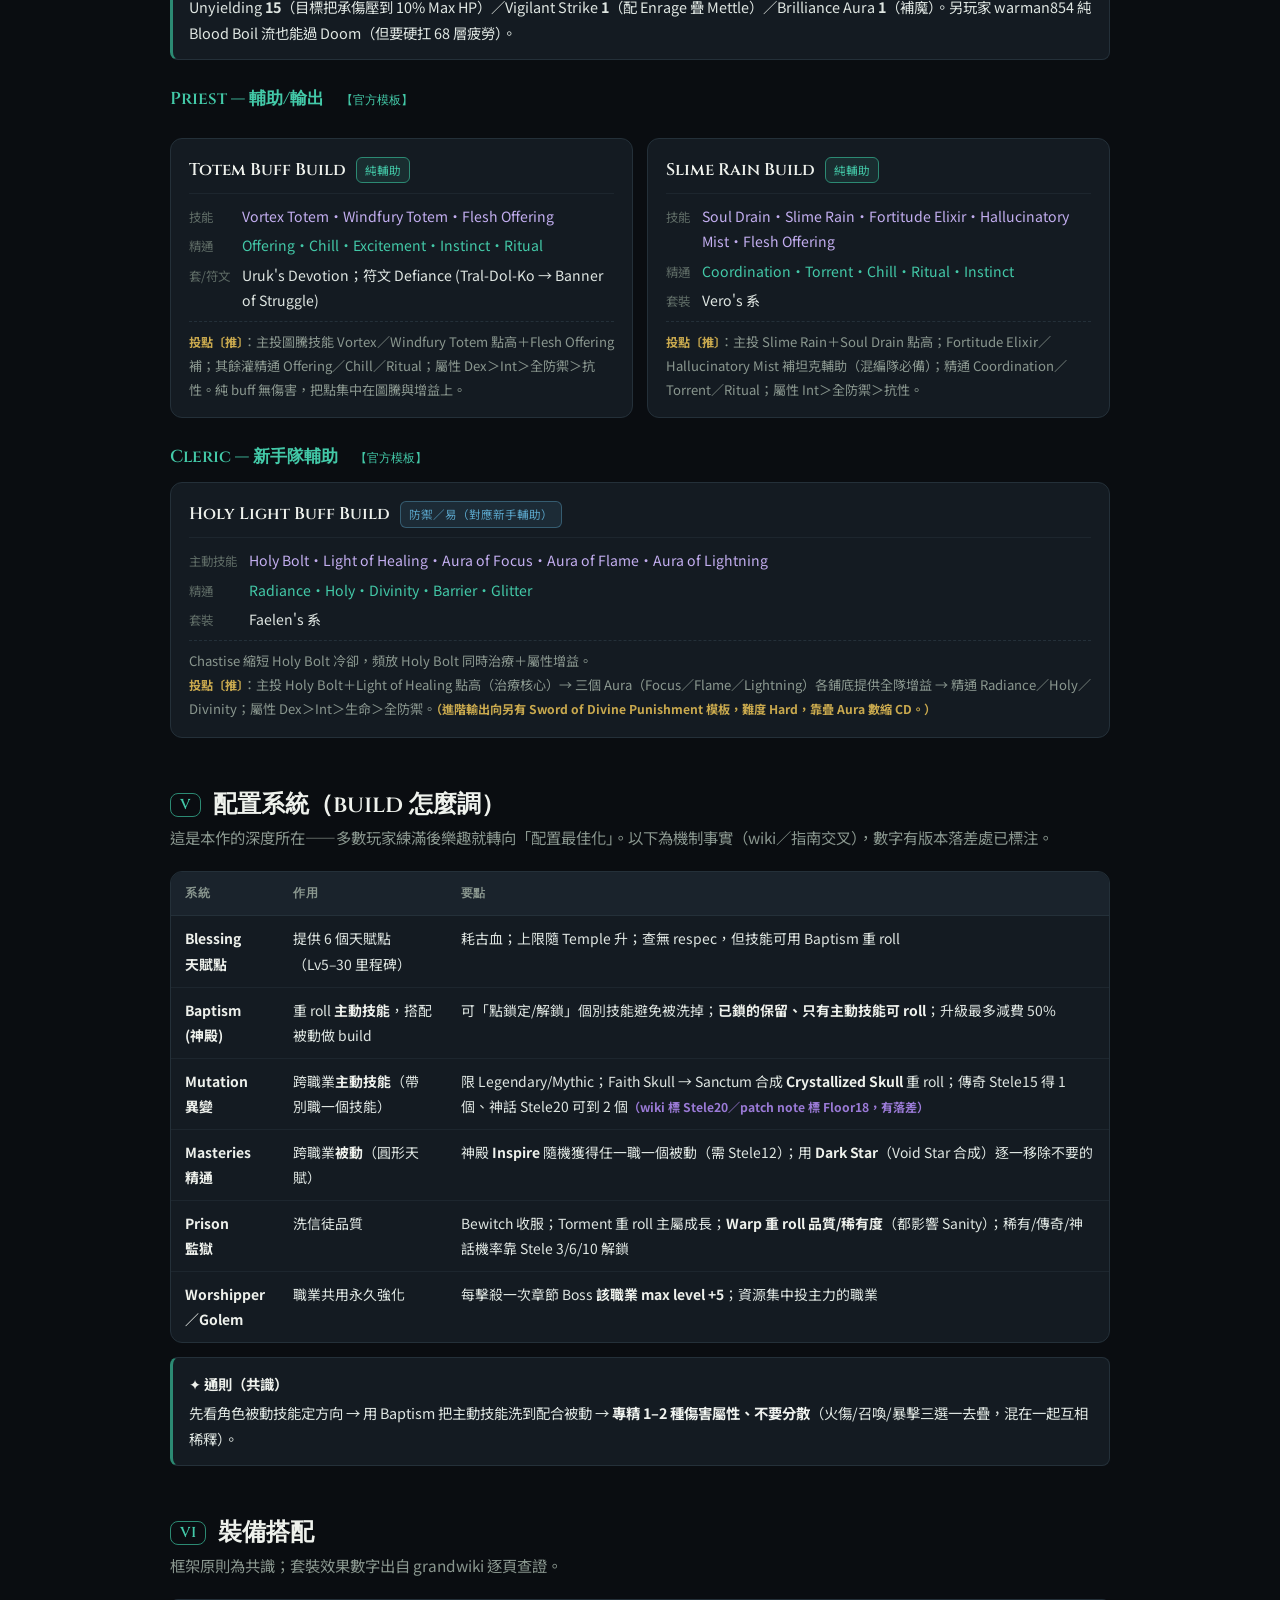
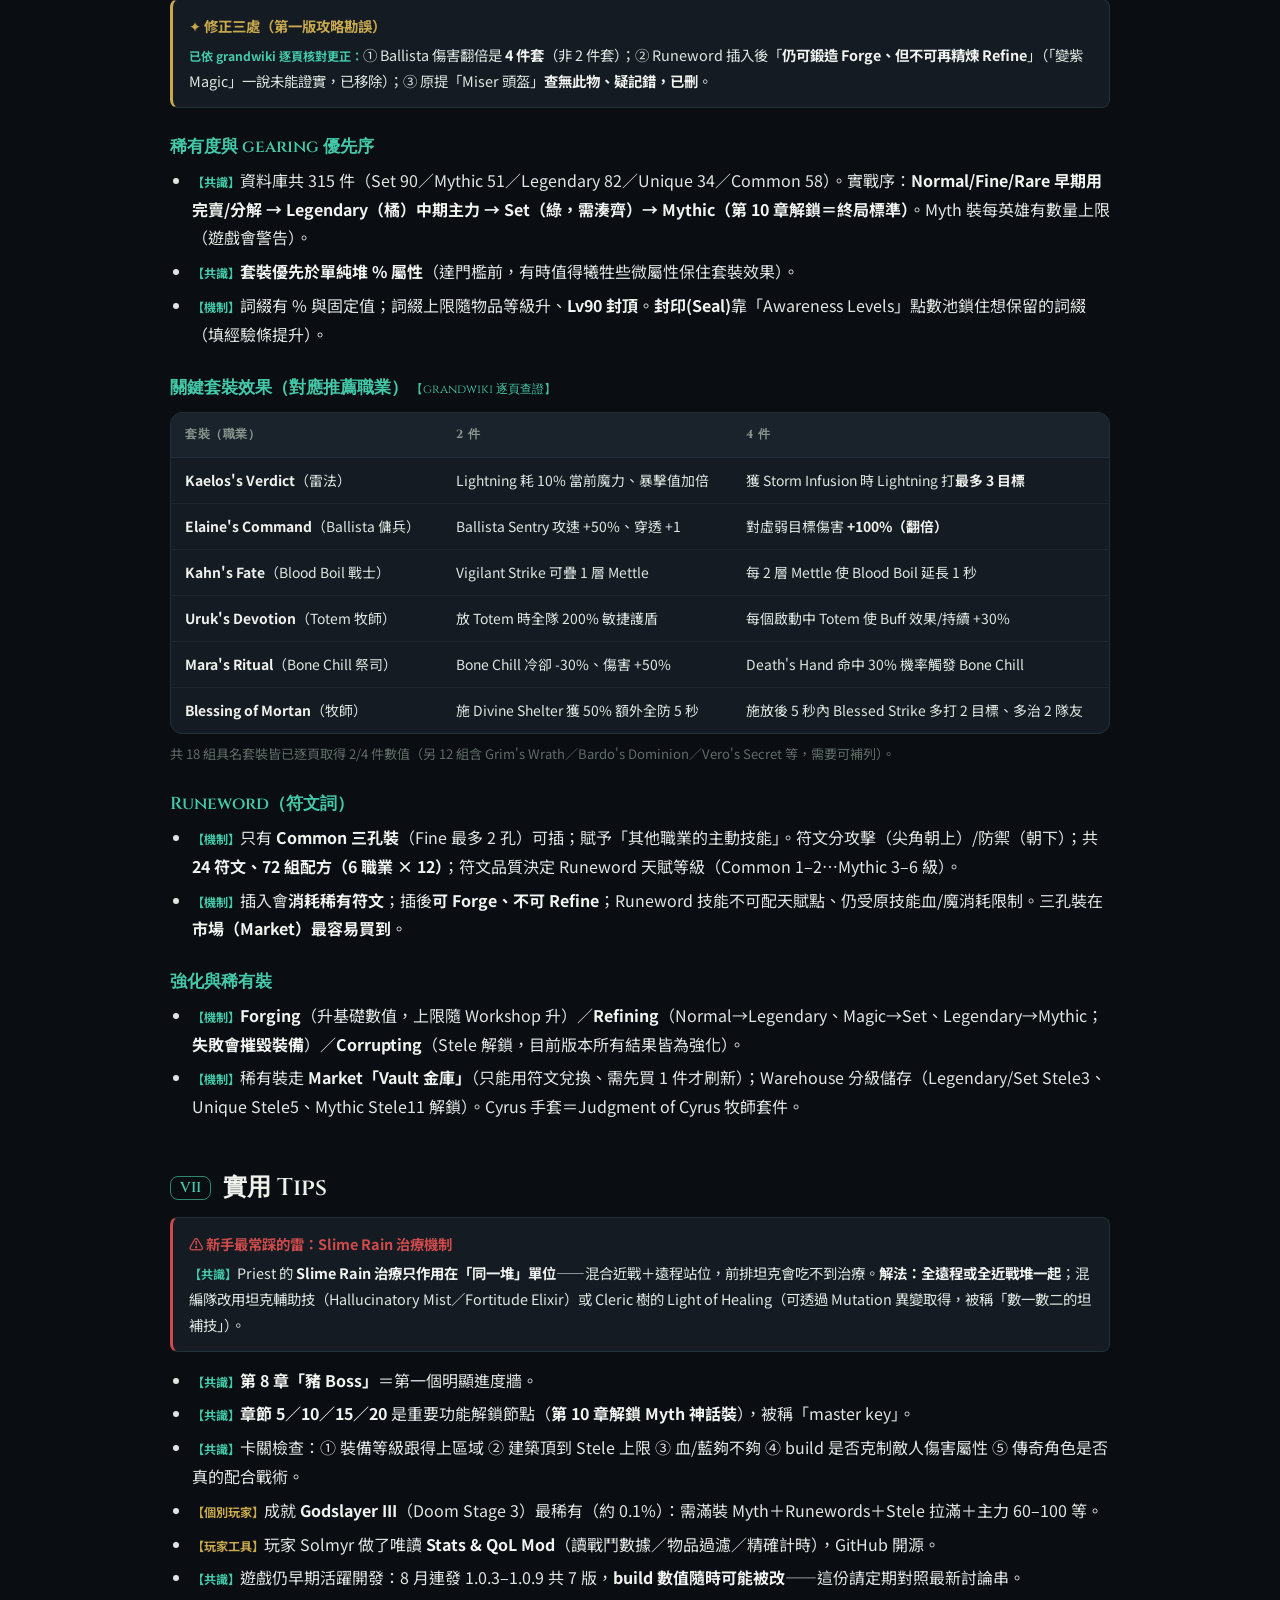
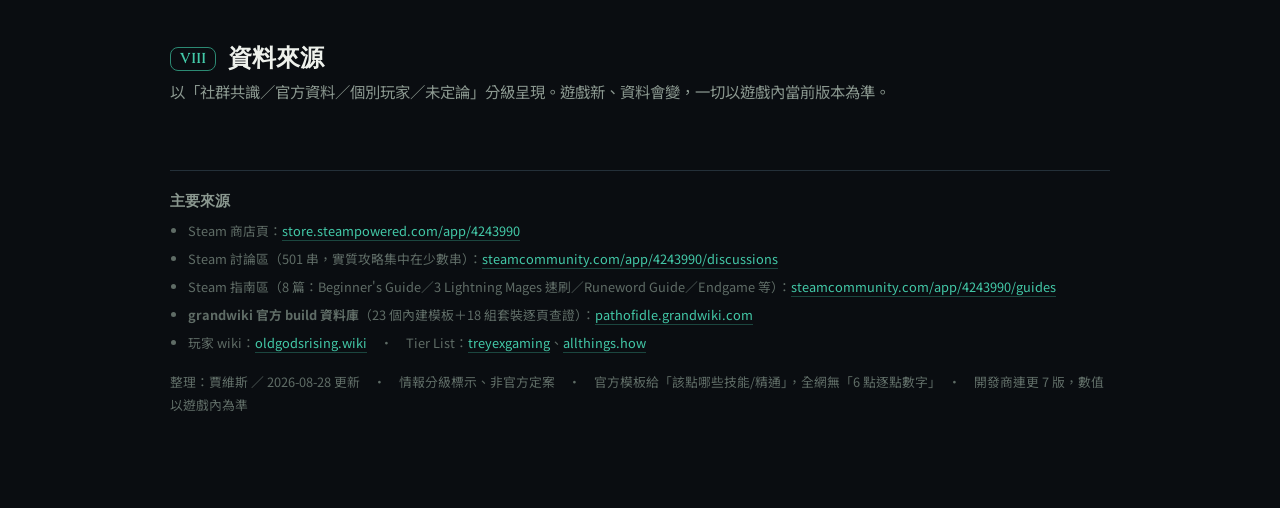
==== commit 9f9ba38b: "詳細天賦點法：補點數機制真相(隨機網格/等級=投入點數/59點)＋各職投點優先序建議 Co-Authored-By: Claude Opus 4.8 <noreply@anthropic.com>" ====
--- a/index.html
+++ b/index.html
@@ -244,8 +244,15 @@
 
 <section id="s4">
   <h2><span class="no">IV</span>詳細天賦點法</h2>
-  <p class="lead">先講機制，再給各職「遊戲內建 build 模板」（技能／精通／屬性優先序／套裝／符文）。</p>
-  <div class="tip fix"><span class="t">✦ Blessing 天賦點怎麼來（機制・共識）</span>Blessing 不是「選哪條分支」，而是花 <strong>Ancient Blood（古血）</strong>把角色 Blessing 等級推到 <strong>5／10／15／20／25／30 六個里程碑，各解鎖 1 個天賦點＝每人上限 6 點</strong>。等級上限隨神殿(Temple)提升（Temple Lv20 → Blessing 可到 Lv50）。<span class="tag-open">目前查無正式 respec/重置機制</span>——但技能可用 Baptism 重 roll（見配置系統）。<strong>這 6 點要投進哪些技能/精通，就是下面模板在回答的。全網沒有「逐點數字」，官方模板給的是「該點哪些技能與精通」。</strong></div>
+  <p class="lead">先搞懂「點數怎麼運作」（這是關鍵），再給各職官方模板＋投點建議。</p>
+  <div class="tip fix"><span class="t">🔑 為什麼沒有「固定配點表」——點數機制真相</span>
+  每隻角色的天賦是一張網格：<strong>6 個技能格 ＋ 12 個精通格 ＋ 6 層樓</strong>（樓層隨角色等級 Lv1/4/10/20/32/50 開）。但<strong>「哪個技能長在哪一格，是每隻角色隨機捲出來的」</strong>——所以不存在「第幾格點幾點」的通用表。你能規劃的是<strong>「把點投進哪些節點、各投多少」＋技能靠 Baptism 重 roll 湊出想要的組合</strong>。
+  <ul style="margin:8px 0 0">
+    <li><strong>天賦點哪來</strong>：＝（角色等級 − 1）＋ 稀有度起始點（Common 1／Fine 2／Rare 3／<strong>Legendary 4／Mythic 5</strong>）＋ <strong>Blessing 最多 6 點</strong>（Blessing 等級 5/10/15/20/25/30 各 +1，非來自升級或裝備、需耗古血）。→ 一隻 <strong>Lv50 傳奇角色約 59 點</strong>可分。</li>
+    <li><strong>技能「等級」＝你投進那節點的點數</strong>（Bladewind 的 Archer Guard Lv10 ＝ 投 10 點；Xanue 的 Lightning「5 點就滿盾」）。</li>
+    <li>查無正式 respec；技能組合靠 Baptism 重 roll、精通靠 Inspire（見配置系統）。</li>
+  </ul>
+  <span class="tag-open" style="display:block;margin-top:8px">誠實聲明：全網（含官方 wiki）<strong>沒有「6 點逐點分配數字」</strong>，唯一玩家實測逐技能等級只有戰士 Bladewind 一組。下面各職〔推〕標記者，是<strong>賈維斯依官方技能清單＋屬性優先序＋上述機制推的「投點優先序/起手」</strong>，非官方定案——因技能格隨機捲，照優先序投就對、不用糾結固定格位。</span></div>
 
   <h3>Mage — 雷電流（速刷核心）　<span class="tag-cons" style="font-weight:400">【grandwiki 官方模板】</span></h3>
   <div class="build">
@@ -256,7 +263,7 @@
       <dt>屬性優先序</dt><dd>Dex ＞ Int ＞ 元素攻擊 ＞ 暴擊值 ＞ 元素/雷電傷害 ＞ 施法速度 ＞ 全技能速度 ＞ 施法命中 ＞ 法術傷害</dd>
       <dt>套裝／符文</dt><dd>Heaven's Wrath 系；符文「Inspiration」(Ith-Sol-Fal → Aura of Lightning)</dd>
     </dl>
-    <div class="note">核心玩法：疊 <strong>Spell Speed</strong> 縮短 Lightning Storm 攻擊間隔。</div>
+    <div class="note">核心玩法：疊 <strong>Spell Speed</strong> 縮短 Lightning Storm 攻擊間隔。<br><span class="tag-solo">投點〔推〕</span>：主傷 Lightning Storm 點高（主輸出）→ 護盾轉換被動 <strong>約 5 點吃滿盾</strong>（Xanue 實測）→ Brilliance Aura 回魔 1–2 點 → 其餘灌精通 Thunder／Ruin／Scholar；屬性照上表 Dex＞Int＞元素攻擊＞暴擊。</div>
   </div>
   <div class="build">
     <div class="bhead"><span class="bname">Lightning Basic Attack Build</span><span class="bkind easy">速刷／易</span></div>
@@ -276,7 +283,7 @@
       <dt>屬性優先序</dt><dd>Str ＞ Dex ＞ 生命 ＞ 全防禦 ＞ 全速度 ＞ 全抗性</dd>
       <dt>套裝</dt><dd>Kahn's Fate 系</dd>
     </dl>
-    <div class="note">Vigilant Strike 疊 Mettle 延長 Blood Boil 持續。</div>
+    <div class="note">Vigilant Strike 疊 Mettle 延長 Blood Boil 持續。<br><span class="tag-solo">投點</span>：戰士有唯一玩家實測逐點配置（見下方 Bladewind 綠框）——那組就是可照抄的實際點數。純 Blood Boil 走坦向者，主投 Blood Boil＋Unyielding／Toughness／Formation，屬性 Str＞Dex＞生命＞全防禦。</div>
   </div>
   <div class="build">
     <div class="bhead"><span class="bname">Archer Guard Build</span><span class="bkind easy">攻擊／易</span></div>
@@ -297,6 +304,7 @@
         <dt>精通</dt><dd class="ms">Offering・Chill・Excitement・Instinct・Ritual</dd>
         <dt>套/符文</dt><dd>Uruk's Devotion；符文 Defiance (Tral-Dol-Ko → Banner of Struggle)</dd>
       </dl>
+      <div class="note"><span class="tag-solo">投點〔推〕</span>：主投圖騰技能 Vortex／Windfury Totem 點高＋Flesh Offering 補；其餘灌精通 Offering／Chill／Ritual；屬性 Dex＞Int＞全防禦＞抗性。純 buff 無傷害，把點集中在圖騰與增益上。</div>
     </div>
     <div class="build">
       <div class="bhead"><span class="bname">Slime Rain Build</span><span class="bkind">純輔助</span></div>
@@ -305,6 +313,7 @@
         <dt>精通</dt><dd class="ms">Coordination・Torrent・Chill・Ritual・Instinct</dd>
         <dt>套裝</dt><dd>Vero's 系</dd>
       </dl>
+      <div class="note"><span class="tag-solo">投點〔推〕</span>：主投 Slime Rain＋Soul Drain 點高；Fortitude Elixir／Hallucinatory Mist 補坦克輔助（混編隊必備）；精通 Coordination／Torrent／Ritual；屬性 Int＞全防禦＞抗性。</div>
     </div>
   </div>
 
@@ -316,7 +325,7 @@
       <dt>精通</dt><dd class="ms">Radiance・Holy・Divinity・Barrier・Glitter</dd>
       <dt>套裝</dt><dd>Faelen's 系</dd>
     </dl>
-    <div class="note">Chastise 縮短 Holy Bolt 冷卻，頻放 Holy Bolt 同時治療＋屬性增益。<span class="tag-solo">（進階向另有 Sword of Divine Punishment 輸出模板，難度 Hard，靠疊 Aura 數縮 CD。）</span></div>
+    <div class="note">Chastise 縮短 Holy Bolt 冷卻，頻放 Holy Bolt 同時治療＋屬性增益。<br><span class="tag-solo">投點〔推〕</span>：主投 Holy Bolt＋Light of Healing 點高（治療核心）→ 三個 Aura（Focus／Flame／Lightning）各鋪底提供全隊增益 → 精通 Radiance／Holy／Divinity；屬性 Dex＞Int＞生命＞全防禦。<span class="tag-solo">（進階輸出向另有 Sword of Divine Punishment 模板，難度 Hard，靠疊 Aura 數縮 CD。）</span></div>
   </div>
 </section>
 
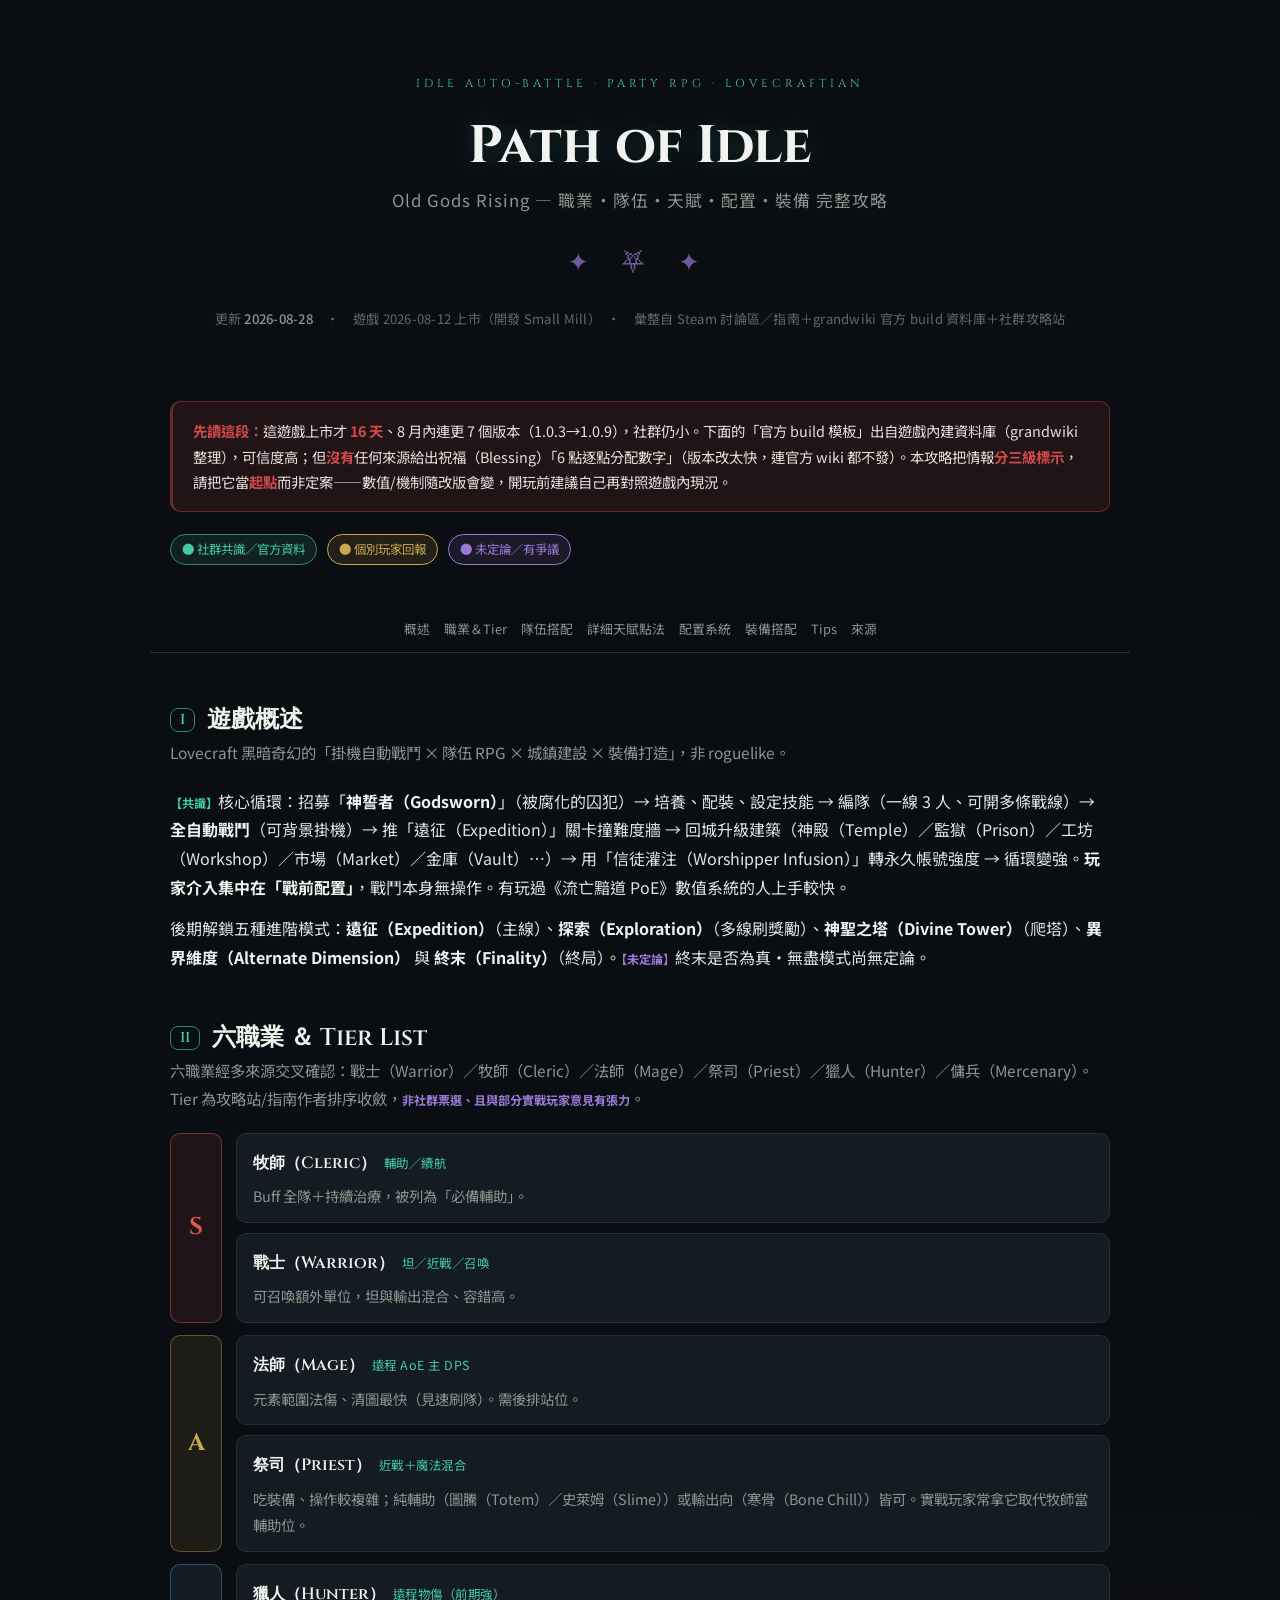
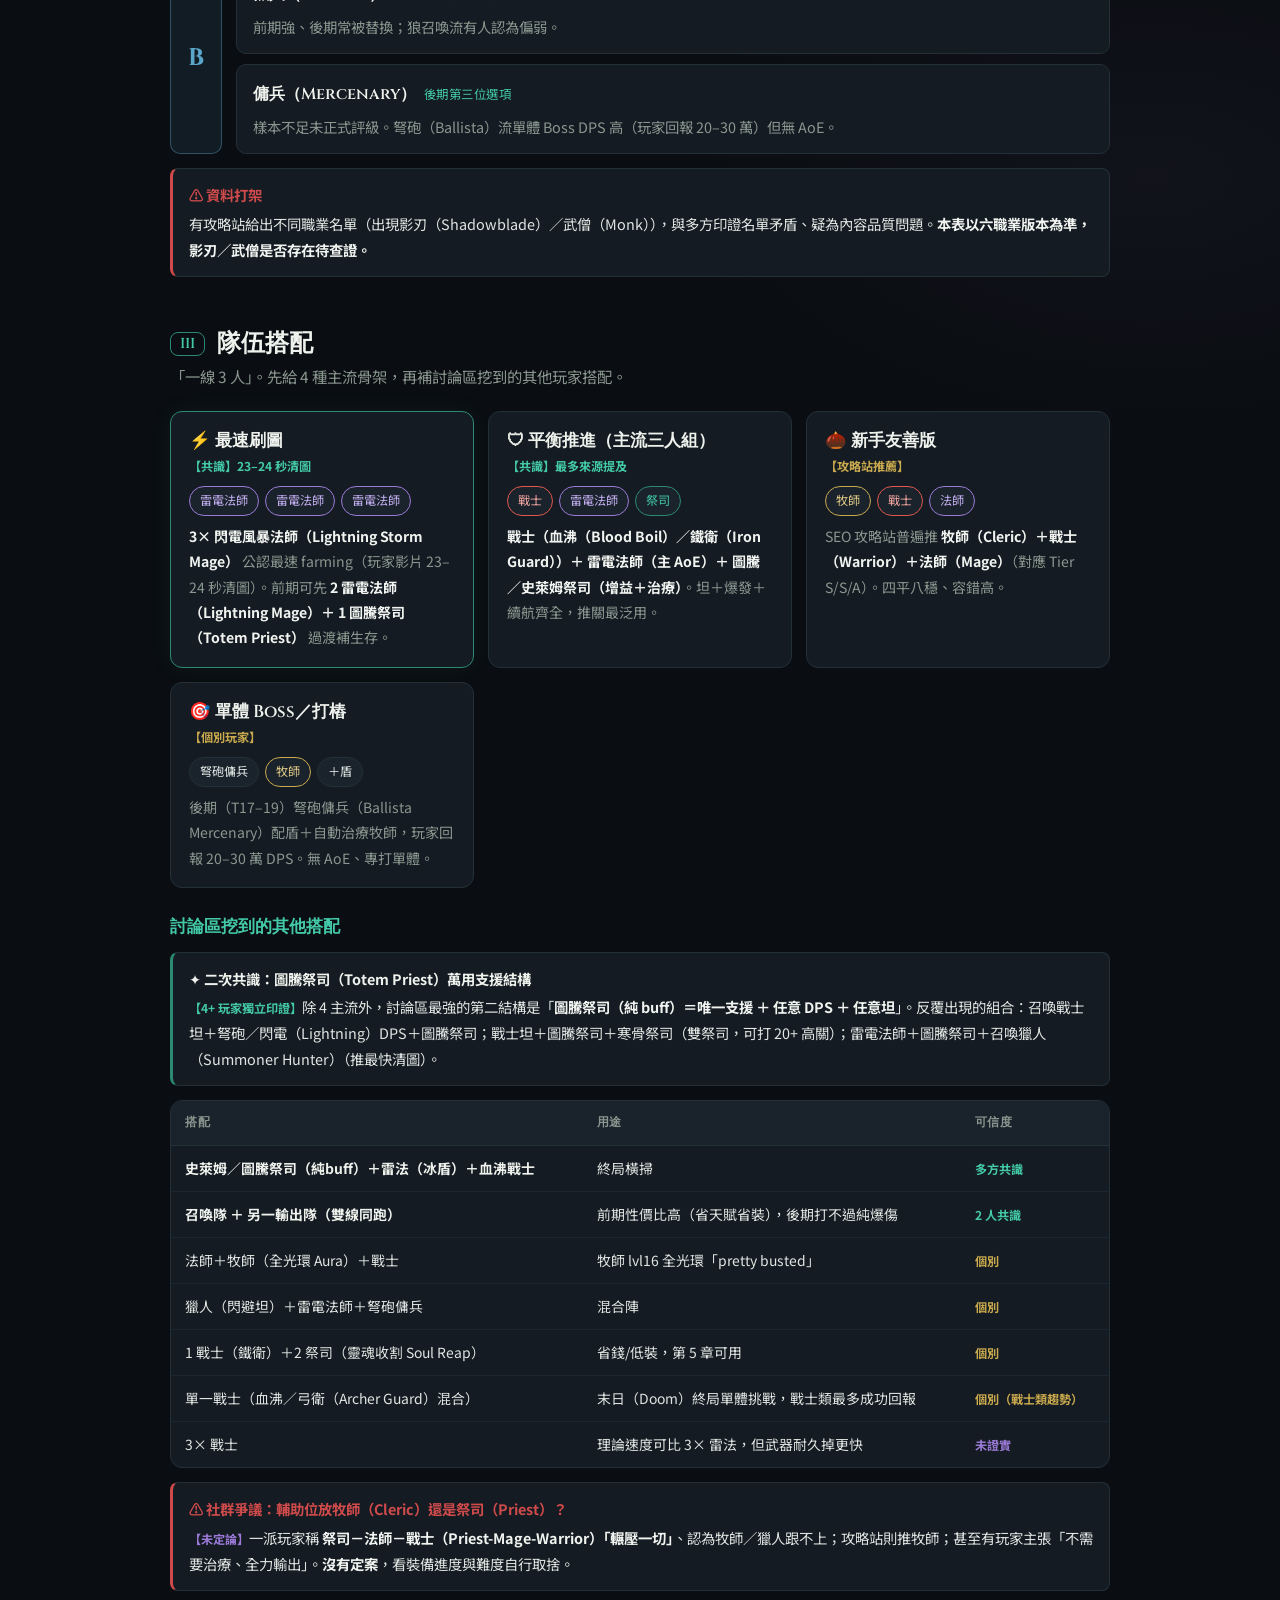
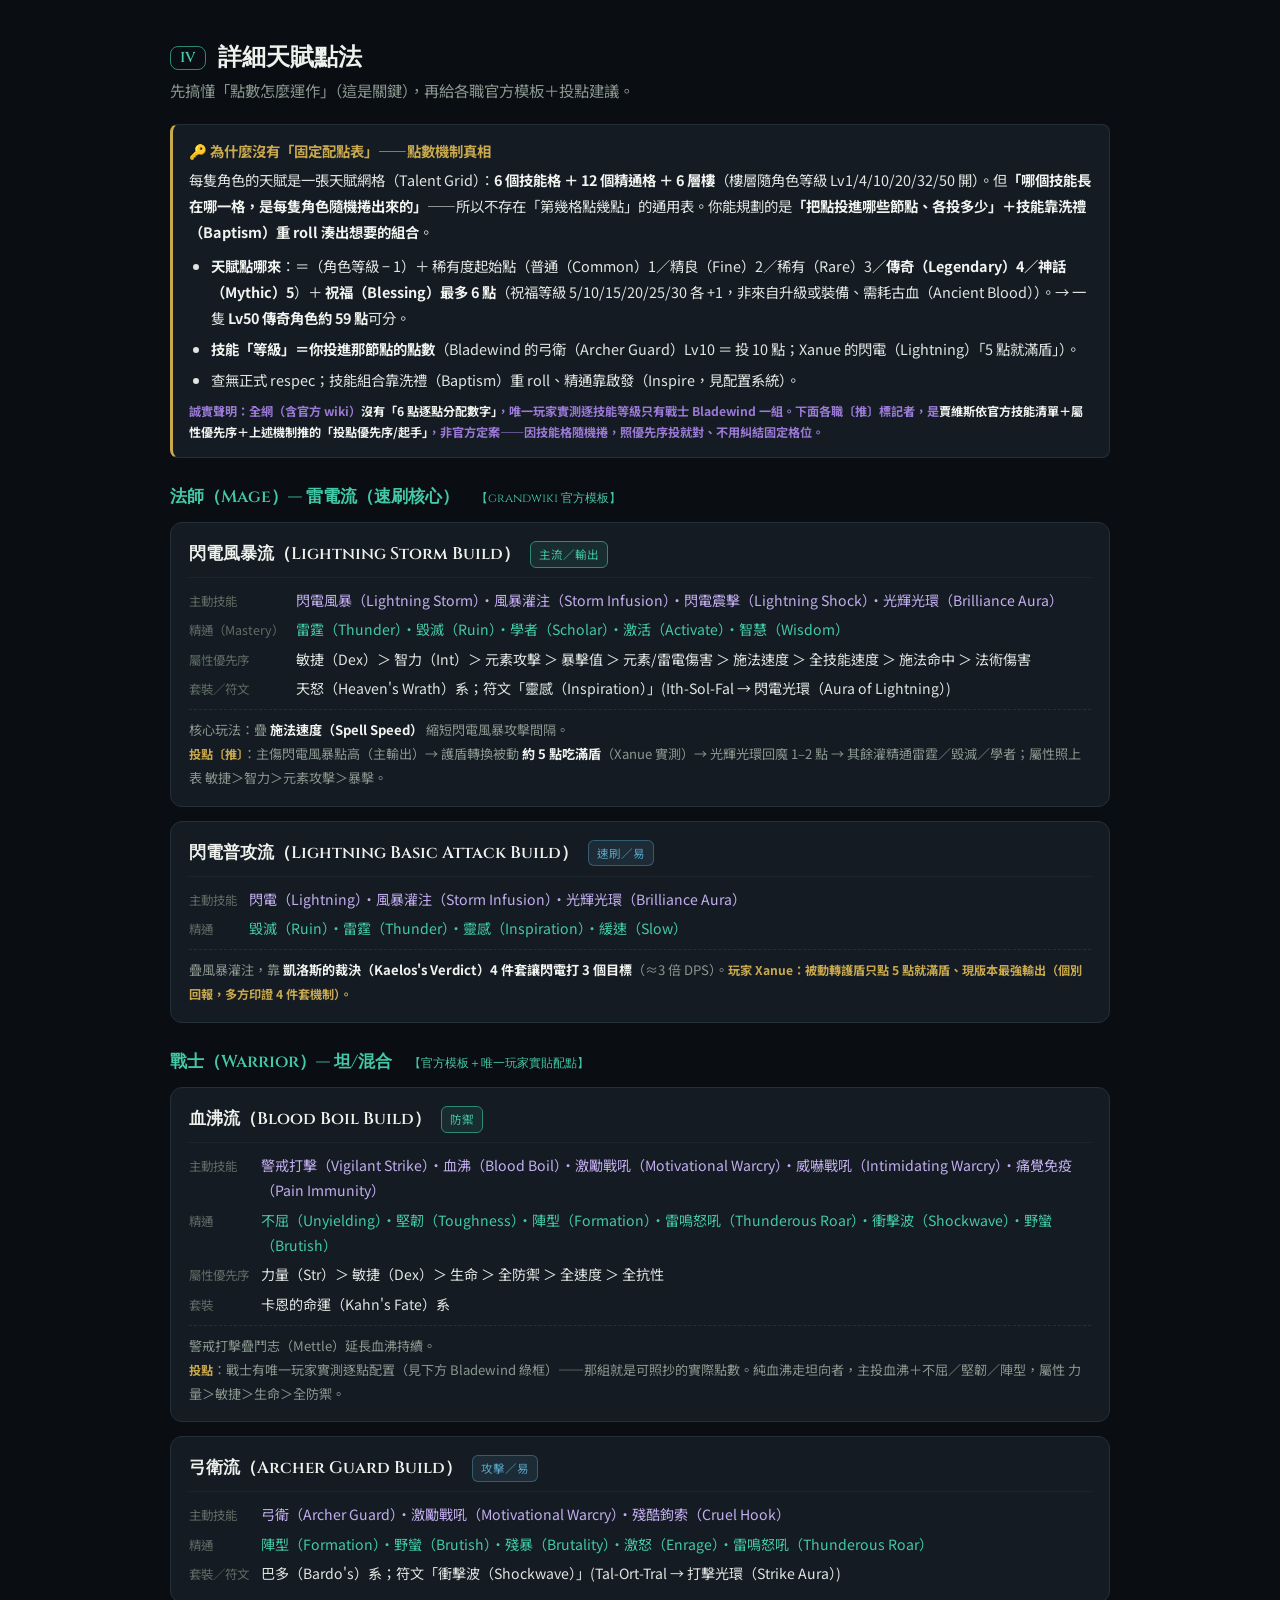
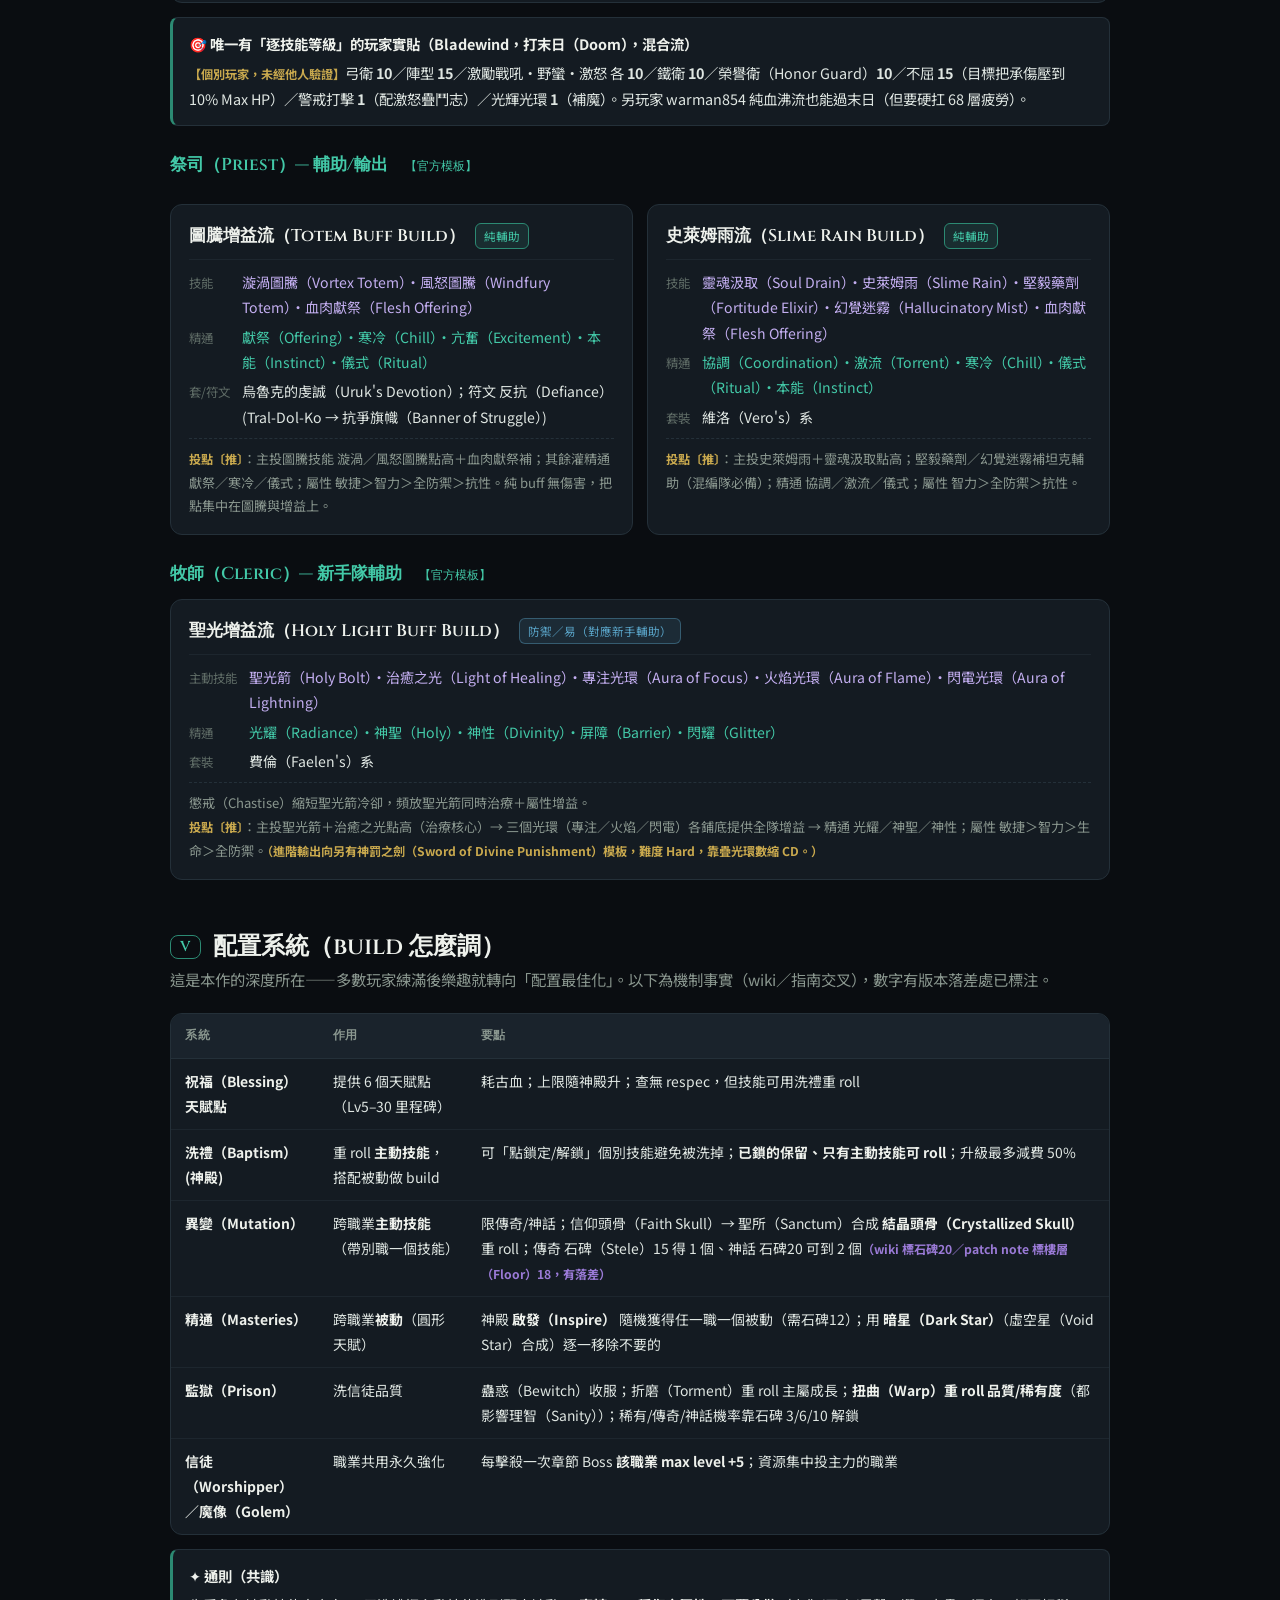
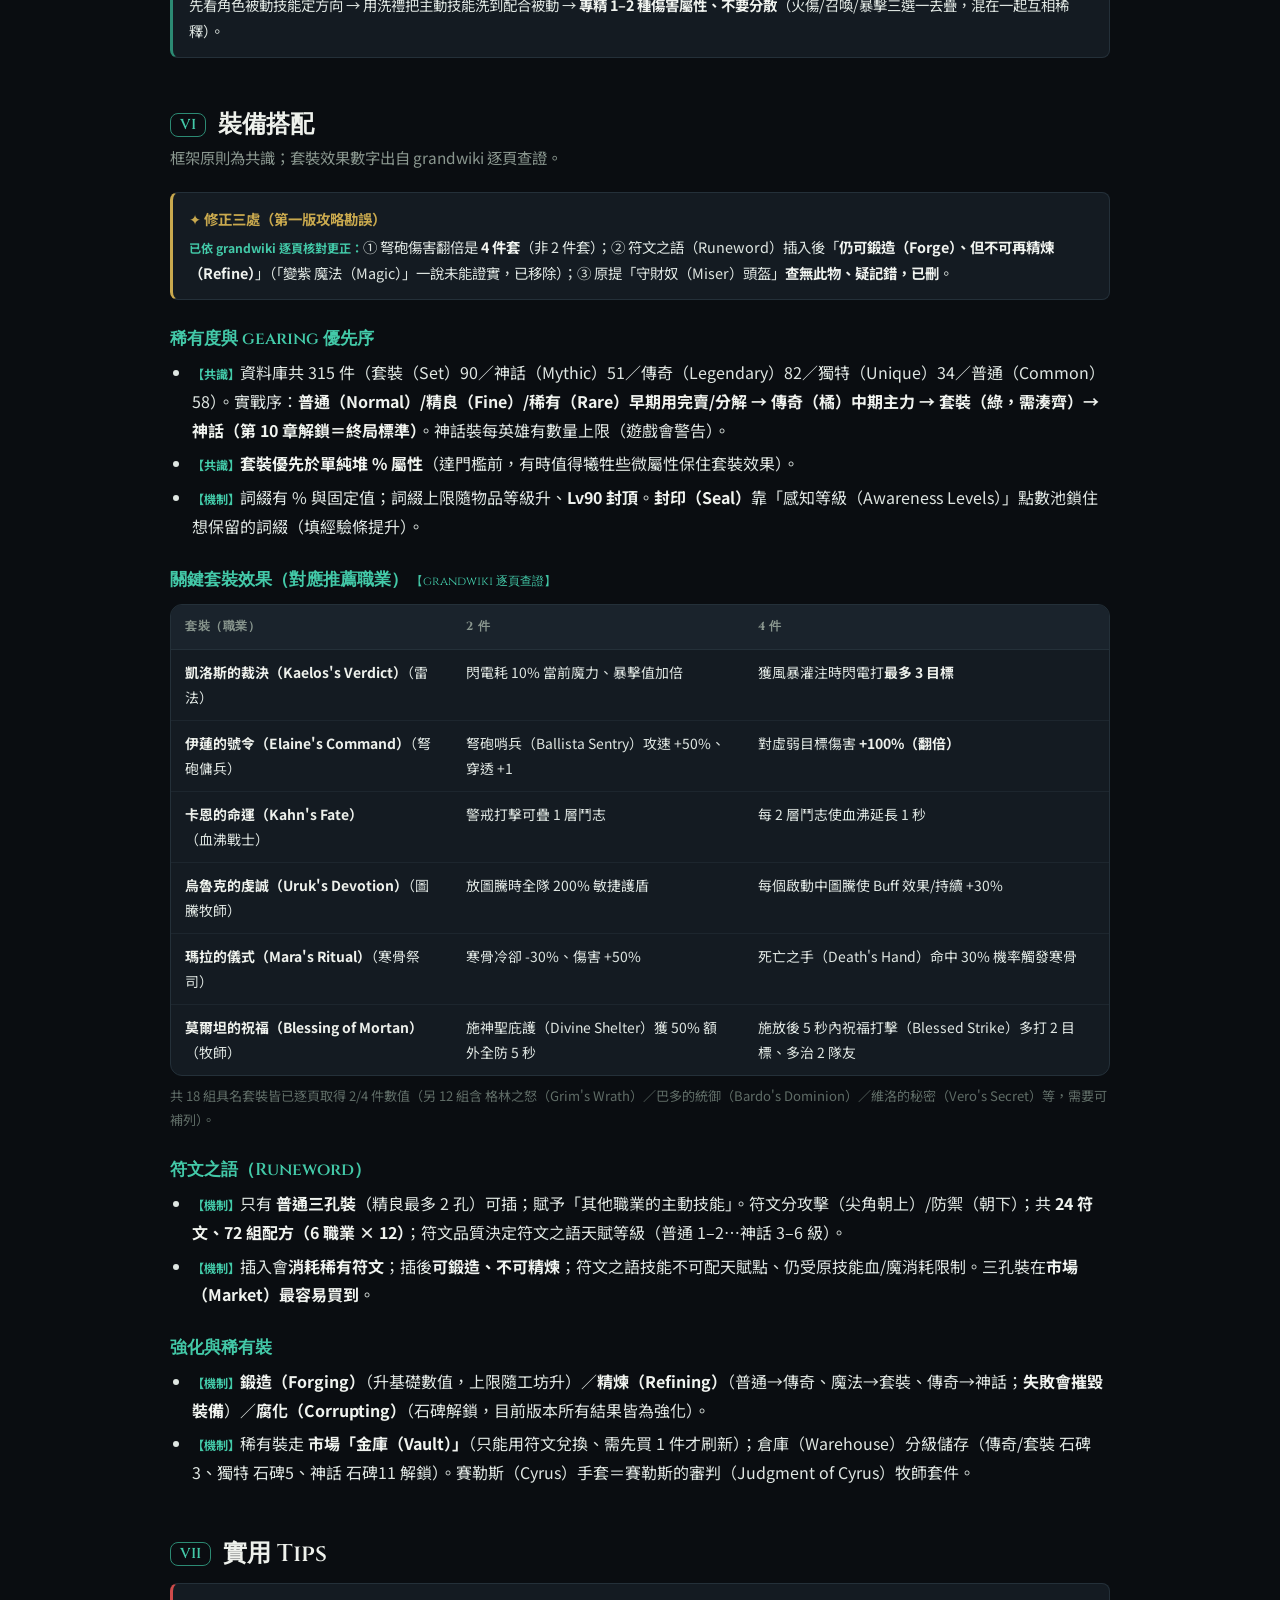
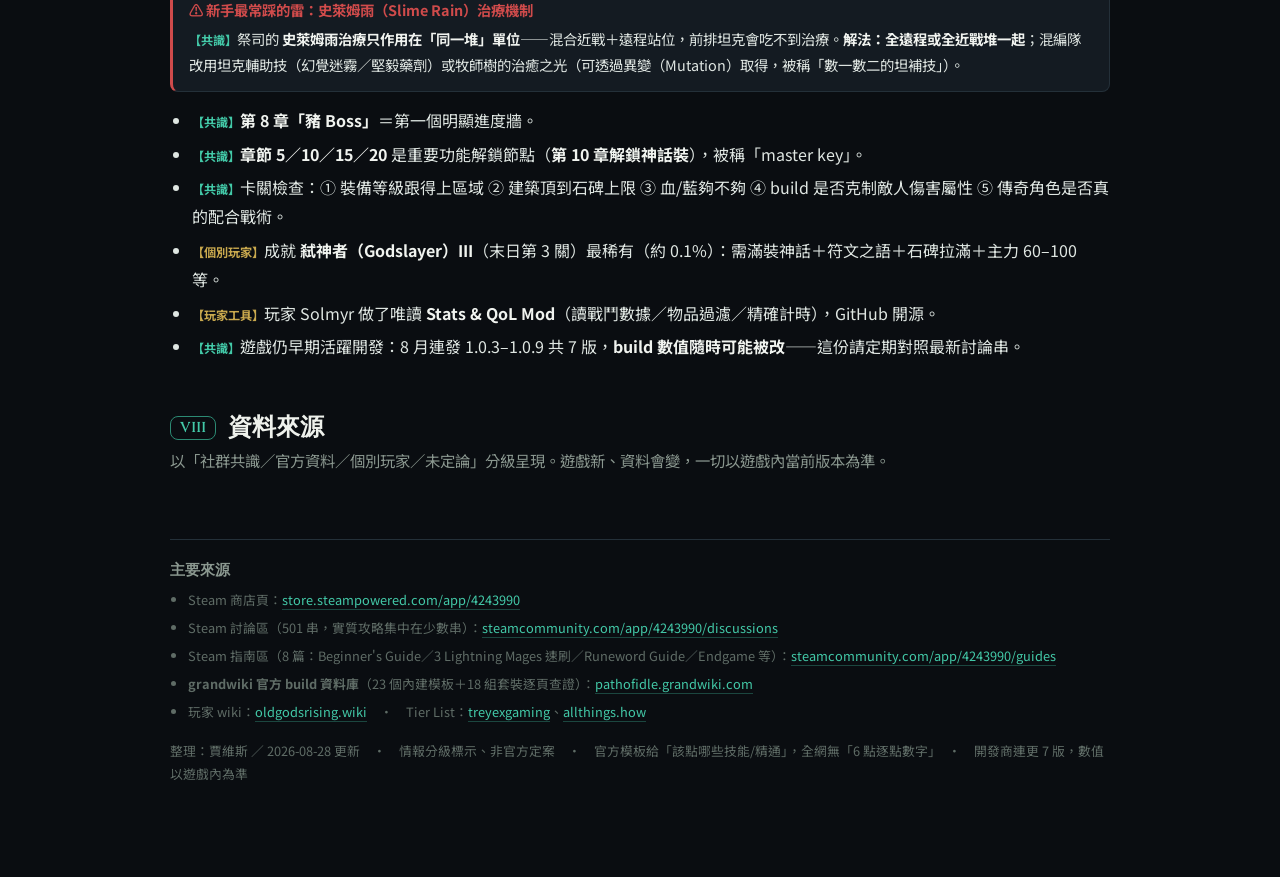
==== commit 91c37cd1: "在地化：英文遊戲名詞改中文（English）對照 Co-Authored-By: Claude Opus 4.8 <noreply@anthropic.com>" ====
--- a/index.html
+++ b/index.html
@@ -150,7 +150,7 @@
 </header>
 
 <div class="warn">
-  <b>先讀這段：</b>這遊戲上市才 <b>16 天</b>、8 月內連更 7 個版本（1.0.3→1.0.9），社群仍小。下面的「官方 build 模板」出自遊戲內建資料庫（grandwiki 整理），可信度高；但<b>沒有</b>任何來源給出 Blessing「6 點逐點分配數字」（版本改太快，連官方 wiki 都不發）。本攻略把情報<b>分三級標示</b>，請把它當<b>起點</b>而非定案——數值/機制隨改版會變，開玩前建議自己再對照遊戲內現況。
+  <b>先讀這段：</b>這遊戲上市才 <b>16 天</b>、8 月內連更 7 個版本（1.0.3→1.0.9），社群仍小。下面的「官方 build 模板」出自遊戲內建資料庫（grandwiki 整理），可信度高；但<b>沒有</b>任何來源給出祝福（Blessing）「6 點逐點分配數字」（版本改太快，連官方 wiki 都不發）。本攻略把情報<b>分三級標示</b>，請把它當<b>起點</b>而非定案——數值/機制隨改版會變，開玩前建議自己再對照遊戲內現況。
 </div>
 
 <div class="legend">
@@ -173,28 +173,28 @@
 <section id="s1">
   <h2><span class="no">I</span>遊戲概述</h2>
   <p class="lead">Lovecraft 黑暗奇幻的「掛機自動戰鬥 × 隊伍 RPG × 城鎮建設 × 裝備打造」，非 roguelike。</p>
-  <p><span class="tag-cons">【共識】</span>核心循環：招募「<strong>Godsworn</strong>」（被腐化的囚犯）→ 培養、配裝、設定技能 → 編隊（一線 3 人、可開多條戰線）→ <strong>全自動戰鬥</strong>（可背景掛機）→ 推「Expedition」關卡撞難度牆 → 回城升級建築（Temple／Prison／Workshop／Market／Vault…）→ 用「Worshipper Infusion」轉永久帳號強度 → 循環變強。<strong>玩家介入集中在「戰前配置」</strong>，戰鬥本身無操作。有玩過《流亡黯道 PoE》數值系統的人上手較快。</p>
-  <p>後期解鎖五種進階模式：<strong>Expedition</strong>（主線）、<strong>Exploration</strong>（多線刷獎勵）、<strong>Divine Tower</strong>（爬塔）、<strong>Alternate Dimension</strong> 與 <strong>Finality</strong>（終局）。<span class="tag-open">【未定論】</span>Finality 是否為真・無盡模式尚無定論。</p>
+  <p><span class="tag-cons">【共識】</span>核心循環：招募「<strong>神誓者（Godsworn）</strong>」（被腐化的囚犯）→ 培養、配裝、設定技能 → 編隊（一線 3 人、可開多條戰線）→ <strong>全自動戰鬥</strong>（可背景掛機）→ 推「遠征（Expedition）」關卡撞難度牆 → 回城升級建築（神殿（Temple）／監獄（Prison）／工坊（Workshop）／市場（Market）／金庫（Vault）…）→ 用「信徒灌注（Worshipper Infusion）」轉永久帳號強度 → 循環變強。<strong>玩家介入集中在「戰前配置」</strong>，戰鬥本身無操作。有玩過《流亡黯道 PoE》數值系統的人上手較快。</p>
+  <p>後期解鎖五種進階模式：<strong>遠征（Expedition）</strong>（主線）、<strong>探索（Exploration）</strong>（多線刷獎勵）、<strong>神聖之塔（Divine Tower）</strong>（爬塔）、<strong>異界維度（Alternate Dimension）</strong> 與 <strong>終末（Finality）</strong>（終局）。<span class="tag-open">【未定論】</span>終末是否為真・無盡模式尚無定論。</p>
 </section>
 
 <section id="s2">
   <h2><span class="no">II</span>六職業 ＆ Tier List</h2>
-  <p class="lead">六職業經多來源交叉確認：Warrior／Cleric／Mage／Priest／Hunter／Mercenary。Tier 為攻略站/指南作者排序收斂，<span class="tag-open">非社群票選、且與部分實戰玩家意見有張力</span>。</p>
+  <p class="lead">六職業經多來源交叉確認：戰士（Warrior）／牧師（Cleric）／法師（Mage）／祭司（Priest）／獵人（Hunter）／傭兵（Mercenary）。Tier 為攻略站/指南作者排序收斂，<span class="tag-open">非社群票選、且與部分實戰玩家意見有張力</span>。</p>
   <div class="tiergrid">
     <div class="tier-row"><div class="tier-badge tier-S">S</div><div class="tier-cards">
-      <div class="ccard"><span class="cn">Cleric</span><span class="role">輔助／續航</span><p>Buff 全隊＋持續治療，被列為「必備輔助」。</p></div>
-      <div class="ccard"><span class="cn">Warrior</span><span class="role">坦／近戰／召喚</span><p>可召喚額外單位，坦與輸出混合、容錯高。</p></div>
+      <div class="ccard"><span class="cn">牧師（Cleric）</span><span class="role">輔助／續航</span><p>Buff 全隊＋持續治療，被列為「必備輔助」。</p></div>
+      <div class="ccard"><span class="cn">戰士（Warrior）</span><span class="role">坦／近戰／召喚</span><p>可召喚額外單位，坦與輸出混合、容錯高。</p></div>
     </div></div>
     <div class="tier-row"><div class="tier-badge tier-A">A</div><div class="tier-cards">
-      <div class="ccard"><span class="cn">Mage</span><span class="role">遠程 AoE 主 DPS</span><p>元素範圍法傷、清圖最快（見速刷隊）。需後排站位。</p></div>
-      <div class="ccard"><span class="cn">Priest</span><span class="role">近戰＋魔法混合</span><p>吃裝備、操作較複雜；純輔助（Totem/Slime）或輸出向（Bone Chill）皆可。實戰玩家常拿它取代 Cleric 當輔助位。</p></div>
+      <div class="ccard"><span class="cn">法師（Mage）</span><span class="role">遠程 AoE 主 DPS</span><p>元素範圍法傷、清圖最快（見速刷隊）。需後排站位。</p></div>
+      <div class="ccard"><span class="cn">祭司（Priest）</span><span class="role">近戰＋魔法混合</span><p>吃裝備、操作較複雜；純輔助（圖騰（Totem）／史萊姆（Slime））或輸出向（寒骨（Bone Chill））皆可。實戰玩家常拿它取代牧師當輔助位。</p></div>
     </div></div>
     <div class="tier-row"><div class="tier-badge tier-B">B</div><div class="tier-cards">
-      <div class="ccard"><span class="cn">Hunter</span><span class="role">遠程物傷（前期強）</span><p>前期強、後期常被替換；狼召喚流有人認為偏弱。</p></div>
-      <div class="ccard"><span class="cn">Mercenary</span><span class="role">後期第三位選項</span><p>樣本不足未正式評級。Ballista 流單體 Boss DPS 高（玩家回報 20–30 萬）但無 AoE。</p></div>
+      <div class="ccard"><span class="cn">獵人（Hunter）</span><span class="role">遠程物傷（前期強）</span><p>前期強、後期常被替換；狼召喚流有人認為偏弱。</p></div>
+      <div class="ccard"><span class="cn">傭兵（Mercenary）</span><span class="role">後期第三位選項</span><p>樣本不足未正式評級。弩砲（Ballista）流單體 Boss DPS 高（玩家回報 20–30 萬）但無 AoE。</p></div>
     </div></div>
   </div>
-  <div class="tip trap"><span class="t">⚠ 資料打架</span>有攻略站給出不同職業名單（出現 Shadowblade／Monk），與多方印證名單矛盾、疑為內容品質問題。<strong>本表以六職業版本為準，Shadowblade／Monk 是否存在待查證。</strong></div>
+  <div class="tip trap"><span class="t">⚠ 資料打架</span>有攻略站給出不同職業名單（出現影刃（Shadowblade）／武僧（Monk）），與多方印證名單矛盾、疑為內容品質問題。<strong>本表以六職業版本為準，影刃／武僧是否存在待查證。</strong></div>
 </section>
 
 <section id="s3">
@@ -203,129 +203,129 @@
   <div class="grid2">
     <div class="card hl">
       <h3>⚡ 最速刷圖</h3><div class="sub"><span class="tag-cons">【共識】23–24 秒清圖</span></div>
-      <div class="team"><span class="pill mage">Lightning Mage</span><span class="pill mage">Lightning Mage</span><span class="pill mage">Lightning Mage</span></div>
-      <p><strong>3× Lightning Storm Mage</strong> 公認最速 farming（玩家影片 23–24 秒清圖）。前期可先 <strong>2 Lightning Mage ＋ 1 Totem Priest</strong> 過渡補生存。</p>
+      <div class="team"><span class="pill mage">雷電法師</span><span class="pill mage">雷電法師</span><span class="pill mage">雷電法師</span></div>
+      <p><strong>3× 閃電風暴法師（Lightning Storm Mage）</strong> 公認最速 farming（玩家影片 23–24 秒清圖）。前期可先 <strong>2 雷電法師（Lightning Mage）＋ 1 圖騰祭司（Totem Priest）</strong> 過渡補生存。</p>
     </div>
     <div class="card">
       <h3>🛡 平衡推進（主流三人組）</h3><div class="sub"><span class="tag-cons">【共識】最多來源提及</span></div>
-      <div class="team"><span class="pill war">Warrior</span><span class="pill mage">Lightning Mage</span><span class="pill priest">Priest</span></div>
-      <p><strong>Warrior（Blood Boil/Iron Guard）＋ Lightning Mage（主 AoE）＋ Totem/Slime Priest（增益＋治療）</strong>。坦＋爆發＋續航齊全，推關最泛用。</p>
+      <div class="team"><span class="pill war">戰士</span><span class="pill mage">雷電法師</span><span class="pill priest">祭司</span></div>
+      <p><strong>戰士（血沸（Blood Boil）／鐵衛（Iron Guard））＋ 雷電法師（主 AoE）＋ 圖騰／史萊姆祭司（增益＋治療）</strong>。坦＋爆發＋續航齊全，推關最泛用。</p>
     </div>
     <div class="card">
       <h3>🌰 新手友善版</h3><div class="sub"><span class="tag-solo">【攻略站推薦】</span></div>
-      <div class="team"><span class="pill cleric">Cleric</span><span class="pill war">Warrior</span><span class="pill mage">Mage</span></div>
-      <p>SEO 攻略站普遍推 <strong>Cleric＋Warrior＋Mage</strong>（對應 Tier S/S/A）。四平八穩、容錯高。</p>
+      <div class="team"><span class="pill cleric">牧師</span><span class="pill war">戰士</span><span class="pill mage">法師</span></div>
+      <p>SEO 攻略站普遍推 <strong>牧師（Cleric）＋戰士（Warrior）＋法師（Mage）</strong>（對應 Tier S/S/A）。四平八穩、容錯高。</p>
     </div>
     <div class="card">
       <h3>🎯 單體 Boss／打樁</h3><div class="sub"><span class="tag-solo">【個別玩家】</span></div>
-      <div class="team"><span class="pill">Ballista Mercenary</span><span class="pill cleric">Cleric</span><span class="pill">＋盾</span></div>
-      <p>後期（T17–19）Ballista Mercenary 配盾＋自動治療 Cleric，玩家回報 20–30 萬 DPS。無 AoE、專打單體。</p>
+      <div class="team"><span class="pill">弩砲傭兵</span><span class="pill cleric">牧師</span><span class="pill">＋盾</span></div>
+      <p>後期（T17–19）弩砲傭兵（Ballista Mercenary）配盾＋自動治療牧師，玩家回報 20–30 萬 DPS。無 AoE、專打單體。</p>
     </div>
   </div>
 
   <h3>討論區挖到的其他搭配</h3>
-  <div class="tip"><span class="t">✦ 二次共識：Totem Priest 萬用支援結構</span><span class="tag-cons">【4+ 玩家獨立印證】</span>除 4 主流外，討論區最強的第二結構是「<strong>Totem Priest（純 buff）＝唯一支援 ＋ 任意 DPS ＋ 任意坦</strong>」。反覆出現的組合：召喚 Warrior 坦＋Ballista/Lightning DPS＋Totem Priest；Warrior 坦＋Totem Priest＋Bone Chill Priest（雙祭司，可打 20+ 高關）；Lightning Mage＋Totem Priest＋Summoner Hunter（推最快清圖）。</div>
+  <div class="tip"><span class="t">✦ 二次共識：圖騰祭司（Totem Priest）萬用支援結構</span><span class="tag-cons">【4+ 玩家獨立印證】</span>除 4 主流外，討論區最強的第二結構是「<strong>圖騰祭司（純 buff）＝唯一支援 ＋ 任意 DPS ＋ 任意坦</strong>」。反覆出現的組合：召喚戰士坦＋弩砲／閃電（Lightning）DPS＋圖騰祭司；戰士坦＋圖騰祭司＋寒骨祭司（雙祭司，可打 20+ 高關）；雷電法師＋圖騰祭司＋召喚獵人（Summoner Hunter）（推最快清圖）。</div>
   <div class="tablecard">
   <table>
     <thead><tr><th>搭配</th><th>用途</th><th>可信度</th></tr></thead>
     <tbody>
-      <tr><td><b>Slime/Totem Priest（純buff）＋雷法（冰盾）＋Blood Boil 戰士</b></td><td>終局橫掃</td><td><span class="tag-cons">多方共識</span></td></tr>
+      <tr><td><b>史萊姆／圖騰祭司（純buff）＋雷法（冰盾）＋血沸戰士</b></td><td>終局橫掃</td><td><span class="tag-cons">多方共識</span></td></tr>
       <tr><td><b>召喚隊 ＋ 另一輸出隊（雙線同跑）</b></td><td>前期性價比高（省天賦省裝），後期打不過純爆傷</td><td><span class="tag-cons">2 人共識</span></td></tr>
-      <tr><td>Mage＋Cleric（全 Aura 光環）＋Warrior</td><td>Cleric lvl16 全光環「pretty busted」</td><td><span class="tag-solo">個別</span></td></tr>
-      <tr><td>Hunter（閃避坦）＋Lightning Mage＋Ballista Merc</td><td>混合陣</td><td><span class="tag-solo">個別</span></td></tr>
-      <tr><td>1 Warrior（Iron Guard）＋2 Priest（Soul Reap）</td><td>省錢/低裝，第 5 章可用</td><td><span class="tag-solo">個別</span></td></tr>
-      <tr><td>單一 Warrior（Blood Boil/Archer Guard 混合）</td><td>DOOM 終局單體挑戰，戰士類最多成功回報</td><td><span class="tag-solo">個別（Warrior 類趨勢）</span></td></tr>
-      <tr><td>3× Warrior</td><td>理論速度可比 3× 雷法，但武器耐久掉更快</td><td><span class="tag-open">未證實</span></td></tr>
+      <tr><td>法師＋牧師（全光環 Aura）＋戰士</td><td>牧師 lvl16 全光環「pretty busted」</td><td><span class="tag-solo">個別</span></td></tr>
+      <tr><td>獵人（閃避坦）＋雷電法師＋弩砲傭兵</td><td>混合陣</td><td><span class="tag-solo">個別</span></td></tr>
+      <tr><td>1 戰士（鐵衛）＋2 祭司（靈魂收割 Soul Reap）</td><td>省錢/低裝，第 5 章可用</td><td><span class="tag-solo">個別</span></td></tr>
+      <tr><td>單一戰士（血沸／弓衛（Archer Guard）混合）</td><td>末日（Doom）終局單體挑戰，戰士類最多成功回報</td><td><span class="tag-solo">個別（戰士類趨勢）</span></td></tr>
+      <tr><td>3× 戰士</td><td>理論速度可比 3× 雷法，但武器耐久掉更快</td><td><span class="tag-open">未證實</span></td></tr>
     </tbody>
   </table>
   </div>
-  <div class="tip trap"><span class="t">⚠ 社群爭議：輔助位放 Cleric 還是 Priest？</span><span class="tag-open">【未定論】</span>一派玩家稱 <strong>Priest-Mage-Warrior「輾壓一切」</strong>、認為 Cleric/Hunter 跟不上；攻略站則推 Cleric；甚至有玩家主張「不需要治療、全力輸出」。<strong>沒有定案</strong>，看裝備進度與難度自行取捨。</div>
+  <div class="tip trap"><span class="t">⚠ 社群爭議：輔助位放牧師（Cleric）還是祭司（Priest）？</span><span class="tag-open">【未定論】</span>一派玩家稱 <strong>祭司－法師－戰士（Priest-Mage-Warrior）「輾壓一切」</strong>、認為牧師／獵人跟不上；攻略站則推牧師；甚至有玩家主張「不需要治療、全力輸出」。<strong>沒有定案</strong>，看裝備進度與難度自行取捨。</div>
 </section>
 
 <section id="s4">
   <h2><span class="no">IV</span>詳細天賦點法</h2>
   <p class="lead">先搞懂「點數怎麼運作」（這是關鍵），再給各職官方模板＋投點建議。</p>
   <div class="tip fix"><span class="t">🔑 為什麼沒有「固定配點表」——點數機制真相</span>
-  每隻角色的天賦是一張網格：<strong>6 個技能格 ＋ 12 個精通格 ＋ 6 層樓</strong>（樓層隨角色等級 Lv1/4/10/20/32/50 開）。但<strong>「哪個技能長在哪一格，是每隻角色隨機捲出來的」</strong>——所以不存在「第幾格點幾點」的通用表。你能規劃的是<strong>「把點投進哪些節點、各投多少」＋技能靠 Baptism 重 roll 湊出想要的組合</strong>。
+  每隻角色的天賦是一張天賦網格（Talent Grid）：<strong>6 個技能格 ＋ 12 個精通格 ＋ 6 層樓</strong>（樓層隨角色等級 Lv1/4/10/20/32/50 開）。但<strong>「哪個技能長在哪一格，是每隻角色隨機捲出來的」</strong>——所以不存在「第幾格點幾點」的通用表。你能規劃的是<strong>「把點投進哪些節點、各投多少」＋技能靠洗禮（Baptism）重 roll 湊出想要的組合</strong>。
   <ul style="margin:8px 0 0">
-    <li><strong>天賦點哪來</strong>：＝（角色等級 − 1）＋ 稀有度起始點（Common 1／Fine 2／Rare 3／<strong>Legendary 4／Mythic 5</strong>）＋ <strong>Blessing 最多 6 點</strong>（Blessing 等級 5/10/15/20/25/30 各 +1，非來自升級或裝備、需耗古血）。→ 一隻 <strong>Lv50 傳奇角色約 59 點</strong>可分。</li>
-    <li><strong>技能「等級」＝你投進那節點的點數</strong>（Bladewind 的 Archer Guard Lv10 ＝ 投 10 點；Xanue 的 Lightning「5 點就滿盾」）。</li>
-    <li>查無正式 respec；技能組合靠 Baptism 重 roll、精通靠 Inspire（見配置系統）。</li>
+    <li><strong>天賦點哪來</strong>：＝（角色等級 − 1）＋ 稀有度起始點（普通（Common）1／精良（Fine）2／稀有（Rare）3／<strong>傳奇（Legendary）4／神話（Mythic）5</strong>）＋ <strong>祝福（Blessing）最多 6 點</strong>（祝福等級 5/10/15/20/25/30 各 +1，非來自升級或裝備、需耗古血（Ancient Blood））。→ 一隻 <strong>Lv50 傳奇角色約 59 點</strong>可分。</li>
+    <li><strong>技能「等級」＝你投進那節點的點數</strong>（Bladewind 的弓衛（Archer Guard）Lv10 ＝ 投 10 點；Xanue 的閃電（Lightning）「5 點就滿盾」）。</li>
+    <li>查無正式 respec；技能組合靠洗禮（Baptism）重 roll、精通靠啟發（Inspire，見配置系統）。</li>
   </ul>
   <span class="tag-open" style="display:block;margin-top:8px">誠實聲明：全網（含官方 wiki）<strong>沒有「6 點逐點分配數字」</strong>，唯一玩家實測逐技能等級只有戰士 Bladewind 一組。下面各職〔推〕標記者，是<strong>賈維斯依官方技能清單＋屬性優先序＋上述機制推的「投點優先序/起手」</strong>，非官方定案——因技能格隨機捲，照優先序投就對、不用糾結固定格位。</span></div>
 
-  <h3>Mage — 雷電流（速刷核心）　<span class="tag-cons" style="font-weight:400">【grandwiki 官方模板】</span></h3>
+  <h3>法師（Mage）— 雷電流（速刷核心）　<span class="tag-cons" style="font-weight:400">【grandwiki 官方模板】</span></h3>
   <div class="build">
-    <div class="bhead"><span class="bname">Lightning Storm Build</span><span class="bkind">主流／輸出</span></div>
+    <div class="bhead"><span class="bname">閃電風暴流（Lightning Storm Build）</span><span class="bkind">主流／輸出</span></div>
     <dl>
-      <dt>主動技能</dt><dd class="sk">Lightning Storm・Storm Infusion・Lightning Shock・Brilliance Aura</dd>
-      <dt>精通(Mastery)</dt><dd class="ms">Thunder・Ruin・Scholar・Activate・Wisdom</dd>
-      <dt>屬性優先序</dt><dd>Dex ＞ Int ＞ 元素攻擊 ＞ 暴擊值 ＞ 元素/雷電傷害 ＞ 施法速度 ＞ 全技能速度 ＞ 施法命中 ＞ 法術傷害</dd>
-      <dt>套裝／符文</dt><dd>Heaven's Wrath 系；符文「Inspiration」(Ith-Sol-Fal → Aura of Lightning)</dd>
+      <dt>主動技能</dt><dd class="sk">閃電風暴（Lightning Storm）・風暴灌注（Storm Infusion）・閃電震擊（Lightning Shock）・光輝光環（Brilliance Aura）</dd>
+      <dt>精通（Mastery）</dt><dd class="ms">雷霆（Thunder）・毀滅（Ruin）・學者（Scholar）・激活（Activate）・智慧（Wisdom）</dd>
+      <dt>屬性優先序</dt><dd>敏捷（Dex）＞ 智力（Int）＞ 元素攻擊 ＞ 暴擊值 ＞ 元素/雷電傷害 ＞ 施法速度 ＞ 全技能速度 ＞ 施法命中 ＞ 法術傷害</dd>
+      <dt>套裝／符文</dt><dd>天怒（Heaven's Wrath）系；符文「靈感（Inspiration）」(Ith-Sol-Fal → 閃電光環（Aura of Lightning）)</dd>
     </dl>
-    <div class="note">核心玩法：疊 <strong>Spell Speed</strong> 縮短 Lightning Storm 攻擊間隔。<br><span class="tag-solo">投點〔推〕</span>：主傷 Lightning Storm 點高（主輸出）→ 護盾轉換被動 <strong>約 5 點吃滿盾</strong>（Xanue 實測）→ Brilliance Aura 回魔 1–2 點 → 其餘灌精通 Thunder／Ruin／Scholar；屬性照上表 Dex＞Int＞元素攻擊＞暴擊。</div>
+    <div class="note">核心玩法：疊 <strong>施法速度（Spell Speed）</strong> 縮短閃電風暴攻擊間隔。<br><span class="tag-solo">投點〔推〕</span>：主傷閃電風暴點高（主輸出）→ 護盾轉換被動 <strong>約 5 點吃滿盾</strong>（Xanue 實測）→ 光輝光環回魔 1–2 點 → 其餘灌精通雷霆／毀滅／學者；屬性照上表 敏捷＞智力＞元素攻擊＞暴擊。</div>
   </div>
   <div class="build">
-    <div class="bhead"><span class="bname">Lightning Basic Attack Build</span><span class="bkind easy">速刷／易</span></div>
+    <div class="bhead"><span class="bname">閃電普攻流（Lightning Basic Attack Build）</span><span class="bkind easy">速刷／易</span></div>
     <dl>
-      <dt>主動技能</dt><dd class="sk">Lightning・Storm Infusion・Brilliance Aura</dd>
-      <dt>精通</dt><dd class="ms">Ruin・Thunder・Inspiration・Slow</dd>
+      <dt>主動技能</dt><dd class="sk">閃電（Lightning）・風暴灌注（Storm Infusion）・光輝光環（Brilliance Aura）</dd>
+      <dt>精通</dt><dd class="ms">毀滅（Ruin）・雷霆（Thunder）・靈感（Inspiration）・緩速（Slow）</dd>
     </dl>
-    <div class="note">疊 Storm Infusion，靠 <strong>Kaelos's Verdict 4 件套讓 Lightning 打 3 個目標</strong>（≈3 倍 DPS）。<span class="tag-solo">玩家 Xanue：被動轉護盾只點 5 點就滿盾、現版本最強輸出（個別回報，多方印證 4 件套機制）。</span></div>
-  </div>
-
-  <h3>Warrior — 坦/混合　<span class="tag-cons" style="font-weight:400">【官方模板＋唯一玩家實貼配點】</span></h3>
+    <div class="note">疊風暴灌注，靠 <strong>凱洛斯的裁決（Kaelos's Verdict）4 件套讓閃電打 3 個目標</strong>（≈3 倍 DPS）。<span class="tag-solo">玩家 Xanue：被動轉護盾只點 5 點就滿盾、現版本最強輸出（個別回報，多方印證 4 件套機制）。</span></div>
+  </div>
+
+  <h3>戰士（Warrior）— 坦/混合　<span class="tag-cons" style="font-weight:400">【官方模板＋唯一玩家實貼配點】</span></h3>
   <div class="build">
-    <div class="bhead"><span class="bname">Blood Boil Build</span><span class="bkind">防禦</span></div>
+    <div class="bhead"><span class="bname">血沸流（Blood Boil Build）</span><span class="bkind">防禦</span></div>
     <dl>
-      <dt>主動技能</dt><dd class="sk">Vigilant Strike・Blood Boil・Motivational Warcry・Intimidating Warcry・Pain Immunity</dd>
-      <dt>精通</dt><dd class="ms">Unyielding・Toughness・Formation・Thunderous Roar・Shockwave・Brutish</dd>
-      <dt>屬性優先序</dt><dd>Str ＞ Dex ＞ 生命 ＞ 全防禦 ＞ 全速度 ＞ 全抗性</dd>
-      <dt>套裝</dt><dd>Kahn's Fate 系</dd>
+      <dt>主動技能</dt><dd class="sk">警戒打擊（Vigilant Strike）・血沸（Blood Boil）・激勵戰吼（Motivational Warcry）・威嚇戰吼（Intimidating Warcry）・痛覺免疫（Pain Immunity）</dd>
+      <dt>精通</dt><dd class="ms">不屈（Unyielding）・堅韌（Toughness）・陣型（Formation）・雷鳴怒吼（Thunderous Roar）・衝擊波（Shockwave）・野蠻（Brutish）</dd>
+      <dt>屬性優先序</dt><dd>力量（Str）＞ 敏捷（Dex）＞ 生命 ＞ 全防禦 ＞ 全速度 ＞ 全抗性</dd>
+      <dt>套裝</dt><dd>卡恩的命運（Kahn's Fate）系</dd>
     </dl>
-    <div class="note">Vigilant Strike 疊 Mettle 延長 Blood Boil 持續。<br><span class="tag-solo">投點</span>：戰士有唯一玩家實測逐點配置（見下方 Bladewind 綠框）——那組就是可照抄的實際點數。純 Blood Boil 走坦向者，主投 Blood Boil＋Unyielding／Toughness／Formation，屬性 Str＞Dex＞生命＞全防禦。</div>
+    <div class="note">警戒打擊疊鬥志（Mettle）延長血沸持續。<br><span class="tag-solo">投點</span>：戰士有唯一玩家實測逐點配置（見下方 Bladewind 綠框）——那組就是可照抄的實際點數。純血沸走坦向者，主投血沸＋不屈／堅韌／陣型，屬性 力量＞敏捷＞生命＞全防禦。</div>
   </div>
   <div class="build">
-    <div class="bhead"><span class="bname">Archer Guard Build</span><span class="bkind easy">攻擊／易</span></div>
+    <div class="bhead"><span class="bname">弓衛流（Archer Guard Build）</span><span class="bkind easy">攻擊／易</span></div>
     <dl>
-      <dt>主動技能</dt><dd class="sk">Archer Guard・Motivational Warcry・Cruel Hook</dd>
-      <dt>精通</dt><dd class="ms">Formation・Brutish・Brutality・Enrage・Thunderous Roar</dd>
-      <dt>套裝／符文</dt><dd>Bardo's 系；符文「Shockwave」(Tal-Ort-Tral → Strike Aura)</dd>
+      <dt>主動技能</dt><dd class="sk">弓衛（Archer Guard）・激勵戰吼（Motivational Warcry）・殘酷鉤索（Cruel Hook）</dd>
+      <dt>精通</dt><dd class="ms">陣型（Formation）・野蠻（Brutish）・殘暴（Brutality）・激怒（Enrage）・雷鳴怒吼（Thunderous Roar）</dd>
+      <dt>套裝／符文</dt><dd>巴多（Bardo's）系；符文「衝擊波（Shockwave）」(Tal-Ort-Tral → 打擊光環（Strike Aura）)</dd>
     </dl>
   </div>
-  <div class="tip"><span class="t">🎯 唯一有「逐技能等級」的玩家實貼（Bladewind，打 Doom，混合流）</span><span class="tag-solo">【個別玩家，未經他人驗證】</span>Archer Guard <b>10</b>／Formation <b>15</b>／Motivational Cry・Brutish・Enrage 各 <b>10</b>／Iron Guard <b>10</b>／Honor Guard <b>10</b>／Unyielding <b>15</b>（目標把承傷壓到 10% Max HP）／Vigilant Strike <b>1</b>（配 Enrage 疊 Mettle）／Brilliance Aura <b>1</b>（補魔）。另玩家 warman854 純 Blood Boil 流也能過 Doom（但要硬扛 68 層疲勞）。</div>
-
-  <h3>Priest — 輔助/輸出　<span class="tag-cons" style="font-weight:400">【官方模板】</span></h3>
+  <div class="tip"><span class="t">🎯 唯一有「逐技能等級」的玩家實貼（Bladewind，打末日（Doom），混合流）</span><span class="tag-solo">【個別玩家，未經他人驗證】</span>弓衛 <b>10</b>／陣型 <b>15</b>／激勵戰吼・野蠻・激怒 各 <b>10</b>／鐵衛 <b>10</b>／榮譽衛（Honor Guard）<b>10</b>／不屈 <b>15</b>（目標把承傷壓到 10% Max HP）／警戒打擊 <b>1</b>（配激怒疊鬥志）／光輝光環 <b>1</b>（補魔）。另玩家 warman854 純血沸流也能過末日（但要硬扛 68 層疲勞）。</div>
+
+  <h3>祭司（Priest）— 輔助/輸出　<span class="tag-cons" style="font-weight:400">【官方模板】</span></h3>
   <div class="grid2">
     <div class="build">
-      <div class="bhead"><span class="bname">Totem Buff Build</span><span class="bkind">純輔助</span></div>
+      <div class="bhead"><span class="bname">圖騰增益流（Totem Buff Build）</span><span class="bkind">純輔助</span></div>
       <dl>
-        <dt>技能</dt><dd class="sk">Vortex Totem・Windfury Totem・Flesh Offering</dd>
-        <dt>精通</dt><dd class="ms">Offering・Chill・Excitement・Instinct・Ritual</dd>
-        <dt>套/符文</dt><dd>Uruk's Devotion；符文 Defiance (Tral-Dol-Ko → Banner of Struggle)</dd>
+        <dt>技能</dt><dd class="sk">漩渦圖騰（Vortex Totem）・風怒圖騰（Windfury Totem）・血肉獻祭（Flesh Offering）</dd>
+        <dt>精通</dt><dd class="ms">獻祭（Offering）・寒冷（Chill）・亢奮（Excitement）・本能（Instinct）・儀式（Ritual）</dd>
+        <dt>套/符文</dt><dd>烏魯克的虔誠（Uruk's Devotion）；符文 反抗（Defiance）(Tral-Dol-Ko → 抗爭旗幟（Banner of Struggle）)</dd>
       </dl>
-      <div class="note"><span class="tag-solo">投點〔推〕</span>：主投圖騰技能 Vortex／Windfury Totem 點高＋Flesh Offering 補；其餘灌精通 Offering／Chill／Ritual；屬性 Dex＞Int＞全防禦＞抗性。純 buff 無傷害，把點集中在圖騰與增益上。</div>
+      <div class="note"><span class="tag-solo">投點〔推〕</span>：主投圖騰技能 漩渦／風怒圖騰點高＋血肉獻祭補；其餘灌精通 獻祭／寒冷／儀式；屬性 敏捷＞智力＞全防禦＞抗性。純 buff 無傷害，把點集中在圖騰與增益上。</div>
     </div>
     <div class="build">
-      <div class="bhead"><span class="bname">Slime Rain Build</span><span class="bkind">純輔助</span></div>
+      <div class="bhead"><span class="bname">史萊姆雨流（Slime Rain Build）</span><span class="bkind">純輔助</span></div>
       <dl>
-        <dt>技能</dt><dd class="sk">Soul Drain・Slime Rain・Fortitude Elixir・Hallucinatory Mist・Flesh Offering</dd>
-        <dt>精通</dt><dd class="ms">Coordination・Torrent・Chill・Ritual・Instinct</dd>
-        <dt>套裝</dt><dd>Vero's 系</dd>
+        <dt>技能</dt><dd class="sk">靈魂汲取（Soul Drain）・史萊姆雨（Slime Rain）・堅毅藥劑（Fortitude Elixir）・幻覺迷霧（Hallucinatory Mist）・血肉獻祭（Flesh Offering）</dd>
+        <dt>精通</dt><dd class="ms">協調（Coordination）・激流（Torrent）・寒冷（Chill）・儀式（Ritual）・本能（Instinct）</dd>
+        <dt>套裝</dt><dd>維洛（Vero's）系</dd>
       </dl>
-      <div class="note"><span class="tag-solo">投點〔推〕</span>：主投 Slime Rain＋Soul Drain 點高；Fortitude Elixir／Hallucinatory Mist 補坦克輔助（混編隊必備）；精通 Coordination／Torrent／Ritual；屬性 Int＞全防禦＞抗性。</div>
-    </div>
-  </div>
-
-  <h3>Cleric — 新手隊輔助　<span class="tag-cons" style="font-weight:400">【官方模板】</span></h3>
+      <div class="note"><span class="tag-solo">投點〔推〕</span>：主投史萊姆雨＋靈魂汲取點高；堅毅藥劑／幻覺迷霧補坦克輔助（混編隊必備）；精通 協調／激流／儀式；屬性 智力＞全防禦＞抗性。</div>
+    </div>
+  </div>
+
+  <h3>牧師（Cleric）— 新手隊輔助　<span class="tag-cons" style="font-weight:400">【官方模板】</span></h3>
   <div class="build">
-    <div class="bhead"><span class="bname">Holy Light Buff Build</span><span class="bkind easy">防禦／易（對應新手輔助）</span></div>
+    <div class="bhead"><span class="bname">聖光增益流（Holy Light Buff Build）</span><span class="bkind easy">防禦／易（對應新手輔助）</span></div>
     <dl>
-      <dt>主動技能</dt><dd class="sk">Holy Bolt・Light of Healing・Aura of Focus・Aura of Flame・Aura of Lightning</dd>
-      <dt>精通</dt><dd class="ms">Radiance・Holy・Divinity・Barrier・Glitter</dd>
-      <dt>套裝</dt><dd>Faelen's 系</dd>
+      <dt>主動技能</dt><dd class="sk">聖光箭（Holy Bolt）・治癒之光（Light of Healing）・專注光環（Aura of Focus）・火焰光環（Aura of Flame）・閃電光環（Aura of Lightning）</dd>
+      <dt>精通</dt><dd class="ms">光耀（Radiance）・神聖（Holy）・神性（Divinity）・屏障（Barrier）・閃耀（Glitter）</dd>
+      <dt>套裝</dt><dd>費倫（Faelen's）系</dd>
     </dl>
-    <div class="note">Chastise 縮短 Holy Bolt 冷卻，頻放 Holy Bolt 同時治療＋屬性增益。<br><span class="tag-solo">投點〔推〕</span>：主投 Holy Bolt＋Light of Healing 點高（治療核心）→ 三個 Aura（Focus／Flame／Lightning）各鋪底提供全隊增益 → 精通 Radiance／Holy／Divinity；屬性 Dex＞Int＞生命＞全防禦。<span class="tag-solo">（進階輸出向另有 Sword of Divine Punishment 模板，難度 Hard，靠疊 Aura 數縮 CD。）</span></div>
+    <div class="note">懲戒（Chastise）縮短聖光箭冷卻，頻放聖光箭同時治療＋屬性增益。<br><span class="tag-solo">投點〔推〕</span>：主投聖光箭＋治癒之光點高（治療核心）→ 三個光環（專注／火焰／閃電）各鋪底提供全隊增益 → 精通 光耀／神聖／神性；屬性 敏捷＞智力＞生命＞全防禦。<span class="tag-solo">（進階輸出向另有神罰之劍（Sword of Divine Punishment）模板，難度 Hard，靠疊光環數縮 CD。）</span></div>
   </div>
 </section>
 
@@ -336,28 +336,28 @@
   <table>
     <thead><tr><th>系統</th><th>作用</th><th>要點</th></tr></thead>
     <tbody>
-      <tr><td><b>Blessing<br>天賦點</b></td><td>提供 6 個天賦點（Lv5–30 里程碑）</td><td>耗古血；上限隨 Temple 升；查無 respec，但技能可用 Baptism 重 roll</td></tr>
-      <tr><td><b>Baptism<br>(神殿)</b></td><td>重 roll <b>主動技能</b>，搭配被動做 build</td><td>可「點鎖定/解鎖」個別技能避免被洗掉；<b>已鎖的保留、只有主動技能可 roll</b>；升級最多減費 50%</td></tr>
-      <tr><td><b>Mutation<br>異變</b></td><td>跨職業<b>主動技能</b>（帶別職一個技能）</td><td>限 Legendary/Mythic；Faith Skull → Sanctum 合成 <b>Crystallized Skull</b> 重 roll；傳奇 Stele15 得 1 個、神話 Stele20 可到 2 個<span class="tag-open">（wiki 標 Stele20／patch note 標 Floor18，有落差）</span></td></tr>
-      <tr><td><b>Masteries<br>精通</b></td><td>跨職業<b>被動</b>（圓形天賦）</td><td>神殿 <b>Inspire</b> 隨機獲得任一職一個被動（需 Stele12）；用 <b>Dark Star</b>（Void Star 合成）逐一移除不要的</td></tr>
-      <tr><td><b>Prison<br>監獄</b></td><td>洗信徒品質</td><td>Bewitch 收服；Torment 重 roll 主屬成長；<b>Warp 重 roll 品質/稀有度</b>（都影響 Sanity）；稀有/傳奇/神話機率靠 Stele 3/6/10 解鎖</td></tr>
-      <tr><td><b>Worshipper<br>／Golem</b></td><td>職業共用永久強化</td><td>每擊殺一次章節 Boss <b>該職業 max level +5</b>；資源集中投主力的職業</td></tr>
+      <tr><td><b>祝福（Blessing）<br>天賦點</b></td><td>提供 6 個天賦點（Lv5–30 里程碑）</td><td>耗古血；上限隨神殿升；查無 respec，但技能可用洗禮重 roll</td></tr>
+      <tr><td><b>洗禮（Baptism）<br>(神殿)</b></td><td>重 roll <b>主動技能</b>，搭配被動做 build</td><td>可「點鎖定/解鎖」個別技能避免被洗掉；<b>已鎖的保留、只有主動技能可 roll</b>；升級最多減費 50%</td></tr>
+      <tr><td><b>異變（Mutation）</b></td><td>跨職業<b>主動技能</b>（帶別職一個技能）</td><td>限傳奇/神話；信仰頭骨（Faith Skull）→ 聖所（Sanctum）合成 <b>結晶頭骨（Crystallized Skull）</b> 重 roll；傳奇 石碑（Stele）15 得 1 個、神話 石碑20 可到 2 個<span class="tag-open">（wiki 標石碑20／patch note 標樓層（Floor）18，有落差）</span></td></tr>
+      <tr><td><b>精通（Masteries）</b></td><td>跨職業<b>被動</b>（圓形天賦）</td><td>神殿 <b>啟發（Inspire）</b> 隨機獲得任一職一個被動（需石碑12）；用 <b>暗星（Dark Star）</b>（虛空星（Void Star）合成）逐一移除不要的</td></tr>
+      <tr><td><b>監獄（Prison）</b></td><td>洗信徒品質</td><td>蠱惑（Bewitch）收服；折磨（Torment）重 roll 主屬成長；<b>扭曲（Warp）重 roll 品質/稀有度</b>（都影響理智（Sanity））；稀有/傳奇/神話機率靠石碑 3/6/10 解鎖</td></tr>
+      <tr><td><b>信徒（Worshipper）<br>／魔像（Golem）</b></td><td>職業共用永久強化</td><td>每擊殺一次章節 Boss <b>該職業 max level +5</b>；資源集中投主力的職業</td></tr>
     </tbody>
   </table>
   </div>
-  <div class="tip"><span class="t">✦ 通則（共識）</span>先看角色被動技能定方向 → 用 Baptism 把主動技能洗到配合被動 → <strong>專精 1–2 種傷害屬性、不要分散</strong>（火傷/召喚/暴擊三選一去疊，混在一起互相稀釋）。</div>
+  <div class="tip"><span class="t">✦ 通則（共識）</span>先看角色被動技能定方向 → 用洗禮把主動技能洗到配合被動 → <strong>專精 1–2 種傷害屬性、不要分散</strong>（火傷/召喚/暴擊三選一去疊，混在一起互相稀釋）。</div>
 </section>
 
 <section id="s6">
   <h2><span class="no">VI</span>裝備搭配</h2>
   <p class="lead">框架原則為共識；套裝效果數字出自 grandwiki 逐頁查證。</p>
-  <div class="tip fix"><span class="t">✦ 修正三處（第一版攻略勘誤）</span><span class="tag-cons">已依 grandwiki 逐頁核對更正：</span>① Ballista 傷害翻倍是 <strong>4 件套</strong>（非 2 件套）；② Runeword 插入後「<strong>仍可鍛造 Forge、但不可再精煉 Refine</strong>」（「變紫 Magic」一說未能證實，已移除）；③ 原提「Miser 頭盔」<strong>查無此物、疑記錯，已刪</strong>。</div>
+  <div class="tip fix"><span class="t">✦ 修正三處（第一版攻略勘誤）</span><span class="tag-cons">已依 grandwiki 逐頁核對更正：</span>① 弩砲傷害翻倍是 <strong>4 件套</strong>（非 2 件套）；② 符文之語（Runeword）插入後「<strong>仍可鍛造（Forge）、但不可再精煉（Refine）</strong>」（「變紫 魔法（Magic）」一說未能證實，已移除）；③ 原提「守財奴（Miser）頭盔」<strong>查無此物、疑記錯，已刪</strong>。</div>
 
   <h3>稀有度與 gearing 優先序</h3>
   <ul>
-    <li><span class="tag-cons">【共識】</span>資料庫共 315 件（Set 90／Mythic 51／Legendary 82／Unique 34／Common 58）。實戰序：<strong>Normal/Fine/Rare 早期用完賣/分解 → Legendary（橘）中期主力 → Set（綠，需湊齊）→ Mythic（第 10 章解鎖＝終局標準）</strong>。Myth 裝每英雄有數量上限（遊戲會警告）。</li>
+    <li><span class="tag-cons">【共識】</span>資料庫共 315 件（套裝（Set）90／神話（Mythic）51／傳奇（Legendary）82／獨特（Unique）34／普通（Common）58）。實戰序：<strong>普通（Normal）/精良（Fine）/稀有（Rare）早期用完賣/分解 → 傳奇（橘）中期主力 → 套裝（綠，需湊齊）→ 神話（第 10 章解鎖＝終局標準）</strong>。神話裝每英雄有數量上限（遊戲會警告）。</li>
     <li><span class="tag-cons">【共識】</span><strong>套裝優先於單純堆 % 屬性</strong>（達門檻前，有時值得犧牲些微屬性保住套裝效果）。</li>
-    <li><span class="tag-cons">【機制】</span>詞綴有 % 與固定值；詞綴上限隨物品等級升、<strong>Lv90 封頂</strong>。<strong>封印(Seal)</strong>靠「Awareness Levels」點數池鎖住想保留的詞綴（填經驗條提升）。</li>
+    <li><span class="tag-cons">【機制】</span>詞綴有 % 與固定值；詞綴上限隨物品等級升、<strong>Lv90 封頂</strong>。<strong>封印（Seal）</strong>靠「感知等級（Awareness Levels）」點數池鎖住想保留的詞綴（填經驗條提升）。</li>
   </ul>
 
   <h3>關鍵套裝效果（對應推薦職業）<span class="tag-cons" style="font-weight:400"> 【grandwiki 逐頁查證】</span></h3>
@@ -365,38 +365,38 @@
   <table>
     <thead><tr><th>套裝（職業）</th><th>2 件</th><th>4 件</th></tr></thead>
     <tbody>
-      <tr><td><b>Kaelos's Verdict</b>（雷法）</td><td>Lightning 耗 10% 當前魔力、暴擊值加倍</td><td>獲 Storm Infusion 時 Lightning 打<b>最多 3 目標</b></td></tr>
-      <tr><td><b>Elaine's Command</b>（Ballista 傭兵）</td><td>Ballista Sentry 攻速 +50%、穿透 +1</td><td>對虛弱目標傷害 <b>+100%（翻倍）</b></td></tr>
-      <tr><td><b>Kahn's Fate</b>（Blood Boil 戰士）</td><td>Vigilant Strike 可疊 1 層 Mettle</td><td>每 2 層 Mettle 使 Blood Boil 延長 1 秒</td></tr>
-      <tr><td><b>Uruk's Devotion</b>（Totem 牧師）</td><td>放 Totem 時全隊 200% 敏捷護盾</td><td>每個啟動中 Totem 使 Buff 效果/持續 +30%</td></tr>
-      <tr><td><b>Mara's Ritual</b>（Bone Chill 祭司）</td><td>Bone Chill 冷卻 -30%、傷害 +50%</td><td>Death's Hand 命中 30% 機率觸發 Bone Chill</td></tr>
-      <tr><td><b>Blessing of Mortan</b>（牧師）</td><td>施 Divine Shelter 獲 50% 額外全防 5 秒</td><td>施放後 5 秒內 Blessed Strike 多打 2 目標、多治 2 隊友</td></tr>
+      <tr><td><b>凱洛斯的裁決（Kaelos's Verdict）</b>（雷法）</td><td>閃電耗 10% 當前魔力、暴擊值加倍</td><td>獲風暴灌注時閃電打<b>最多 3 目標</b></td></tr>
+      <tr><td><b>伊蓮的號令（Elaine's Command）</b>（弩砲傭兵）</td><td>弩砲哨兵（Ballista Sentry）攻速 +50%、穿透 +1</td><td>對虛弱目標傷害 <b>+100%（翻倍）</b></td></tr>
+      <tr><td><b>卡恩的命運（Kahn's Fate）</b>（血沸戰士）</td><td>警戒打擊可疊 1 層鬥志</td><td>每 2 層鬥志使血沸延長 1 秒</td></tr>
+      <tr><td><b>烏魯克的虔誠（Uruk's Devotion）</b>（圖騰牧師）</td><td>放圖騰時全隊 200% 敏捷護盾</td><td>每個啟動中圖騰使 Buff 效果/持續 +30%</td></tr>
+      <tr><td><b>瑪拉的儀式（Mara's Ritual）</b>（寒骨祭司）</td><td>寒骨冷卻 -30%、傷害 +50%</td><td>死亡之手（Death's Hand）命中 30% 機率觸發寒骨</td></tr>
+      <tr><td><b>莫爾坦的祝福（Blessing of Mortan）</b>（牧師）</td><td>施神聖庇護（Divine Shelter）獲 50% 額外全防 5 秒</td><td>施放後 5 秒內祝福打擊（Blessed Strike）多打 2 目標、多治 2 隊友</td></tr>
     </tbody>
   </table>
   </div>
-  <p style="font-size:.82rem;color:var(--faint);margin-top:8px">共 18 組具名套裝皆已逐頁取得 2/4 件數值（另 12 組含 Grim's Wrath／Bardo's Dominion／Vero's Secret 等，需要可補列）。</p>
-
-  <h3>Runeword（符文詞）</h3>
+  <p style="font-size:.82rem;color:var(--faint);margin-top:8px">共 18 組具名套裝皆已逐頁取得 2/4 件數值（另 12 組含 格林之怒（Grim's Wrath）／巴多的統御（Bardo's Dominion）／維洛的秘密（Vero's Secret）等，需要可補列）。</p>
+
+  <h3>符文之語（Runeword）</h3>
   <ul>
-    <li><span class="tag-cons">【機制】</span>只有 <strong>Common 三孔裝</strong>（Fine 最多 2 孔）可插；賦予「其他職業的主動技能」。符文分攻擊（尖角朝上）/防禦（朝下）；共 <strong>24 符文、72 組配方（6 職業 × 12）</strong>；符文品質決定 Runeword 天賦等級（Common 1–2…Mythic 3–6 級）。</li>
-    <li><span class="tag-cons">【機制】</span>插入會<strong>消耗稀有符文</strong>；插後<strong>可 Forge、不可 Refine</strong>；Runeword 技能不可配天賦點、仍受原技能血/魔消耗限制。三孔裝在<strong>市場（Market）最容易買到</strong>。</li>
+    <li><span class="tag-cons">【機制】</span>只有 <strong>普通三孔裝</strong>（精良最多 2 孔）可插；賦予「其他職業的主動技能」。符文分攻擊（尖角朝上）/防禦（朝下）；共 <strong>24 符文、72 組配方（6 職業 × 12）</strong>；符文品質決定符文之語天賦等級（普通 1–2…神話 3–6 級）。</li>
+    <li><span class="tag-cons">【機制】</span>插入會<strong>消耗稀有符文</strong>；插後<strong>可鍛造、不可精煉</strong>；符文之語技能不可配天賦點、仍受原技能血/魔消耗限制。三孔裝在<strong>市場（Market）最容易買到</strong>。</li>
   </ul>
 
   <h3>強化與稀有裝</h3>
   <ul>
-    <li><span class="tag-cons">【機制】</span><strong>Forging</strong>（升基礎數值，上限隨 Workshop 升）／<strong>Refining</strong>（Normal→Legendary、Magic→Set、Legendary→Mythic；<strong>失敗會摧毀裝備</strong>）／<strong>Corrupting</strong>（Stele 解鎖，目前版本所有結果皆為強化）。</li>
-    <li><span class="tag-cons">【機制】</span>稀有裝走 <strong>Market「Vault 金庫」</strong>（只能用符文兌換、需先買 1 件才刷新）；Warehouse 分級儲存（Legendary/Set Stele3、Unique Stele5、Mythic Stele11 解鎖）。Cyrus 手套＝Judgment of Cyrus 牧師套件。</li>
+    <li><span class="tag-cons">【機制】</span><strong>鍛造（Forging）</strong>（升基礎數值，上限隨工坊升）／<strong>精煉（Refining）</strong>（普通→傳奇、魔法→套裝、傳奇→神話；<strong>失敗會摧毀裝備</strong>）／<strong>腐化（Corrupting）</strong>（石碑解鎖，目前版本所有結果皆為強化）。</li>
+    <li><span class="tag-cons">【機制】</span>稀有裝走 <strong>市場「金庫（Vault）」</strong>（只能用符文兌換、需先買 1 件才刷新）；倉庫（Warehouse）分級儲存（傳奇/套裝 石碑3、獨特 石碑5、神話 石碑11 解鎖）。賽勒斯（Cyrus）手套＝賽勒斯的審判（Judgment of Cyrus）牧師套件。</li>
   </ul>
 </section>
 
 <section id="s7">
   <h2><span class="no">VII</span>實用 Tips</h2>
-  <div class="tip trap"><span class="t">⚠ 新手最常踩的雷：Slime Rain 治療機制</span><span class="tag-cons">【共識】</span>Priest 的 <strong>Slime Rain 治療只作用在「同一堆」單位</strong>——混合近戰＋遠程站位，前排坦克會吃不到治療。<strong>解法：全遠程或全近戰堆一起</strong>；混編隊改用坦克輔助技（Hallucinatory Mist／Fortitude Elixir）或 Cleric 樹的 Light of Healing（可透過 Mutation 異變取得，被稱「數一數二的坦補技」）。</div>
+  <div class="tip trap"><span class="t">⚠ 新手最常踩的雷：史萊姆雨（Slime Rain）治療機制</span><span class="tag-cons">【共識】</span>祭司的 <strong>史萊姆雨治療只作用在「同一堆」單位</strong>——混合近戰＋遠程站位，前排坦克會吃不到治療。<strong>解法：全遠程或全近戰堆一起</strong>；混編隊改用坦克輔助技（幻覺迷霧／堅毅藥劑）或牧師樹的治癒之光（可透過異變（Mutation）取得，被稱「數一數二的坦補技」）。</div>
   <ul>
     <li><span class="tag-cons">【共識】</span><strong>第 8 章「豬 Boss」</strong>＝第一個明顯進度牆。</li>
-    <li><span class="tag-cons">【共識】</span><strong>章節 5／10／15／20</strong> 是重要功能解鎖節點（<strong>第 10 章解鎖 Myth 神話裝</strong>），被稱「master key」。</li>
-    <li><span class="tag-cons">【共識】</span>卡關檢查：① 裝備等級跟得上區域 ② 建築頂到 Stele 上限 ③ 血/藍夠不夠 ④ build 是否克制敵人傷害屬性 ⑤ 傳奇角色是否真的配合戰術。</li>
-    <li><span class="tag-solo">【個別玩家】</span>成就 <strong>Godslayer III</strong>（Doom Stage 3）最稀有（約 0.1%）：需滿裝 Myth＋Runewords＋Stele 拉滿＋主力 60–100 等。</li>
+    <li><span class="tag-cons">【共識】</span><strong>章節 5／10／15／20</strong> 是重要功能解鎖節點（<strong>第 10 章解鎖神話裝</strong>），被稱「master key」。</li>
+    <li><span class="tag-cons">【共識】</span>卡關檢查：① 裝備等級跟得上區域 ② 建築頂到石碑上限 ③ 血/藍夠不夠 ④ build 是否克制敵人傷害屬性 ⑤ 傳奇角色是否真的配合戰術。</li>
+    <li><span class="tag-solo">【個別玩家】</span>成就 <strong>弒神者（Godslayer）III</strong>（末日第 3 關）最稀有（約 0.1%）：需滿裝神話＋符文之語＋石碑拉滿＋主力 60–100 等。</li>
     <li><span class="tag-solo">【玩家工具】</span>玩家 Solmyr 做了唯讀 <strong>Stats &amp; QoL Mod</strong>（讀戰鬥數據／物品過濾／精確計時），GitHub 開源。</li>
     <li><span class="tag-cons">【共識】</span>遊戲仍早期活躍開發：8 月連發 1.0.3–1.0.9 共 7 版，<strong>build 數值隨時可能被改</strong>——這份請定期對照最新討論串。</li>
   </ul>
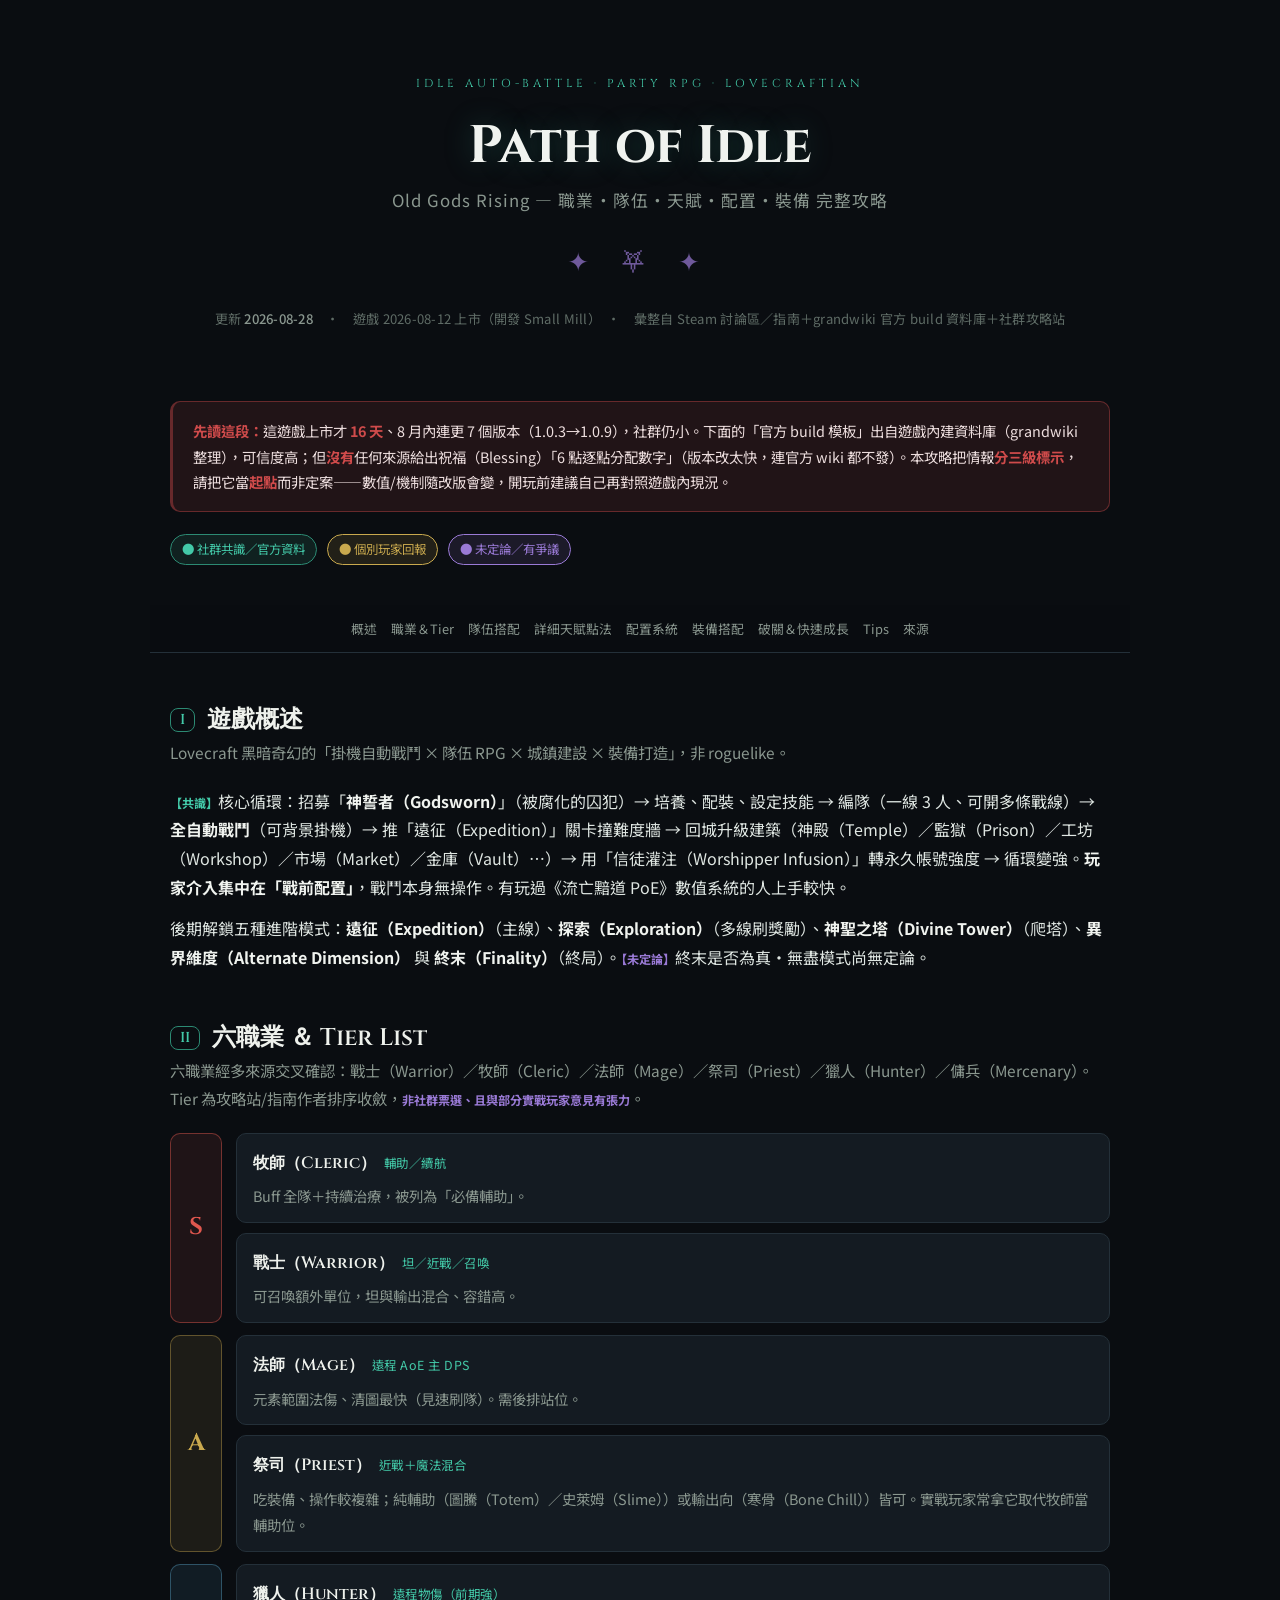
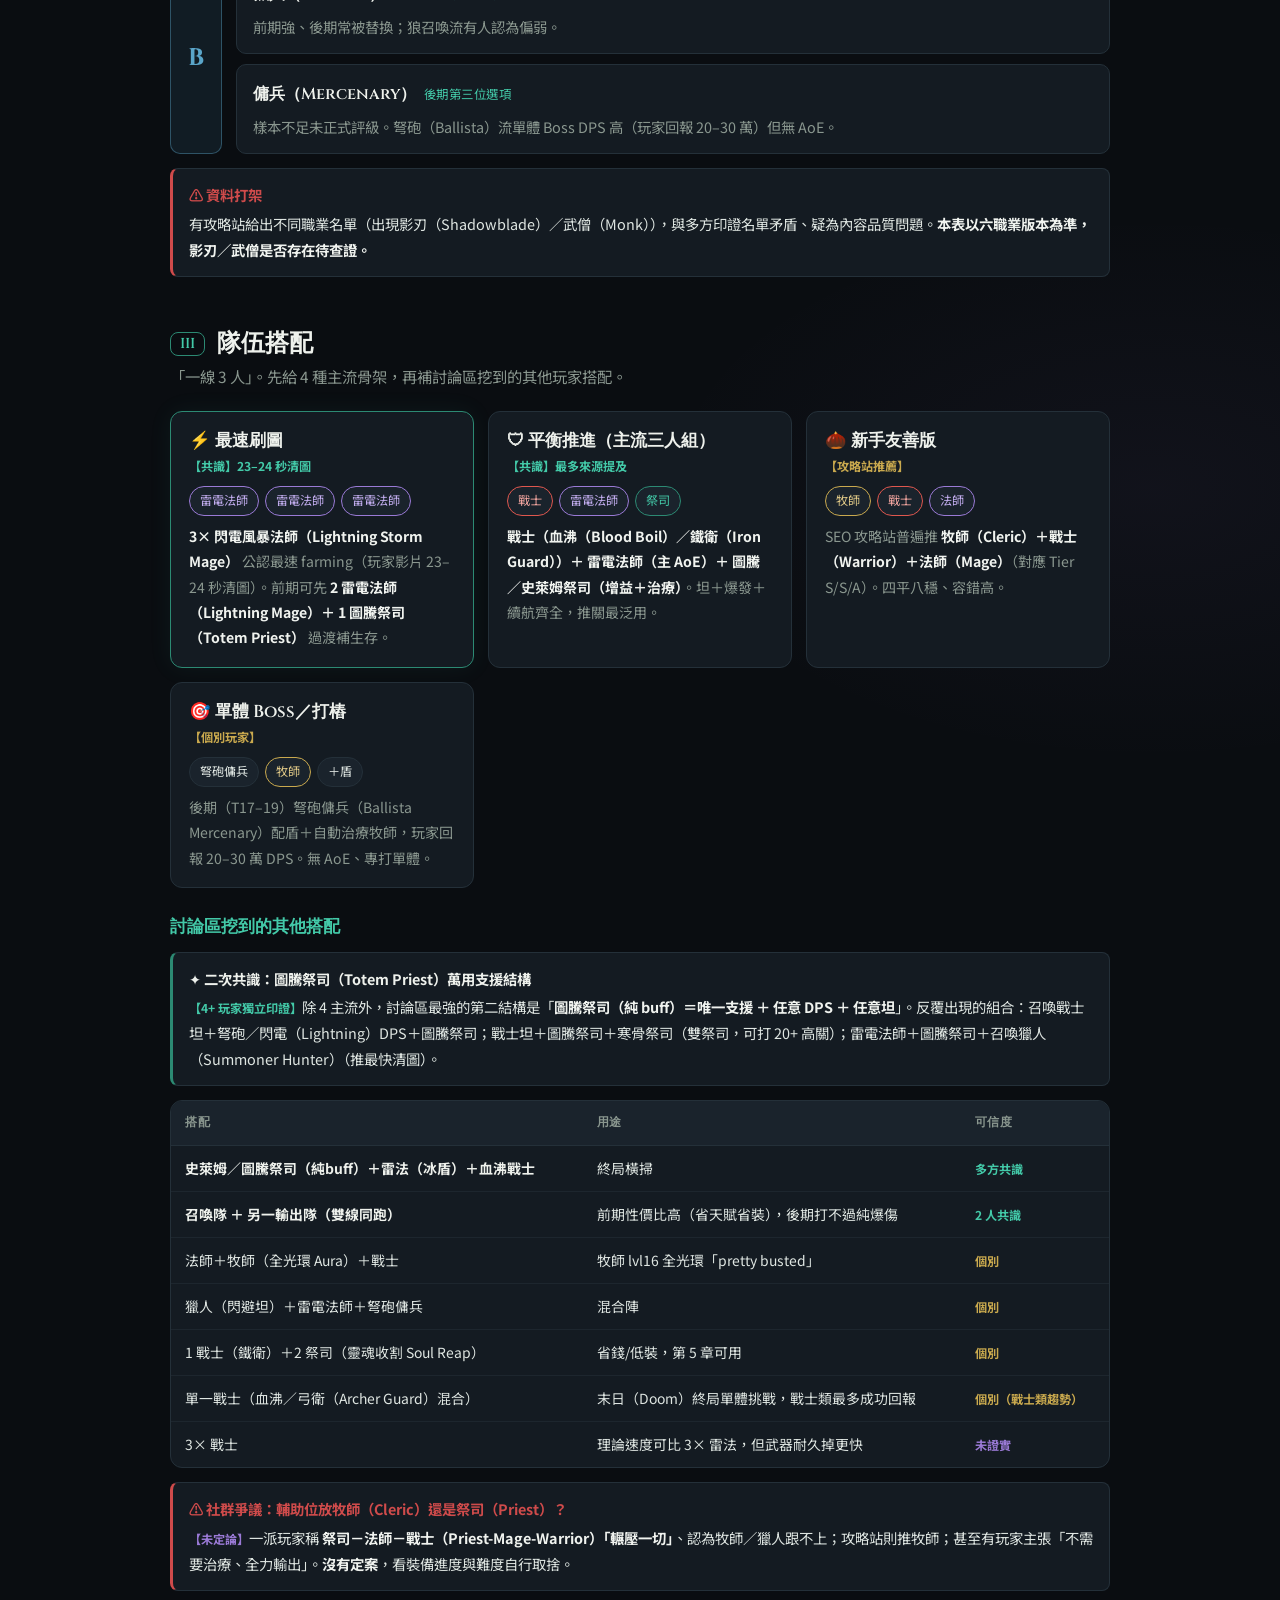
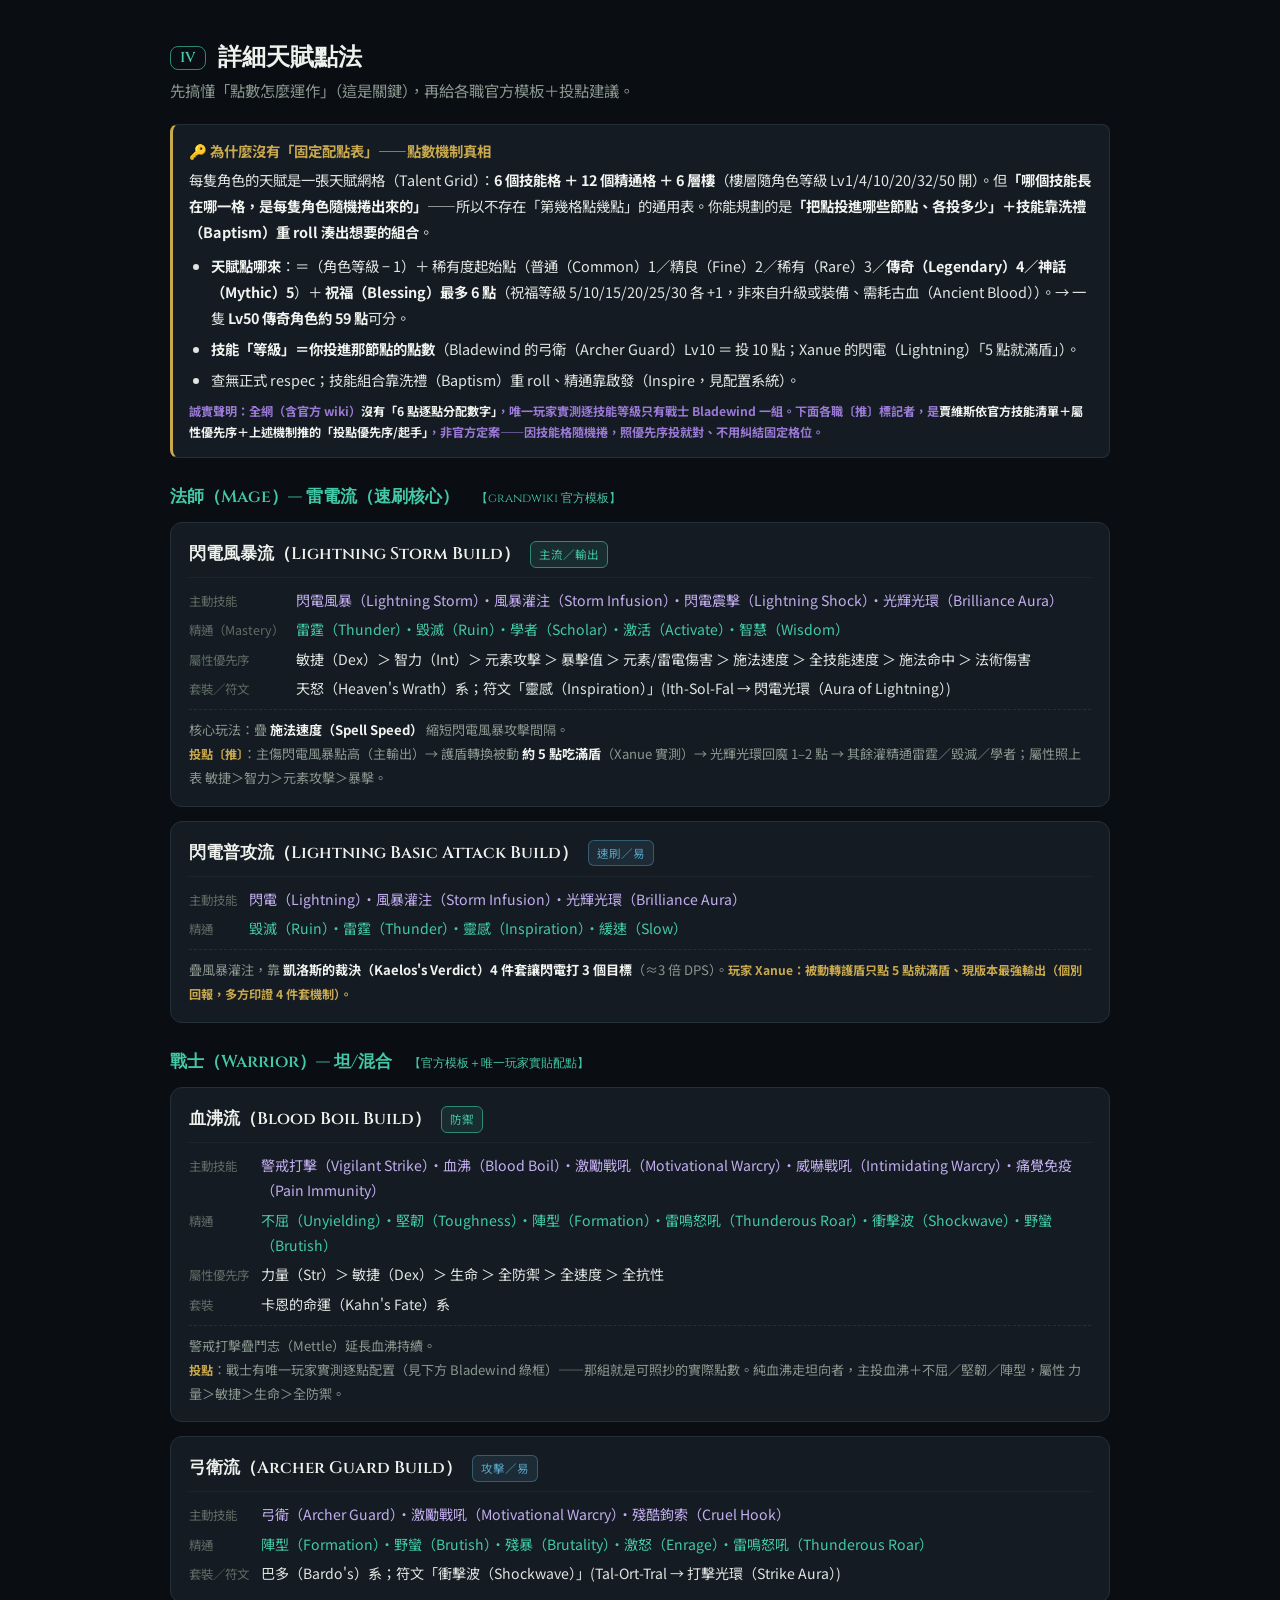
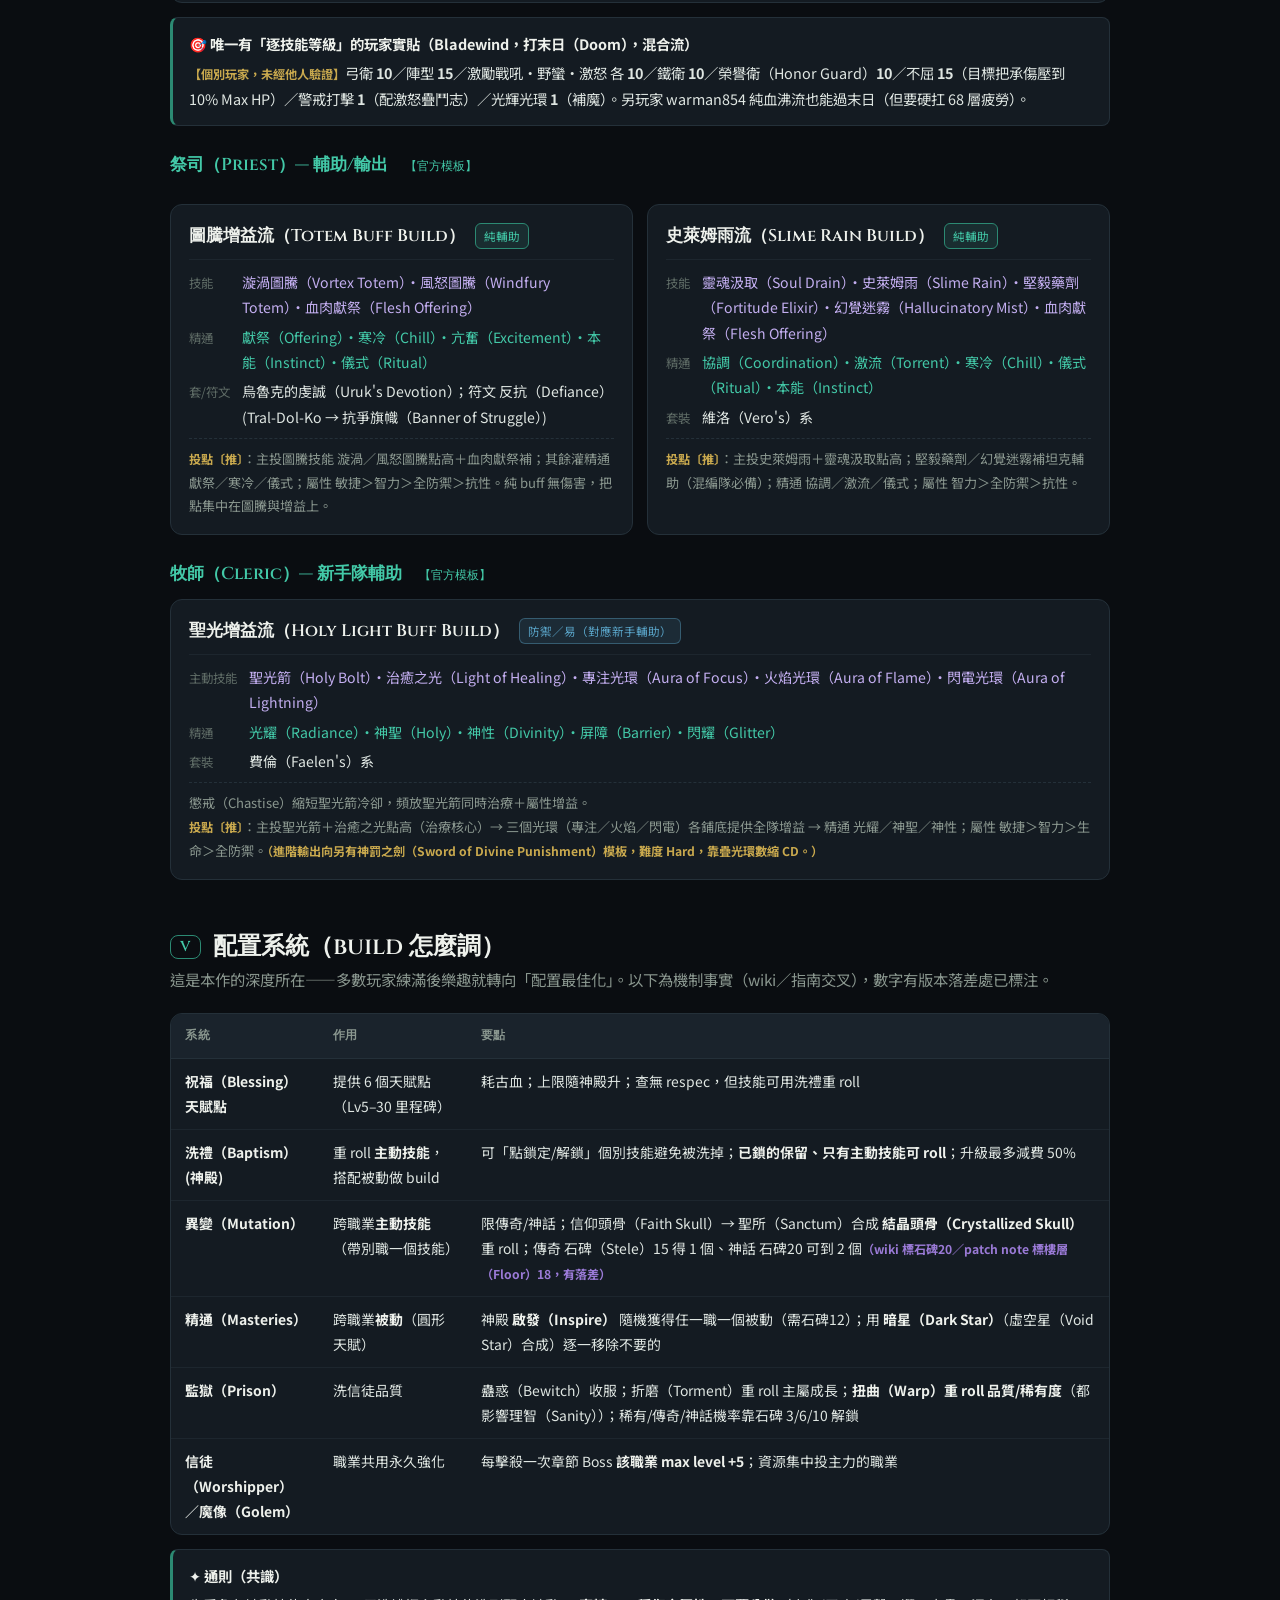
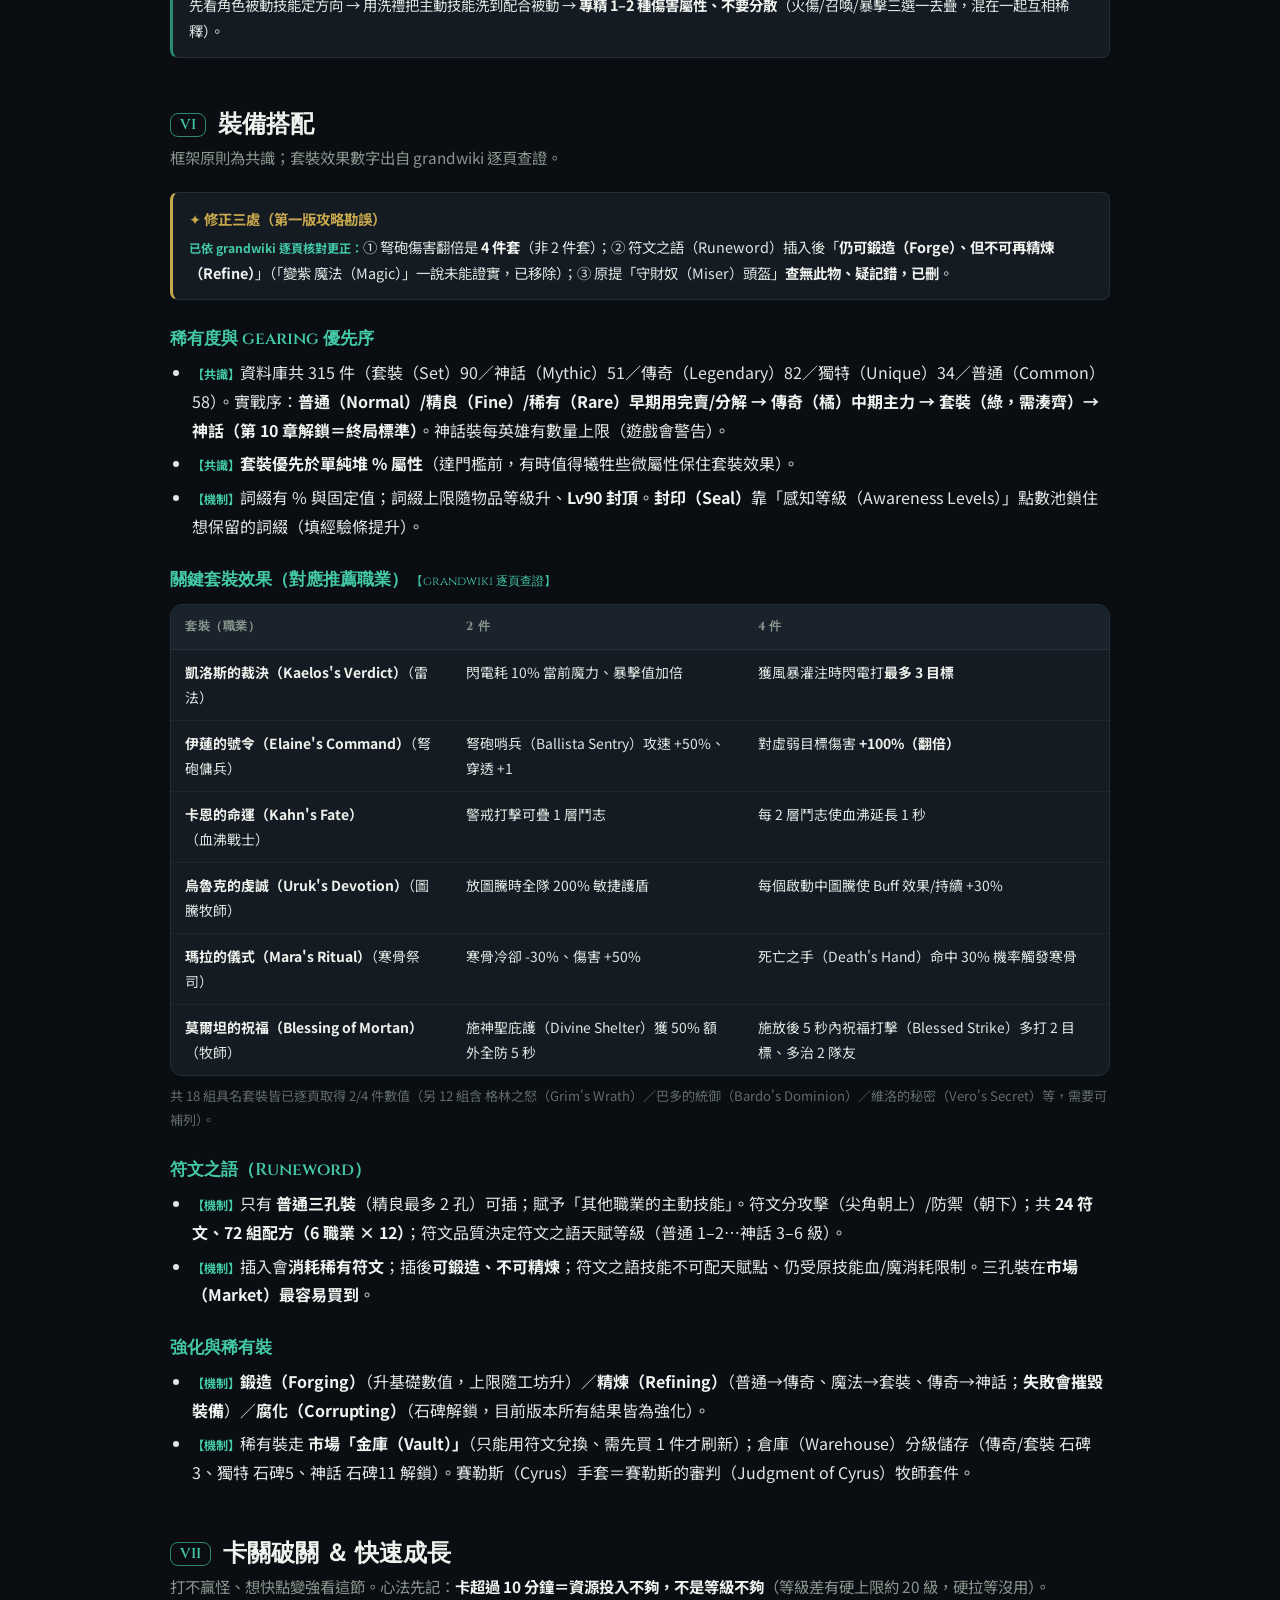
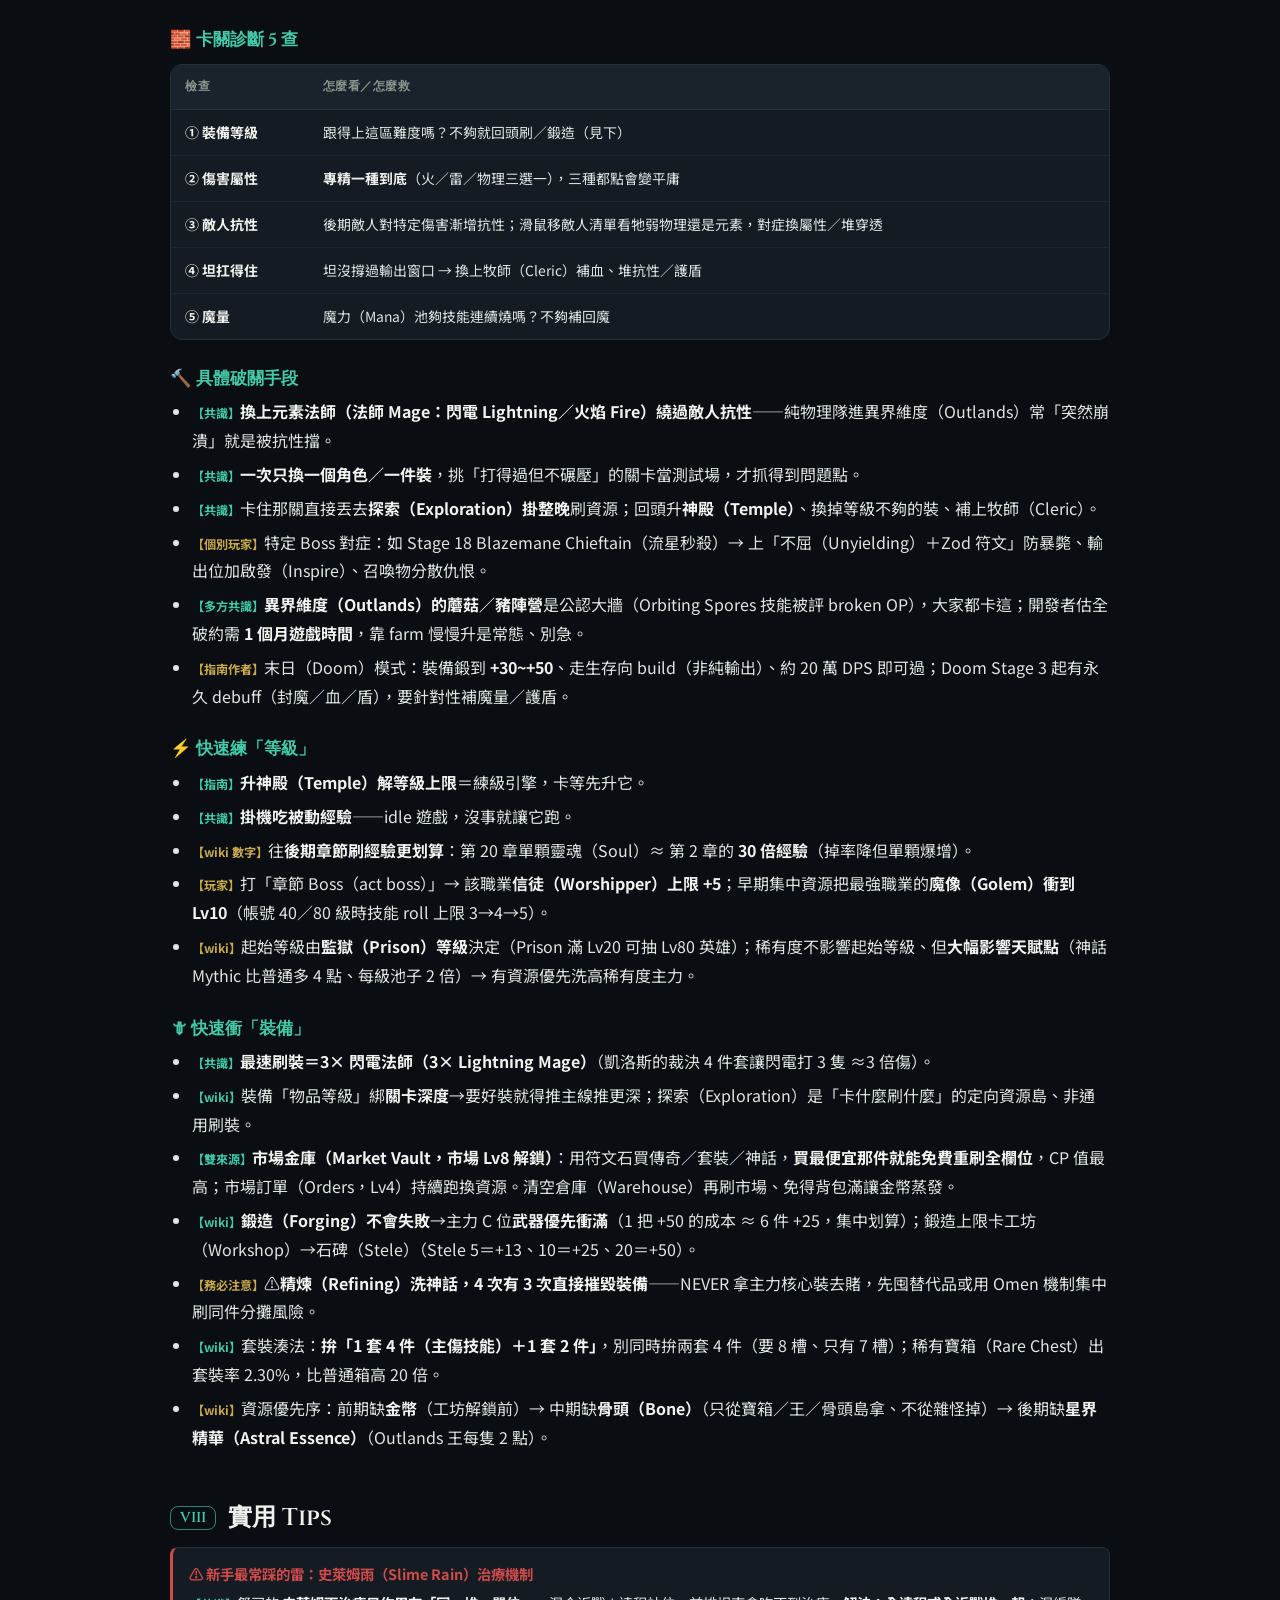
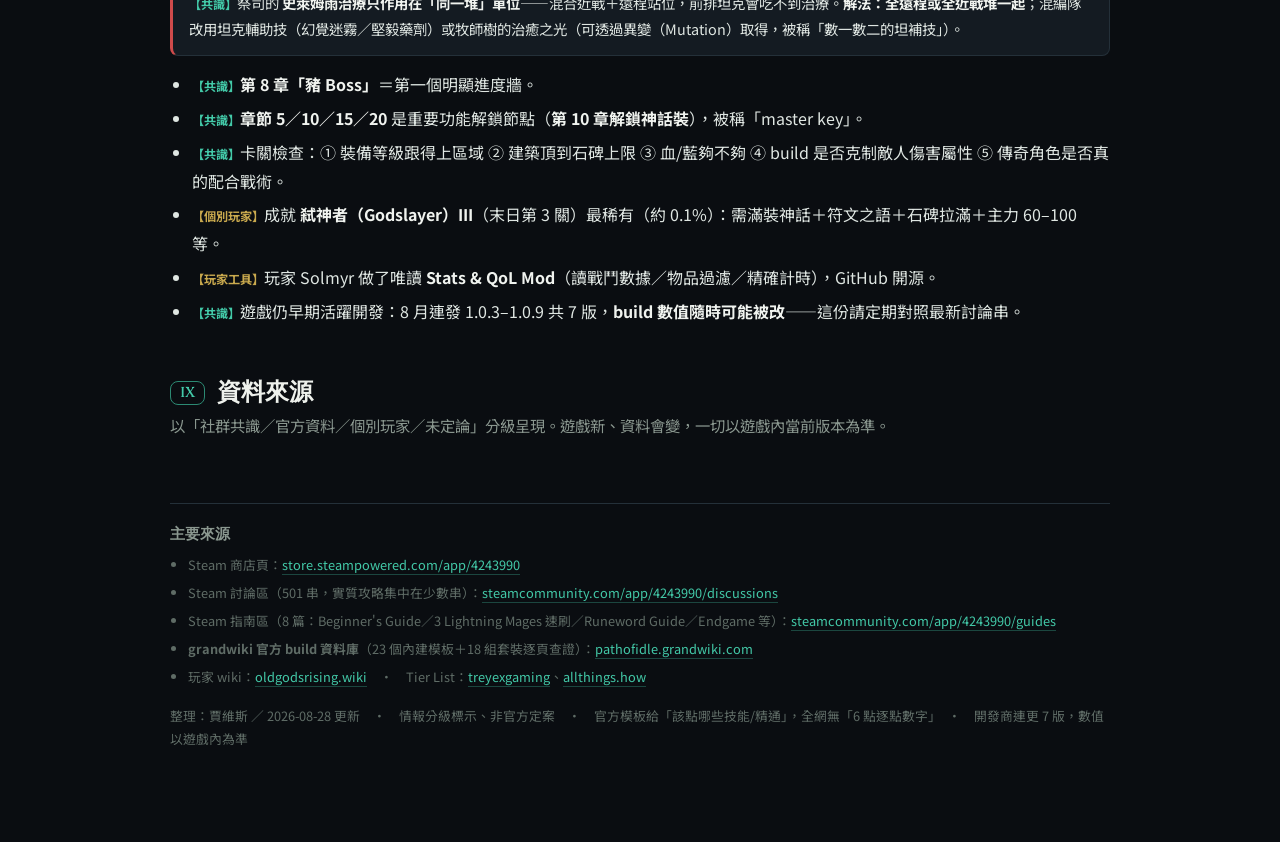
==== commit 50590cef: "新增第VII節：卡關破關＆快速練級/刷裝（診斷5查+破關手段+練級/衝裝步驟） Co-Authored-By: Claude Opus 4.8 <noreply@anthropic.com>" ====
--- a/index.html
+++ b/index.html
@@ -166,8 +166,9 @@
   <a href="#s4">詳細天賦點法</a>
   <a href="#s5">配置系統</a>
   <a href="#s6">裝備搭配</a>
-  <a href="#s7">Tips</a>
-  <a href="#s8">來源</a>
+  <a href="#s7">破關＆快速成長</a>
+  <a href="#s8">Tips</a>
+  <a href="#s9">來源</a>
 </nav>
 
 <section id="s1">
@@ -390,7 +391,56 @@
 </section>
 
 <section id="s7">
-  <h2><span class="no">VII</span>實用 Tips</h2>
+  <h2><span class="no">VII</span>卡關破關 ＆ 快速成長</h2>
+  <p class="lead">打不贏怪、想快點變強看這節。心法先記：<strong>卡超過 10 分鐘＝資源投入不夠，不是等級不夠</strong>（等級差有硬上限約 20 級，硬拉等沒用）。</p>
+
+  <h3>🧱 卡關診斷 5 查</h3>
+  <div class="tablecard">
+  <table>
+    <thead><tr><th>檢查</th><th>怎麼看／怎麼救</th></tr></thead>
+    <tbody>
+      <tr><td><b>① 裝備等級</b></td><td>跟得上這區難度嗎？不夠就回頭刷／鍛造（見下）</td></tr>
+      <tr><td><b>② 傷害屬性</b></td><td><b>專精一種到底</b>（火／雷／物理三選一），三種都點會變平庸</td></tr>
+      <tr><td><b>③ 敵人抗性</b></td><td>後期敵人對特定傷害漸增抗性；滑鼠移敵人清單看牠弱物理還是元素，對症換屬性／堆穿透</td></tr>
+      <tr><td><b>④ 坦扛得住</b></td><td>坦沒撐過輸出窗口 → 換上牧師（Cleric）補血、堆抗性／護盾</td></tr>
+      <tr><td><b>⑤ 魔量</b></td><td>魔力（Mana）池夠技能連續燒嗎？不夠補回魔</td></tr>
+    </tbody>
+  </table>
+  </div>
+
+  <h3>🔨 具體破關手段</h3>
+  <ul>
+    <li><span class="tag-cons">【共識】</span><strong>換上元素法師（法師 Mage：閃電 Lightning／火焰 Fire）繞過敵人抗性</strong>——純物理隊進異界維度（Outlands）常「突然崩潰」就是被抗性擋。</li>
+    <li><span class="tag-cons">【共識】</span><strong>一次只換一個角色／一件裝</strong>，挑「打得過但不碾壓」的關卡當測試場，才抓得到問題點。</li>
+    <li><span class="tag-cons">【共識】</span>卡住那關直接丟去<strong>探索（Exploration）掛整晚</strong>刷資源；回頭升<strong>神殿（Temple）</strong>、換掉等級不夠的裝、補上牧師（Cleric）。</li>
+    <li><span class="tag-solo">【個別玩家】</span>特定 Boss 對症：如 Stage 18 Blazemane Chieftain（流星秒殺）→ 上「不屈（Unyielding）＋Zod 符文」防暴斃、輸出位加啟發（Inspire）、召喚物分散仇恨。</li>
+    <li><span class="tag-cons">【多方共識】</span><strong>異界維度（Outlands）的蘑菇／豬陣營</strong>是公認大牆（Orbiting Spores 技能被評 broken OP），大家都卡這；開發者估全破約需 <strong>1 個月遊戲時間</strong>，靠 farm 慢慢升是常態、別急。</li>
+    <li><span class="tag-solo">【指南作者】</span>末日（Doom）模式：裝備鍛到 <strong>+30~+50</strong>、走生存向 build（非純輸出）、約 20 萬 DPS 即可過；Doom Stage 3 起有永久 debuff（封魔／血／盾），要針對性補魔量／護盾。</li>
+  </ul>
+
+  <h3>⚡ 快速練「等級」</h3>
+  <ul>
+    <li><span class="tag-cons">【指南】</span><strong>升神殿（Temple）解等級上限</strong>＝練級引擎，卡等先升它。</li>
+    <li><span class="tag-cons">【共識】</span><strong>掛機吃被動經驗</strong>——idle 遊戲，沒事就讓它跑。</li>
+    <li><span class="tag-solo">【wiki 數字】</span>往<strong>後期章節刷經驗更划算</strong>：第 20 章單顆靈魂（Soul）≈ 第 2 章的 <strong>30 倍經驗</strong>（掉率降但單顆爆增）。</li>
+    <li><span class="tag-solo">【玩家】</span>打「章節 Boss（act boss）」→ 該職業<strong>信徒（Worshipper）上限 +5</strong>；早期集中資源把最強職業的<strong>魔像（Golem）衝到 Lv10</strong>（帳號 40／80 級時技能 roll 上限 3→4→5）。</li>
+    <li><span class="tag-solo">【wiki】</span>起始等級由<strong>監獄（Prison）等級</strong>決定（Prison 滿 Lv20 可抽 Lv80 英雄）；稀有度不影響起始等級、但<strong>大幅影響天賦點</strong>（神話 Mythic 比普通多 4 點、每級池子 2 倍）→ 有資源優先洗高稀有度主力。</li>
+  </ul>
+
+  <h3>🗡 快速衝「裝備」</h3>
+  <ul>
+    <li><span class="tag-cons">【共識】</span><strong>最速刷裝＝3× 閃電法師（3× Lightning Mage）</strong>（凱洛斯的裁決 4 件套讓閃電打 3 隻 ≈3 倍傷）。</li>
+    <li><span class="tag-cons">【wiki】</span>裝備「物品等級」綁<strong>關卡深度</strong>→要好裝就得推主線推更深；探索（Exploration）是「卡什麼刷什麼」的定向資源島、非通用刷裝。</li>
+    <li><span class="tag-cons">【雙來源】</span><strong>市場金庫（Market Vault，市場 Lv8 解鎖）</strong>：用符文石買傳奇／套裝／神話，<strong>買最便宜那件就能免費重刷全欄位</strong>，CP 值最高；市場訂單（Orders，Lv4）持續跑換資源。清空倉庫（Warehouse）再刷市場、免得背包滿讓金幣蒸發。</li>
+    <li><span class="tag-cons">【wiki】</span><strong>鍛造（Forging）不會失敗</strong>→主力 C 位<strong>武器優先衝滿</strong>（1 把 +50 的成本 ≈ 6 件 +25，集中划算）；鍛造上限卡工坊（Workshop）→石碑（Stele）（Stele 5＝+13、10＝+25、20＝+50）。</li>
+    <li><span class="tag-solo">【務必注意】</span>⚠<strong>精煉（Refining）洗神話，4 次有 3 次直接摧毀裝備</strong>——NEVER 拿主力核心裝去賭，先囤替代品或用 Omen 機制集中刷同件分攤風險。</li>
+    <li><span class="tag-cons">【wiki】</span>套裝湊法：<strong>拚「1 套 4 件（主傷技能）＋1 套 2 件」</strong>，別同時拚兩套 4 件（要 8 槽、只有 7 槽）；稀有寶箱（Rare Chest）出套裝率 2.30%，比普通箱高 20 倍。</li>
+    <li><span class="tag-solo">【wiki】</span>資源優先序：前期缺<strong>金幣</strong>（工坊解鎖前）→ 中期缺<strong>骨頭（Bone）</strong>（只從寶箱／王／骨頭島拿、不從雜怪掉）→ 後期缺<strong>星界精華（Astral Essence）</strong>（Outlands 王每隻 2 點）。</li>
+  </ul>
+</section>
+
+<section id="s8">
+  <h2><span class="no">VIII</span>實用 Tips</h2>
   <div class="tip trap"><span class="t">⚠ 新手最常踩的雷：史萊姆雨（Slime Rain）治療機制</span><span class="tag-cons">【共識】</span>祭司的 <strong>史萊姆雨治療只作用在「同一堆」單位</strong>——混合近戰＋遠程站位，前排坦克會吃不到治療。<strong>解法：全遠程或全近戰堆一起</strong>；混編隊改用坦克輔助技（幻覺迷霧／堅毅藥劑）或牧師樹的治癒之光（可透過異變（Mutation）取得，被稱「數一數二的坦補技」）。</div>
   <ul>
     <li><span class="tag-cons">【共識】</span><strong>第 8 章「豬 Boss」</strong>＝第一個明顯進度牆。</li>
@@ -402,8 +452,8 @@
   </ul>
 </section>
 
-<section id="s8">
-  <h2><span class="no">VIII</span>資料來源</h2>
+<section id="s9">
+  <h2><span class="no">IX</span>資料來源</h2>
   <p class="lead">以「社群共識／官方資料／個別玩家／未定論」分級呈現。遊戲新、資料會變，一切以遊戲內當前版本為準。</p>
   <footer>
   <h3>主要來源</h3>
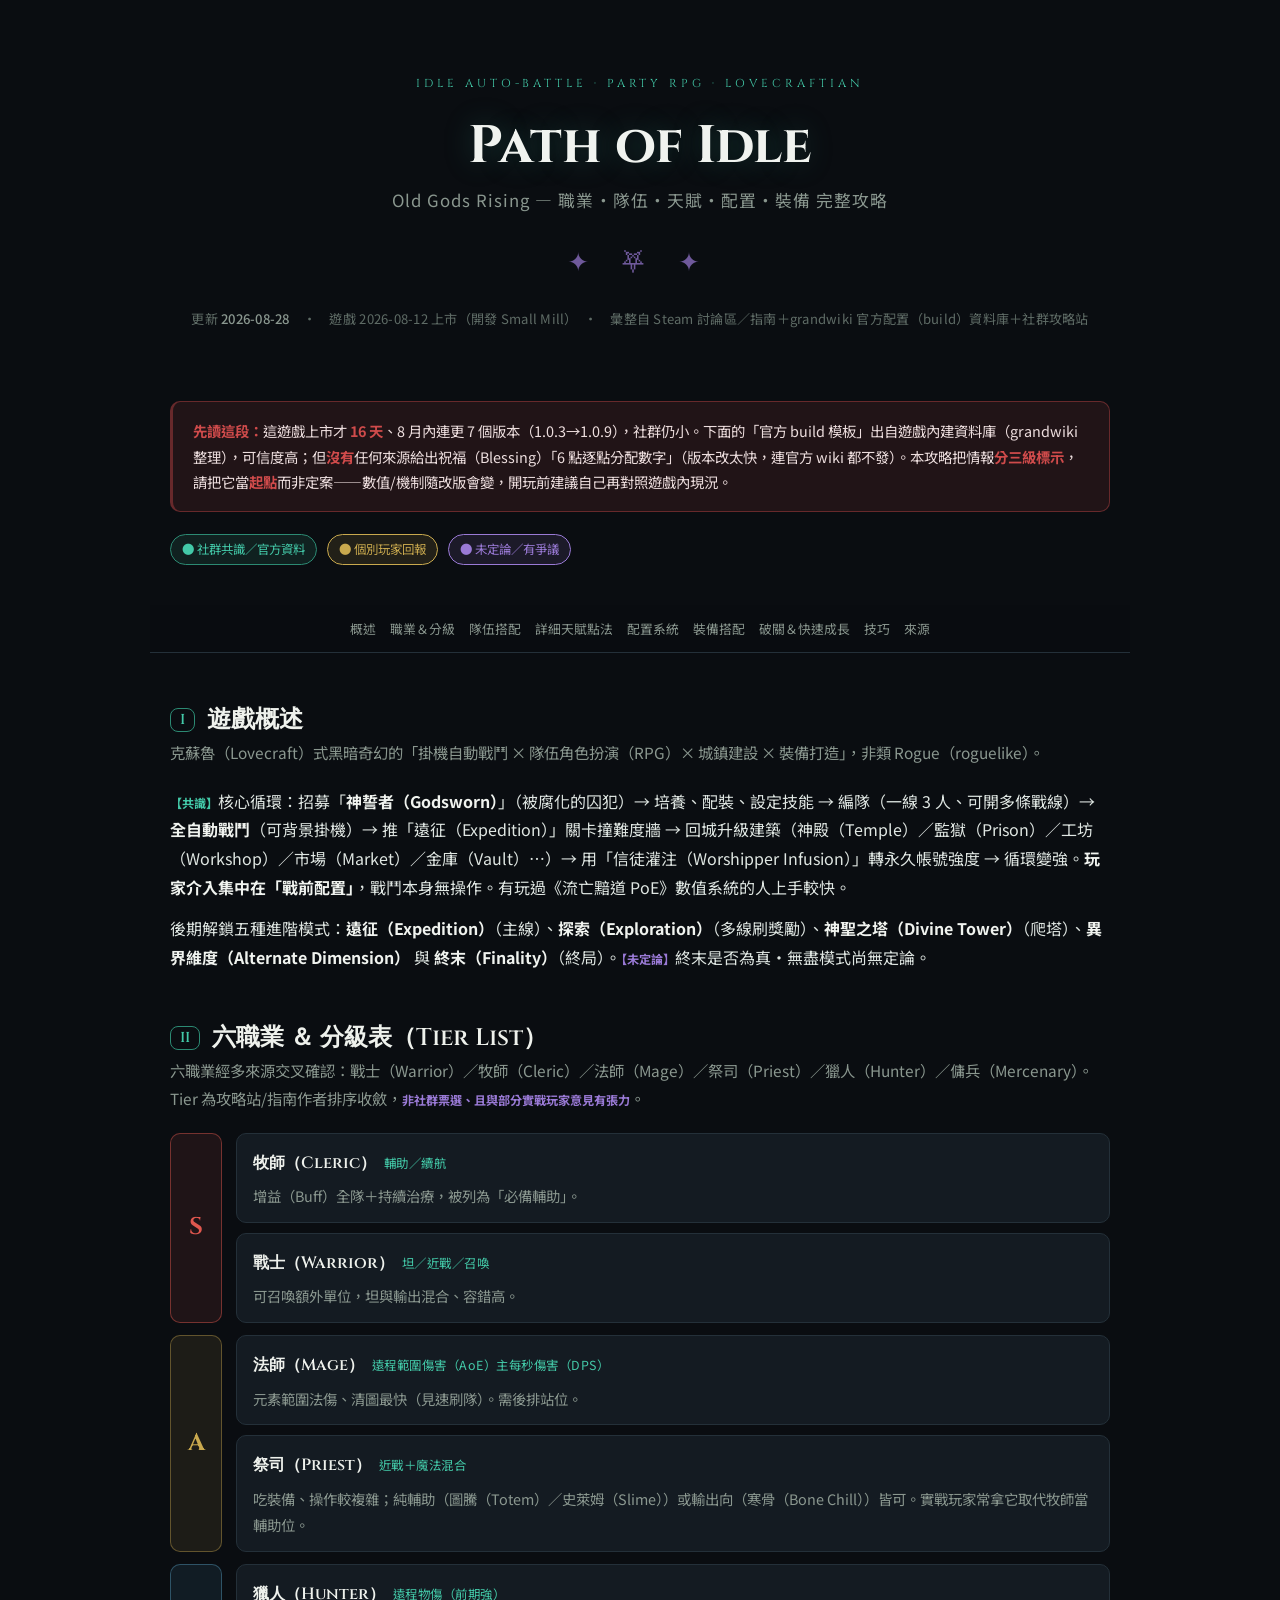
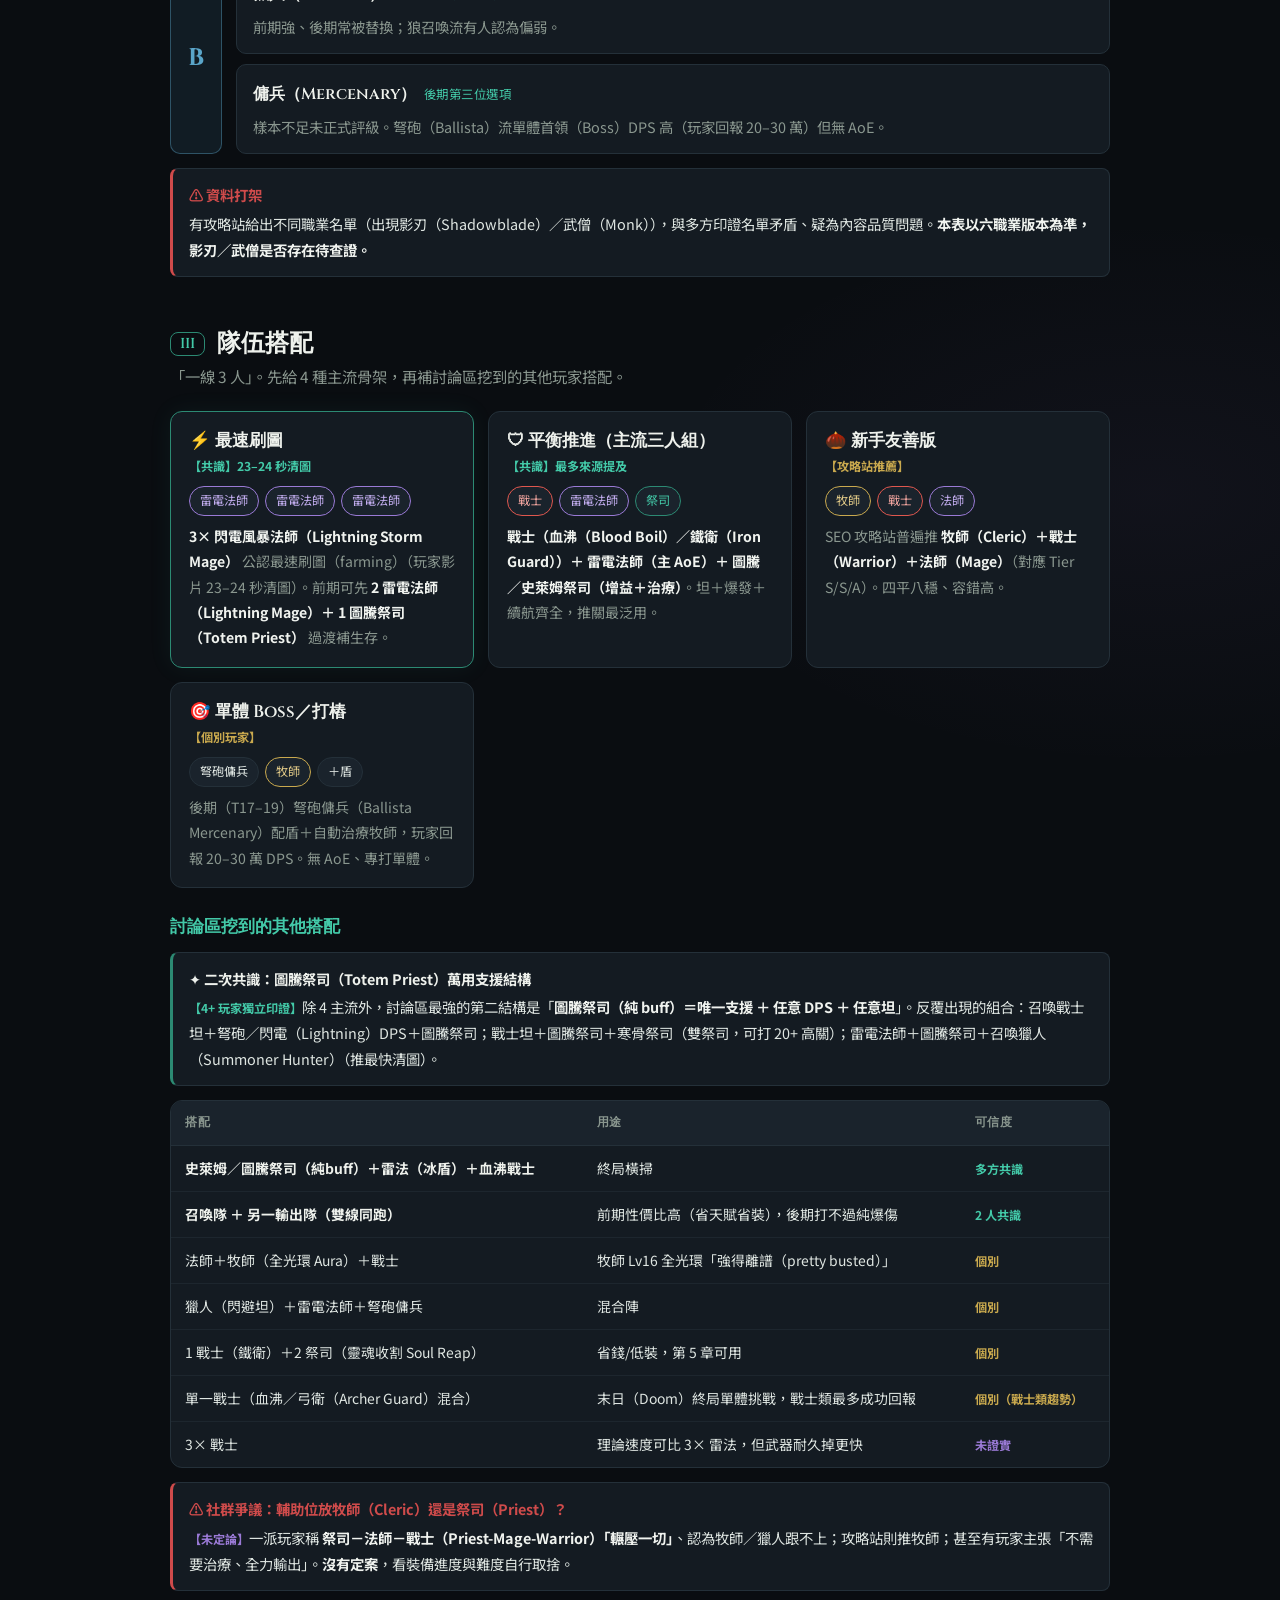
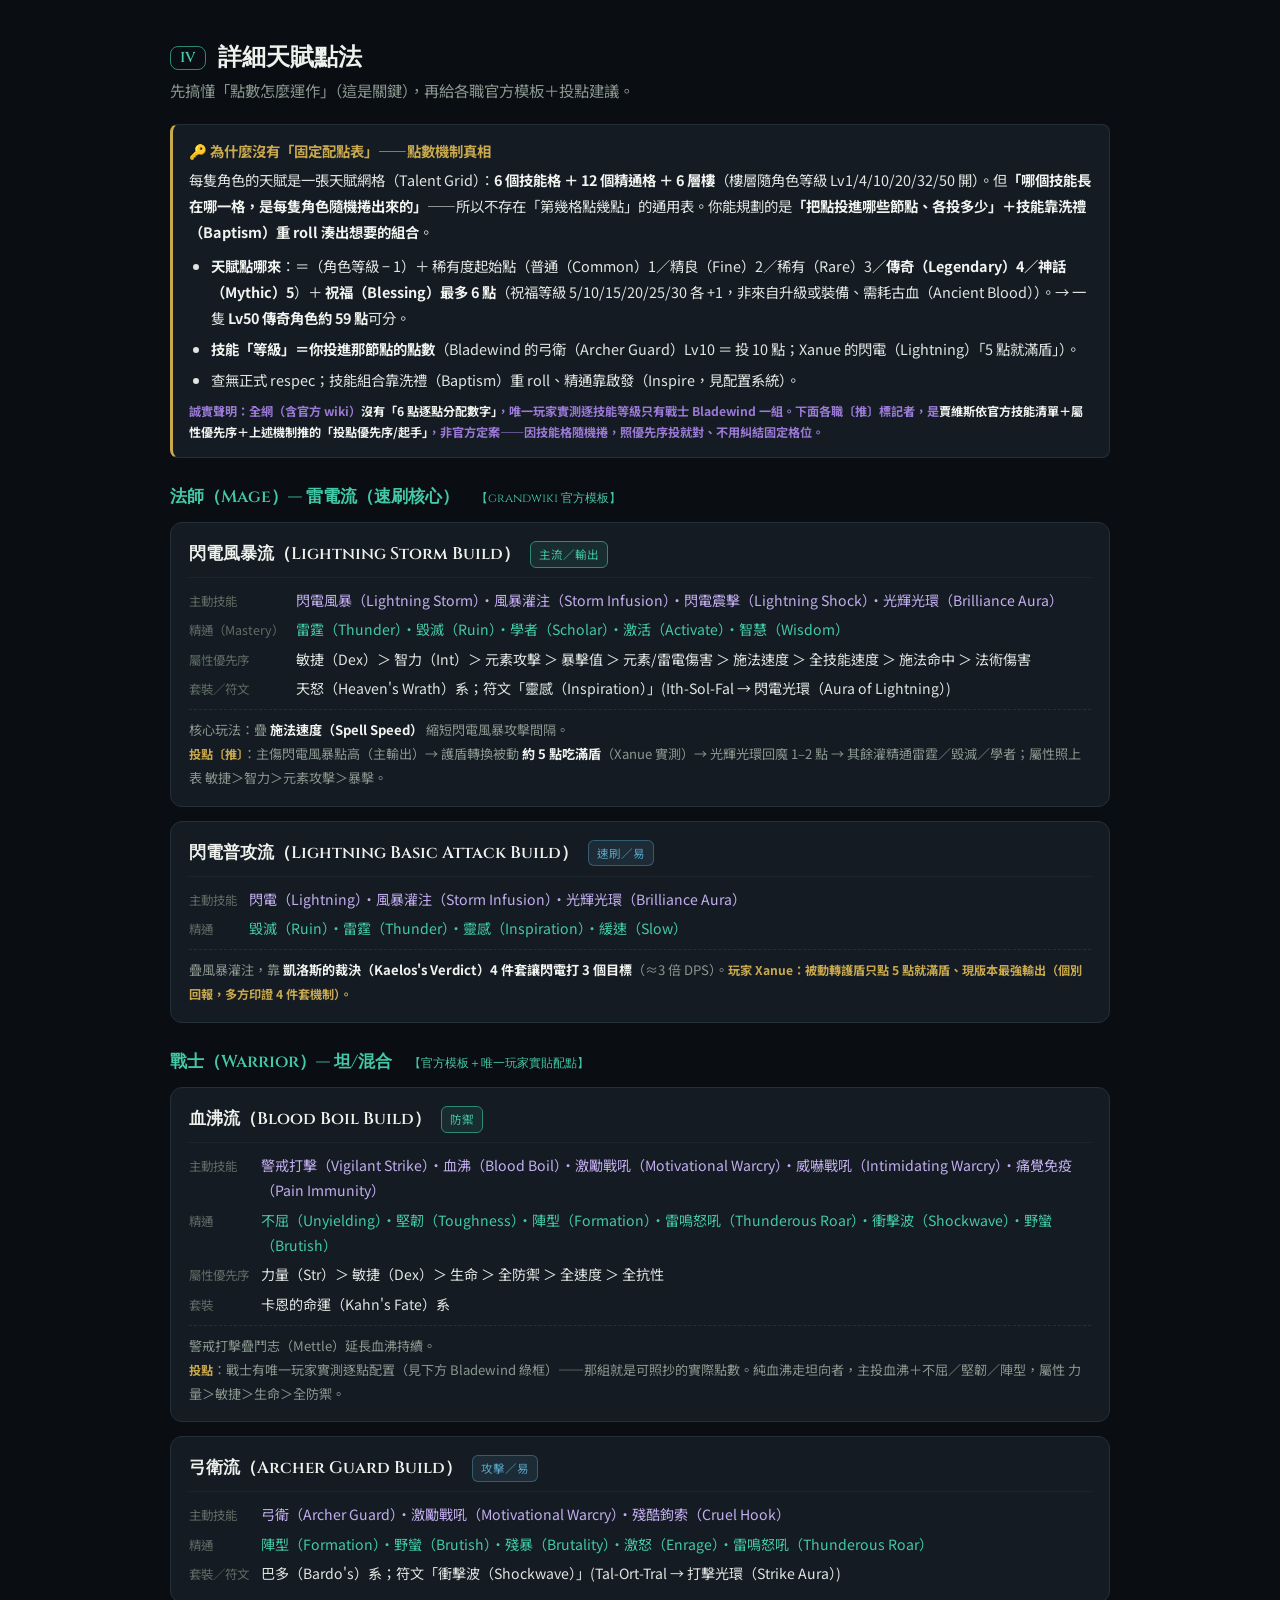
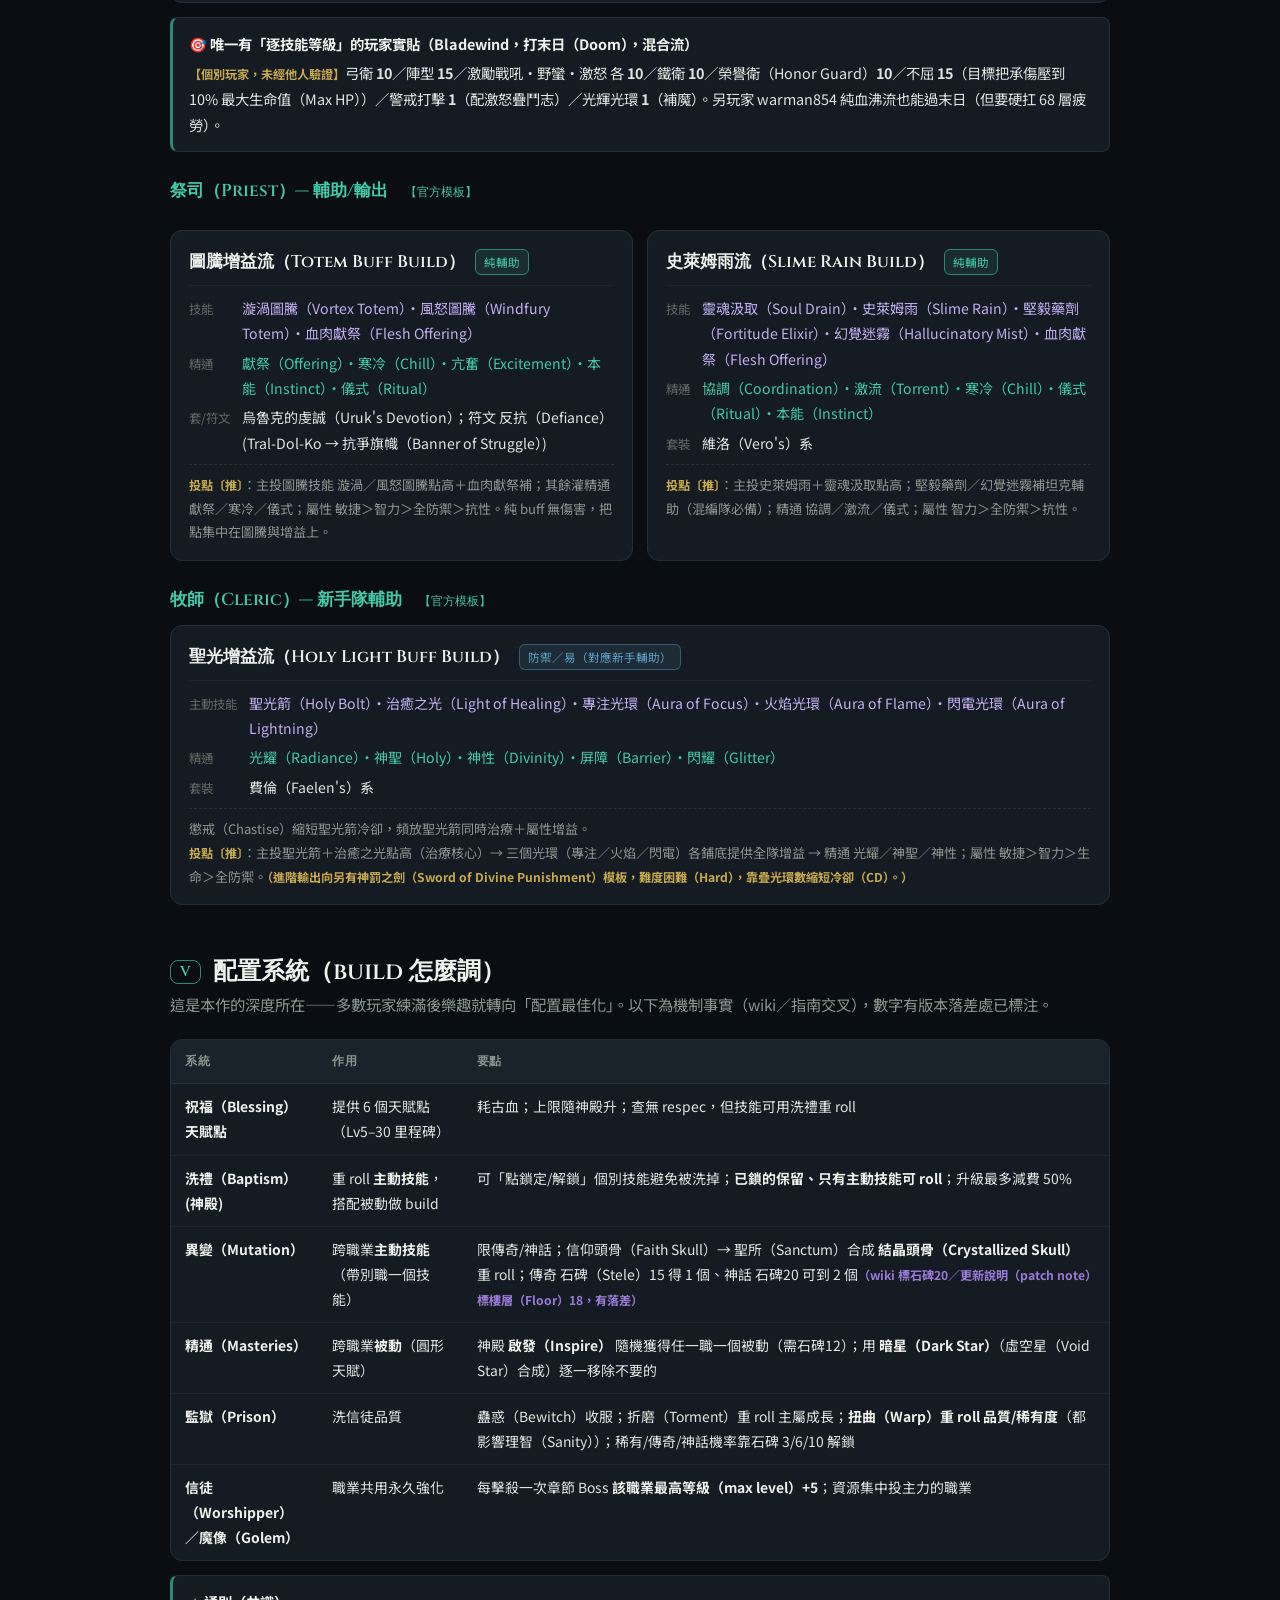
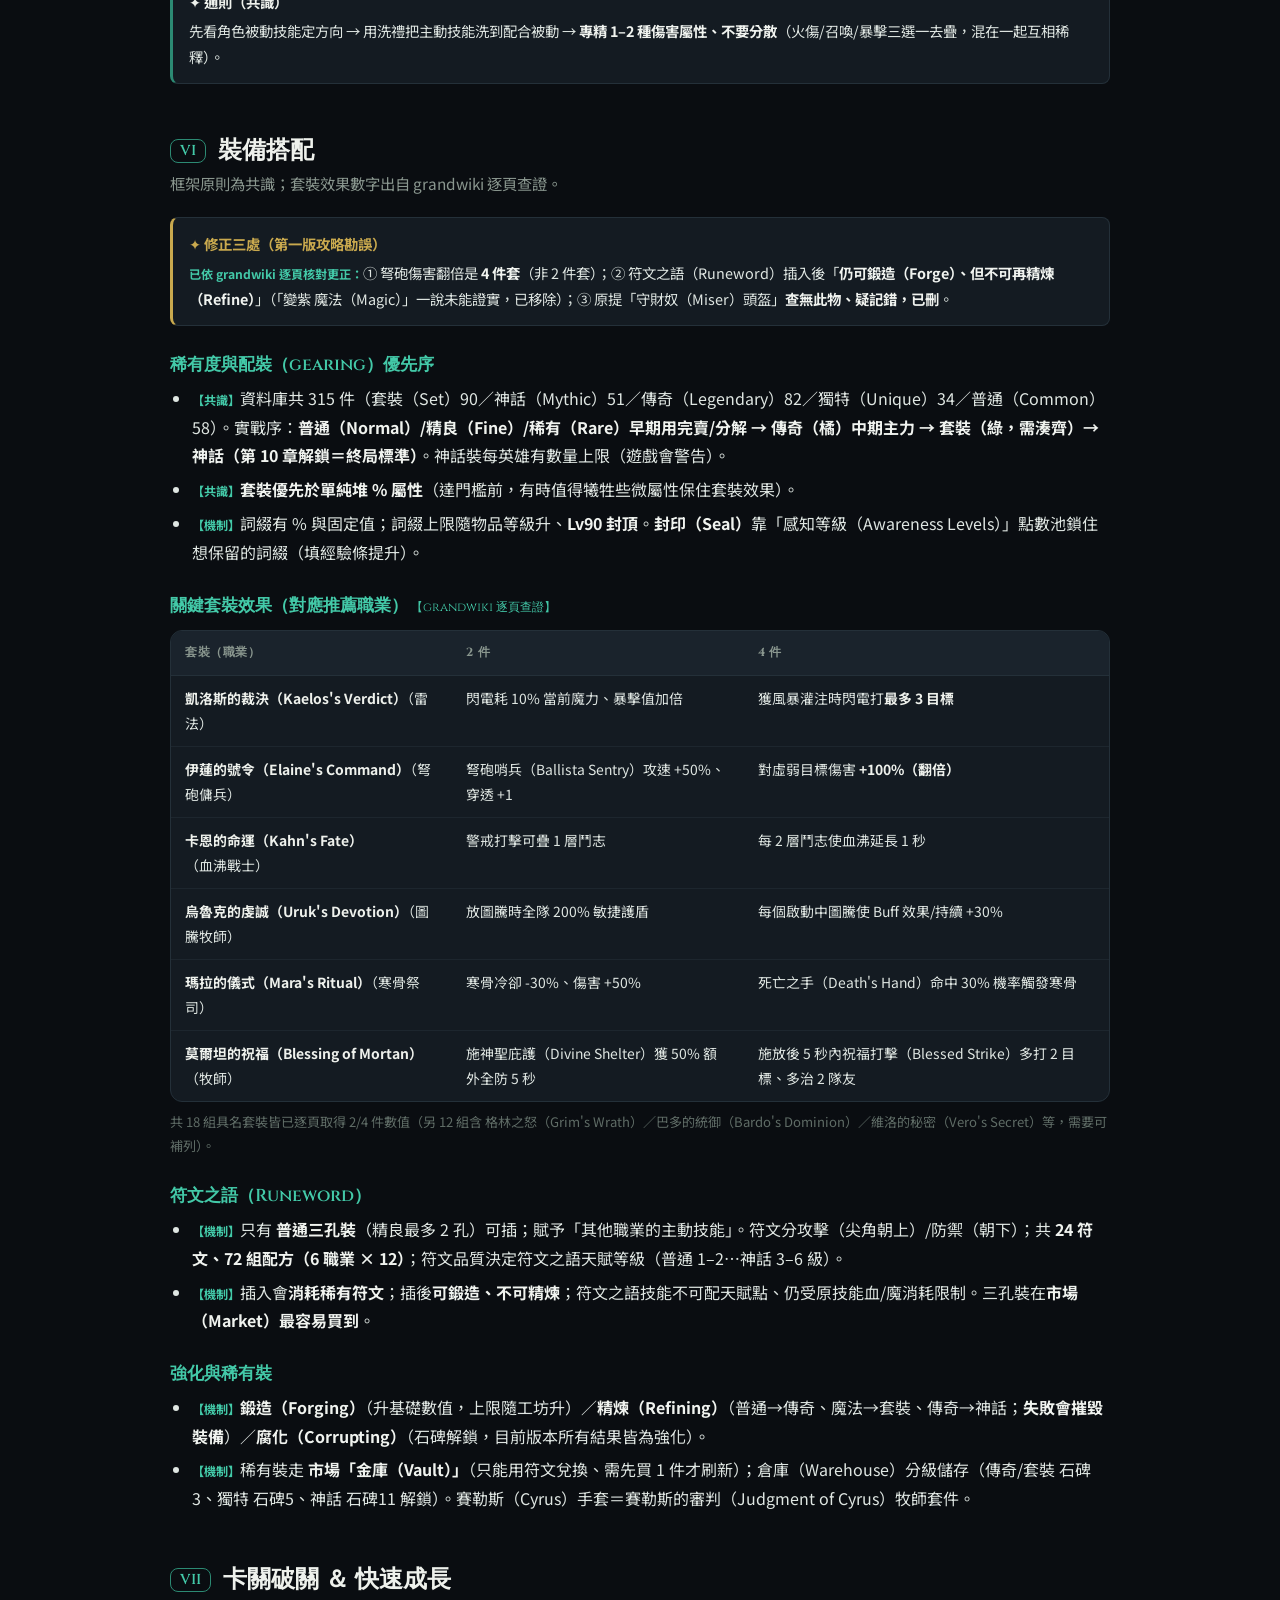
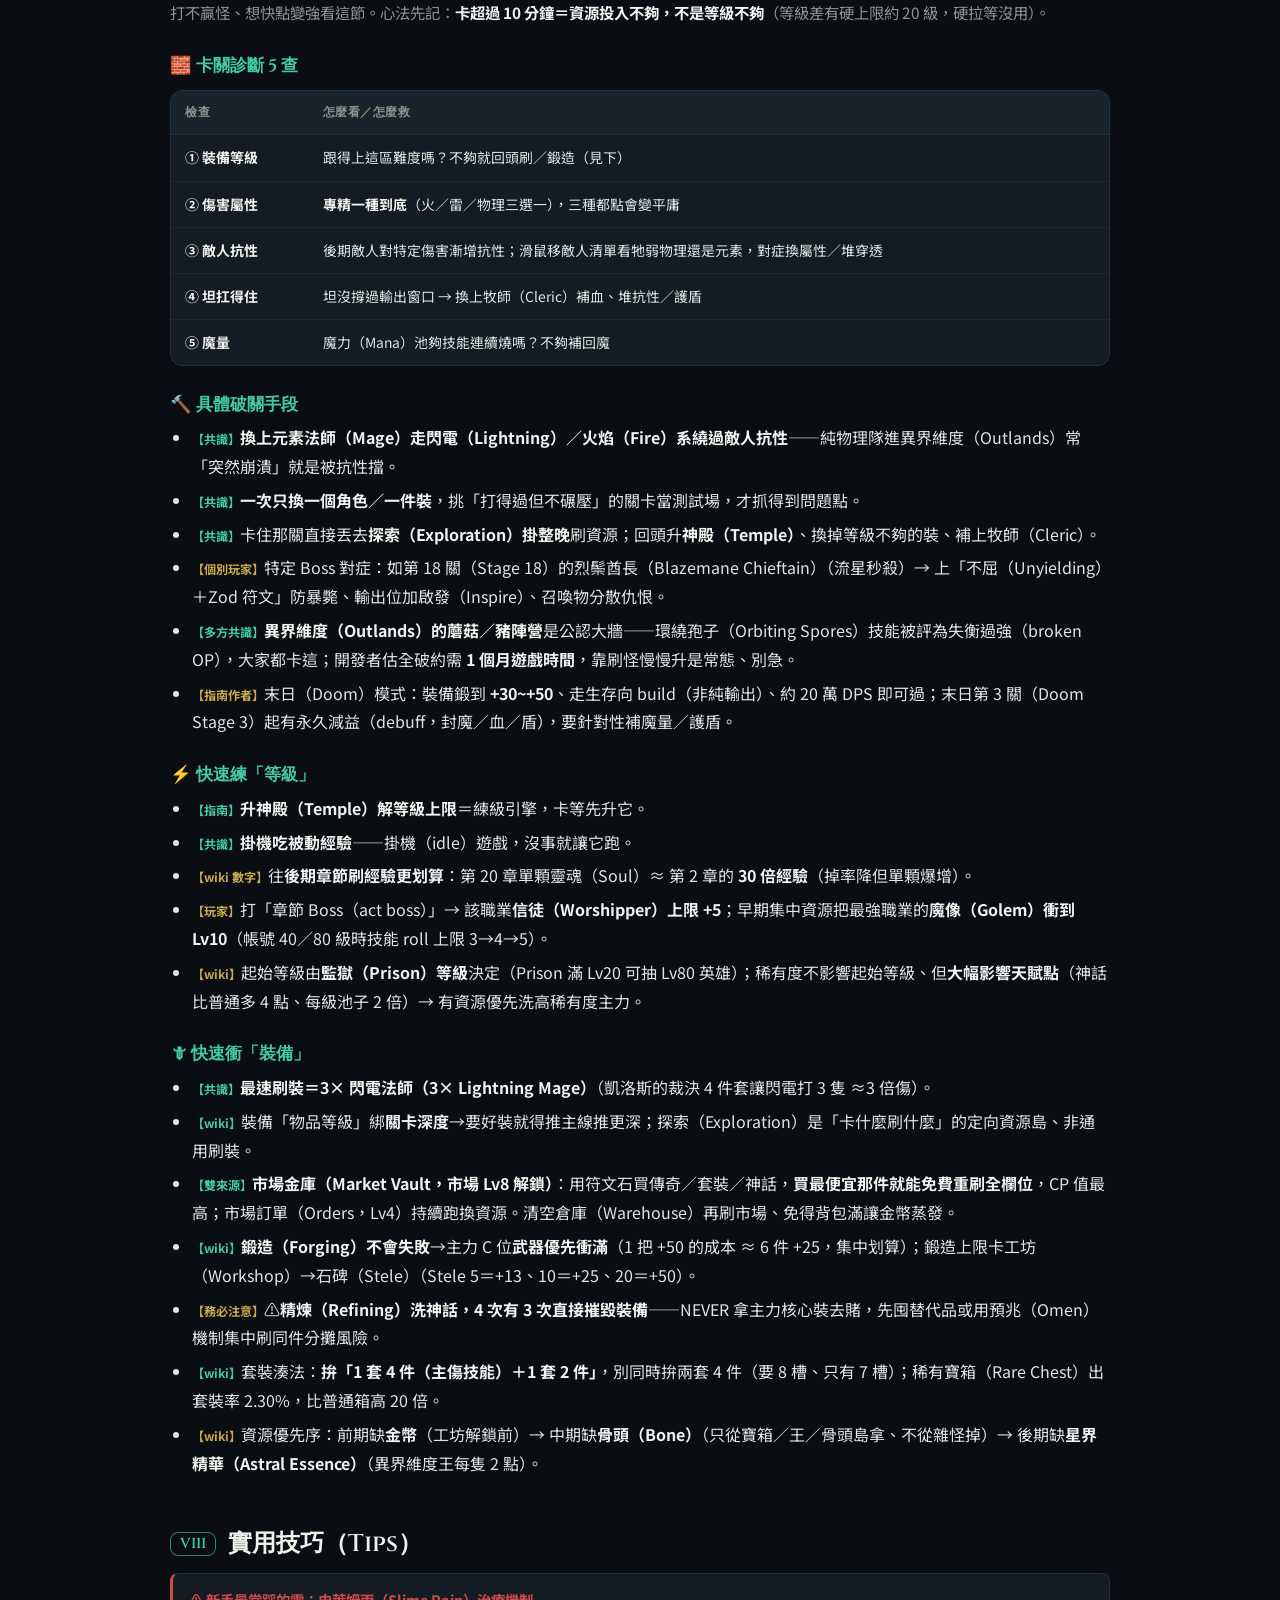
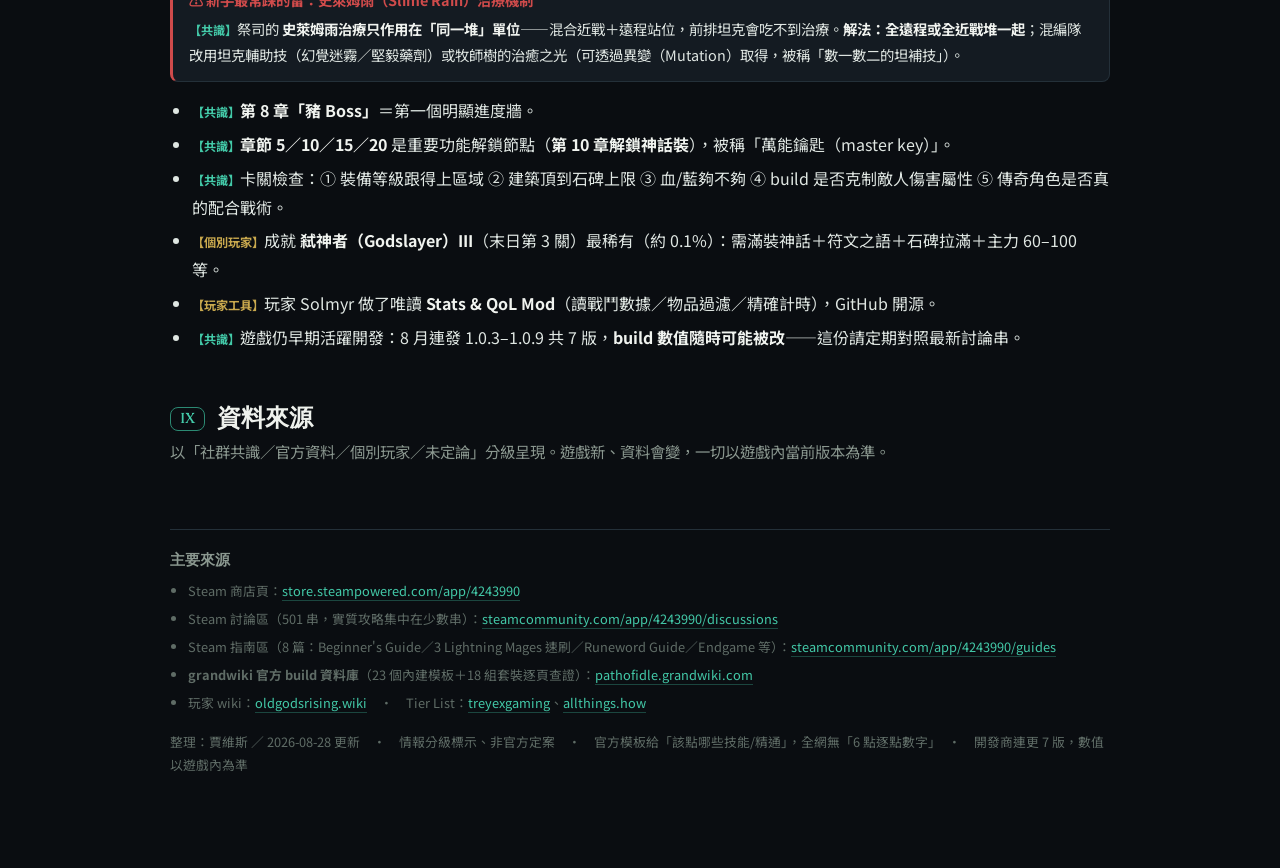
==== commit 433f5d53: "補漏：英文-only名詞與縮寫全補中文（English）" ====
--- a/index.html
+++ b/index.html
@@ -146,7 +146,7 @@
   <h1>Path of Idle</h1>
   <div class="zh">Old Gods Rising — 職業・隊伍・天賦・配置・裝備 完整攻略</div>
   <div class="rune">✦ ⛧ ✦</div>
-  <div class="metaline">更新 <b>2026-08-28</b>　·　遊戲 2026-08-12 上市（開發 Small Mill）　·　彙整自 Steam 討論區／指南＋grandwiki 官方 build 資料庫＋社群攻略站</div>
+  <div class="metaline">更新 <b>2026-08-28</b>　·　遊戲 2026-08-12 上市（開發 Small Mill）　·　彙整自 Steam 討論區／指南＋grandwiki 官方配置（build）資料庫＋社群攻略站</div>
 </header>
 
 <div class="warn">
@@ -161,38 +161,38 @@
 
 <nav class="toc">
   <a href="#s1">概述</a>
-  <a href="#s2">職業＆Tier</a>
+  <a href="#s2">職業＆分級</a>
   <a href="#s3">隊伍搭配</a>
   <a href="#s4">詳細天賦點法</a>
   <a href="#s5">配置系統</a>
   <a href="#s6">裝備搭配</a>
   <a href="#s7">破關＆快速成長</a>
-  <a href="#s8">Tips</a>
+  <a href="#s8">技巧</a>
   <a href="#s9">來源</a>
 </nav>
 
 <section id="s1">
   <h2><span class="no">I</span>遊戲概述</h2>
-  <p class="lead">Lovecraft 黑暗奇幻的「掛機自動戰鬥 × 隊伍 RPG × 城鎮建設 × 裝備打造」，非 roguelike。</p>
+  <p class="lead">克蘇魯（Lovecraft）式黑暗奇幻的「掛機自動戰鬥 × 隊伍角色扮演（RPG）× 城鎮建設 × 裝備打造」，非類 Rogue（roguelike）。</p>
   <p><span class="tag-cons">【共識】</span>核心循環：招募「<strong>神誓者（Godsworn）</strong>」（被腐化的囚犯）→ 培養、配裝、設定技能 → 編隊（一線 3 人、可開多條戰線）→ <strong>全自動戰鬥</strong>（可背景掛機）→ 推「遠征（Expedition）」關卡撞難度牆 → 回城升級建築（神殿（Temple）／監獄（Prison）／工坊（Workshop）／市場（Market）／金庫（Vault）…）→ 用「信徒灌注（Worshipper Infusion）」轉永久帳號強度 → 循環變強。<strong>玩家介入集中在「戰前配置」</strong>，戰鬥本身無操作。有玩過《流亡黯道 PoE》數值系統的人上手較快。</p>
   <p>後期解鎖五種進階模式：<strong>遠征（Expedition）</strong>（主線）、<strong>探索（Exploration）</strong>（多線刷獎勵）、<strong>神聖之塔（Divine Tower）</strong>（爬塔）、<strong>異界維度（Alternate Dimension）</strong> 與 <strong>終末（Finality）</strong>（終局）。<span class="tag-open">【未定論】</span>終末是否為真・無盡模式尚無定論。</p>
 </section>
 
 <section id="s2">
-  <h2><span class="no">II</span>六職業 ＆ Tier List</h2>
+  <h2><span class="no">II</span>六職業 ＆ 分級表（Tier List）</h2>
   <p class="lead">六職業經多來源交叉確認：戰士（Warrior）／牧師（Cleric）／法師（Mage）／祭司（Priest）／獵人（Hunter）／傭兵（Mercenary）。Tier 為攻略站/指南作者排序收斂，<span class="tag-open">非社群票選、且與部分實戰玩家意見有張力</span>。</p>
   <div class="tiergrid">
     <div class="tier-row"><div class="tier-badge tier-S">S</div><div class="tier-cards">
-      <div class="ccard"><span class="cn">牧師（Cleric）</span><span class="role">輔助／續航</span><p>Buff 全隊＋持續治療，被列為「必備輔助」。</p></div>
+      <div class="ccard"><span class="cn">牧師（Cleric）</span><span class="role">輔助／續航</span><p>增益（Buff）全隊＋持續治療，被列為「必備輔助」。</p></div>
       <div class="ccard"><span class="cn">戰士（Warrior）</span><span class="role">坦／近戰／召喚</span><p>可召喚額外單位，坦與輸出混合、容錯高。</p></div>
     </div></div>
     <div class="tier-row"><div class="tier-badge tier-A">A</div><div class="tier-cards">
-      <div class="ccard"><span class="cn">法師（Mage）</span><span class="role">遠程 AoE 主 DPS</span><p>元素範圍法傷、清圖最快（見速刷隊）。需後排站位。</p></div>
+      <div class="ccard"><span class="cn">法師（Mage）</span><span class="role">遠程範圍傷害（AoE）主每秒傷害（DPS）</span><p>元素範圍法傷、清圖最快（見速刷隊）。需後排站位。</p></div>
       <div class="ccard"><span class="cn">祭司（Priest）</span><span class="role">近戰＋魔法混合</span><p>吃裝備、操作較複雜；純輔助（圖騰（Totem）／史萊姆（Slime））或輸出向（寒骨（Bone Chill））皆可。實戰玩家常拿它取代牧師當輔助位。</p></div>
     </div></div>
     <div class="tier-row"><div class="tier-badge tier-B">B</div><div class="tier-cards">
       <div class="ccard"><span class="cn">獵人（Hunter）</span><span class="role">遠程物傷（前期強）</span><p>前期強、後期常被替換；狼召喚流有人認為偏弱。</p></div>
-      <div class="ccard"><span class="cn">傭兵（Mercenary）</span><span class="role">後期第三位選項</span><p>樣本不足未正式評級。弩砲（Ballista）流單體 Boss DPS 高（玩家回報 20–30 萬）但無 AoE。</p></div>
+      <div class="ccard"><span class="cn">傭兵（Mercenary）</span><span class="role">後期第三位選項</span><p>樣本不足未正式評級。弩砲（Ballista）流單體首領（Boss）DPS 高（玩家回報 20–30 萬）但無 AoE。</p></div>
     </div></div>
   </div>
   <div class="tip trap"><span class="t">⚠ 資料打架</span>有攻略站給出不同職業名單（出現影刃（Shadowblade）／武僧（Monk）），與多方印證名單矛盾、疑為內容品質問題。<strong>本表以六職業版本為準，影刃／武僧是否存在待查證。</strong></div>
@@ -205,7 +205,7 @@
     <div class="card hl">
       <h3>⚡ 最速刷圖</h3><div class="sub"><span class="tag-cons">【共識】23–24 秒清圖</span></div>
       <div class="team"><span class="pill mage">雷電法師</span><span class="pill mage">雷電法師</span><span class="pill mage">雷電法師</span></div>
-      <p><strong>3× 閃電風暴法師（Lightning Storm Mage）</strong> 公認最速 farming（玩家影片 23–24 秒清圖）。前期可先 <strong>2 雷電法師（Lightning Mage）＋ 1 圖騰祭司（Totem Priest）</strong> 過渡補生存。</p>
+      <p><strong>3× 閃電風暴法師（Lightning Storm Mage）</strong> 公認最速刷圖（farming）（玩家影片 23–24 秒清圖）。前期可先 <strong>2 雷電法師（Lightning Mage）＋ 1 圖騰祭司（Totem Priest）</strong> 過渡補生存。</p>
     </div>
     <div class="card">
       <h3>🛡 平衡推進（主流三人組）</h3><div class="sub"><span class="tag-cons">【共識】最多來源提及</span></div>
@@ -232,7 +232,7 @@
     <tbody>
       <tr><td><b>史萊姆／圖騰祭司（純buff）＋雷法（冰盾）＋血沸戰士</b></td><td>終局橫掃</td><td><span class="tag-cons">多方共識</span></td></tr>
       <tr><td><b>召喚隊 ＋ 另一輸出隊（雙線同跑）</b></td><td>前期性價比高（省天賦省裝），後期打不過純爆傷</td><td><span class="tag-cons">2 人共識</span></td></tr>
-      <tr><td>法師＋牧師（全光環 Aura）＋戰士</td><td>牧師 lvl16 全光環「pretty busted」</td><td><span class="tag-solo">個別</span></td></tr>
+      <tr><td>法師＋牧師（全光環 Aura）＋戰士</td><td>牧師 Lv16 全光環「強得離譜（pretty busted）」</td><td><span class="tag-solo">個別</span></td></tr>
       <tr><td>獵人（閃避坦）＋雷電法師＋弩砲傭兵</td><td>混合陣</td><td><span class="tag-solo">個別</span></td></tr>
       <tr><td>1 戰士（鐵衛）＋2 祭司（靈魂收割 Soul Reap）</td><td>省錢/低裝，第 5 章可用</td><td><span class="tag-solo">個別</span></td></tr>
       <tr><td>單一戰士（血沸／弓衛（Archer Guard）混合）</td><td>末日（Doom）終局單體挑戰，戰士類最多成功回報</td><td><span class="tag-solo">個別（戰士類趨勢）</span></td></tr>
@@ -294,7 +294,7 @@
       <dt>套裝／符文</dt><dd>巴多（Bardo's）系；符文「衝擊波（Shockwave）」(Tal-Ort-Tral → 打擊光環（Strike Aura）)</dd>
     </dl>
   </div>
-  <div class="tip"><span class="t">🎯 唯一有「逐技能等級」的玩家實貼（Bladewind，打末日（Doom），混合流）</span><span class="tag-solo">【個別玩家，未經他人驗證】</span>弓衛 <b>10</b>／陣型 <b>15</b>／激勵戰吼・野蠻・激怒 各 <b>10</b>／鐵衛 <b>10</b>／榮譽衛（Honor Guard）<b>10</b>／不屈 <b>15</b>（目標把承傷壓到 10% Max HP）／警戒打擊 <b>1</b>（配激怒疊鬥志）／光輝光環 <b>1</b>（補魔）。另玩家 warman854 純血沸流也能過末日（但要硬扛 68 層疲勞）。</div>
+  <div class="tip"><span class="t">🎯 唯一有「逐技能等級」的玩家實貼（Bladewind，打末日（Doom），混合流）</span><span class="tag-solo">【個別玩家，未經他人驗證】</span>弓衛 <b>10</b>／陣型 <b>15</b>／激勵戰吼・野蠻・激怒 各 <b>10</b>／鐵衛 <b>10</b>／榮譽衛（Honor Guard）<b>10</b>／不屈 <b>15</b>（目標把承傷壓到 10% 最大生命值（Max HP））／警戒打擊 <b>1</b>（配激怒疊鬥志）／光輝光環 <b>1</b>（補魔）。另玩家 warman854 純血沸流也能過末日（但要硬扛 68 層疲勞）。</div>
 
   <h3>祭司（Priest）— 輔助/輸出　<span class="tag-cons" style="font-weight:400">【官方模板】</span></h3>
   <div class="grid2">
@@ -326,7 +326,7 @@
       <dt>精通</dt><dd class="ms">光耀（Radiance）・神聖（Holy）・神性（Divinity）・屏障（Barrier）・閃耀（Glitter）</dd>
       <dt>套裝</dt><dd>費倫（Faelen's）系</dd>
     </dl>
-    <div class="note">懲戒（Chastise）縮短聖光箭冷卻，頻放聖光箭同時治療＋屬性增益。<br><span class="tag-solo">投點〔推〕</span>：主投聖光箭＋治癒之光點高（治療核心）→ 三個光環（專注／火焰／閃電）各鋪底提供全隊增益 → 精通 光耀／神聖／神性；屬性 敏捷＞智力＞生命＞全防禦。<span class="tag-solo">（進階輸出向另有神罰之劍（Sword of Divine Punishment）模板，難度 Hard，靠疊光環數縮 CD。）</span></div>
+    <div class="note">懲戒（Chastise）縮短聖光箭冷卻，頻放聖光箭同時治療＋屬性增益。<br><span class="tag-solo">投點〔推〕</span>：主投聖光箭＋治癒之光點高（治療核心）→ 三個光環（專注／火焰／閃電）各鋪底提供全隊增益 → 精通 光耀／神聖／神性；屬性 敏捷＞智力＞生命＞全防禦。<span class="tag-solo">（進階輸出向另有神罰之劍（Sword of Divine Punishment）模板，難度困難（Hard），靠疊光環數縮短冷卻（CD）。）</span></div>
   </div>
 </section>
 
@@ -339,10 +339,10 @@
     <tbody>
       <tr><td><b>祝福（Blessing）<br>天賦點</b></td><td>提供 6 個天賦點（Lv5–30 里程碑）</td><td>耗古血；上限隨神殿升；查無 respec，但技能可用洗禮重 roll</td></tr>
       <tr><td><b>洗禮（Baptism）<br>(神殿)</b></td><td>重 roll <b>主動技能</b>，搭配被動做 build</td><td>可「點鎖定/解鎖」個別技能避免被洗掉；<b>已鎖的保留、只有主動技能可 roll</b>；升級最多減費 50%</td></tr>
-      <tr><td><b>異變（Mutation）</b></td><td>跨職業<b>主動技能</b>（帶別職一個技能）</td><td>限傳奇/神話；信仰頭骨（Faith Skull）→ 聖所（Sanctum）合成 <b>結晶頭骨（Crystallized Skull）</b> 重 roll；傳奇 石碑（Stele）15 得 1 個、神話 石碑20 可到 2 個<span class="tag-open">（wiki 標石碑20／patch note 標樓層（Floor）18，有落差）</span></td></tr>
+      <tr><td><b>異變（Mutation）</b></td><td>跨職業<b>主動技能</b>（帶別職一個技能）</td><td>限傳奇/神話；信仰頭骨（Faith Skull）→ 聖所（Sanctum）合成 <b>結晶頭骨（Crystallized Skull）</b> 重 roll；傳奇 石碑（Stele）15 得 1 個、神話 石碑20 可到 2 個<span class="tag-open">（wiki 標石碑20／更新說明（patch note）標樓層（Floor）18，有落差）</span></td></tr>
       <tr><td><b>精通（Masteries）</b></td><td>跨職業<b>被動</b>（圓形天賦）</td><td>神殿 <b>啟發（Inspire）</b> 隨機獲得任一職一個被動（需石碑12）；用 <b>暗星（Dark Star）</b>（虛空星（Void Star）合成）逐一移除不要的</td></tr>
       <tr><td><b>監獄（Prison）</b></td><td>洗信徒品質</td><td>蠱惑（Bewitch）收服；折磨（Torment）重 roll 主屬成長；<b>扭曲（Warp）重 roll 品質/稀有度</b>（都影響理智（Sanity））；稀有/傳奇/神話機率靠石碑 3/6/10 解鎖</td></tr>
-      <tr><td><b>信徒（Worshipper）<br>／魔像（Golem）</b></td><td>職業共用永久強化</td><td>每擊殺一次章節 Boss <b>該職業 max level +5</b>；資源集中投主力的職業</td></tr>
+      <tr><td><b>信徒（Worshipper）<br>／魔像（Golem）</b></td><td>職業共用永久強化</td><td>每擊殺一次章節 Boss <b>該職業最高等級（max level）+5</b>；資源集中投主力的職業</td></tr>
     </tbody>
   </table>
   </div>
@@ -354,7 +354,7 @@
   <p class="lead">框架原則為共識；套裝效果數字出自 grandwiki 逐頁查證。</p>
   <div class="tip fix"><span class="t">✦ 修正三處（第一版攻略勘誤）</span><span class="tag-cons">已依 grandwiki 逐頁核對更正：</span>① 弩砲傷害翻倍是 <strong>4 件套</strong>（非 2 件套）；② 符文之語（Runeword）插入後「<strong>仍可鍛造（Forge）、但不可再精煉（Refine）</strong>」（「變紫 魔法（Magic）」一說未能證實，已移除）；③ 原提「守財奴（Miser）頭盔」<strong>查無此物、疑記錯，已刪</strong>。</div>
 
-  <h3>稀有度與 gearing 優先序</h3>
+  <h3>稀有度與配裝（gearing）優先序</h3>
   <ul>
     <li><span class="tag-cons">【共識】</span>資料庫共 315 件（套裝（Set）90／神話（Mythic）51／傳奇（Legendary）82／獨特（Unique）34／普通（Common）58）。實戰序：<strong>普通（Normal）/精良（Fine）/稀有（Rare）早期用完賣/分解 → 傳奇（橘）中期主力 → 套裝（綠，需湊齊）→ 神話（第 10 章解鎖＝終局標準）</strong>。神話裝每英雄有數量上限（遊戲會警告）。</li>
     <li><span class="tag-cons">【共識】</span><strong>套裝優先於單純堆 % 屬性</strong>（達門檻前，有時值得犧牲些微屬性保住套裝效果）。</li>
@@ -410,21 +410,21 @@
 
   <h3>🔨 具體破關手段</h3>
   <ul>
-    <li><span class="tag-cons">【共識】</span><strong>換上元素法師（法師 Mage：閃電 Lightning／火焰 Fire）繞過敵人抗性</strong>——純物理隊進異界維度（Outlands）常「突然崩潰」就是被抗性擋。</li>
+    <li><span class="tag-cons">【共識】</span><strong>換上元素法師（Mage）走閃電（Lightning）／火焰（Fire）系繞過敵人抗性</strong>——純物理隊進異界維度（Outlands）常「突然崩潰」就是被抗性擋。</li>
     <li><span class="tag-cons">【共識】</span><strong>一次只換一個角色／一件裝</strong>，挑「打得過但不碾壓」的關卡當測試場，才抓得到問題點。</li>
     <li><span class="tag-cons">【共識】</span>卡住那關直接丟去<strong>探索（Exploration）掛整晚</strong>刷資源；回頭升<strong>神殿（Temple）</strong>、換掉等級不夠的裝、補上牧師（Cleric）。</li>
-    <li><span class="tag-solo">【個別玩家】</span>特定 Boss 對症：如 Stage 18 Blazemane Chieftain（流星秒殺）→ 上「不屈（Unyielding）＋Zod 符文」防暴斃、輸出位加啟發（Inspire）、召喚物分散仇恨。</li>
-    <li><span class="tag-cons">【多方共識】</span><strong>異界維度（Outlands）的蘑菇／豬陣營</strong>是公認大牆（Orbiting Spores 技能被評 broken OP），大家都卡這；開發者估全破約需 <strong>1 個月遊戲時間</strong>，靠 farm 慢慢升是常態、別急。</li>
-    <li><span class="tag-solo">【指南作者】</span>末日（Doom）模式：裝備鍛到 <strong>+30~+50</strong>、走生存向 build（非純輸出）、約 20 萬 DPS 即可過；Doom Stage 3 起有永久 debuff（封魔／血／盾），要針對性補魔量／護盾。</li>
+    <li><span class="tag-solo">【個別玩家】</span>特定 Boss 對症：如第 18 關（Stage 18）的烈鬃酋長（Blazemane Chieftain）（流星秒殺）→ 上「不屈（Unyielding）＋Zod 符文」防暴斃、輸出位加啟發（Inspire）、召喚物分散仇恨。</li>
+    <li><span class="tag-cons">【多方共識】</span><strong>異界維度（Outlands）的蘑菇／豬陣營</strong>是公認大牆——環繞孢子（Orbiting Spores）技能被評為失衡過強（broken OP），大家都卡這；開發者估全破約需 <strong>1 個月遊戲時間</strong>，靠刷怪慢慢升是常態、別急。</li>
+    <li><span class="tag-solo">【指南作者】</span>末日（Doom）模式：裝備鍛到 <strong>+30~+50</strong>、走生存向 build（非純輸出）、約 20 萬 DPS 即可過；末日第 3 關（Doom Stage 3）起有永久減益（debuff，封魔／血／盾），要針對性補魔量／護盾。</li>
   </ul>
 
   <h3>⚡ 快速練「等級」</h3>
   <ul>
     <li><span class="tag-cons">【指南】</span><strong>升神殿（Temple）解等級上限</strong>＝練級引擎，卡等先升它。</li>
-    <li><span class="tag-cons">【共識】</span><strong>掛機吃被動經驗</strong>——idle 遊戲，沒事就讓它跑。</li>
+    <li><span class="tag-cons">【共識】</span><strong>掛機吃被動經驗</strong>——掛機（idle）遊戲，沒事就讓它跑。</li>
     <li><span class="tag-solo">【wiki 數字】</span>往<strong>後期章節刷經驗更划算</strong>：第 20 章單顆靈魂（Soul）≈ 第 2 章的 <strong>30 倍經驗</strong>（掉率降但單顆爆增）。</li>
     <li><span class="tag-solo">【玩家】</span>打「章節 Boss（act boss）」→ 該職業<strong>信徒（Worshipper）上限 +5</strong>；早期集中資源把最強職業的<strong>魔像（Golem）衝到 Lv10</strong>（帳號 40／80 級時技能 roll 上限 3→4→5）。</li>
-    <li><span class="tag-solo">【wiki】</span>起始等級由<strong>監獄（Prison）等級</strong>決定（Prison 滿 Lv20 可抽 Lv80 英雄）；稀有度不影響起始等級、但<strong>大幅影響天賦點</strong>（神話 Mythic 比普通多 4 點、每級池子 2 倍）→ 有資源優先洗高稀有度主力。</li>
+    <li><span class="tag-solo">【wiki】</span>起始等級由<strong>監獄（Prison）等級</strong>決定（Prison 滿 Lv20 可抽 Lv80 英雄）；稀有度不影響起始等級、但<strong>大幅影響天賦點</strong>（神話比普通多 4 點、每級池子 2 倍）→ 有資源優先洗高稀有度主力。</li>
   </ul>
 
   <h3>🗡 快速衝「裝備」</h3>
@@ -433,18 +433,18 @@
     <li><span class="tag-cons">【wiki】</span>裝備「物品等級」綁<strong>關卡深度</strong>→要好裝就得推主線推更深；探索（Exploration）是「卡什麼刷什麼」的定向資源島、非通用刷裝。</li>
     <li><span class="tag-cons">【雙來源】</span><strong>市場金庫（Market Vault，市場 Lv8 解鎖）</strong>：用符文石買傳奇／套裝／神話，<strong>買最便宜那件就能免費重刷全欄位</strong>，CP 值最高；市場訂單（Orders，Lv4）持續跑換資源。清空倉庫（Warehouse）再刷市場、免得背包滿讓金幣蒸發。</li>
     <li><span class="tag-cons">【wiki】</span><strong>鍛造（Forging）不會失敗</strong>→主力 C 位<strong>武器優先衝滿</strong>（1 把 +50 的成本 ≈ 6 件 +25，集中划算）；鍛造上限卡工坊（Workshop）→石碑（Stele）（Stele 5＝+13、10＝+25、20＝+50）。</li>
-    <li><span class="tag-solo">【務必注意】</span>⚠<strong>精煉（Refining）洗神話，4 次有 3 次直接摧毀裝備</strong>——NEVER 拿主力核心裝去賭，先囤替代品或用 Omen 機制集中刷同件分攤風險。</li>
+    <li><span class="tag-solo">【務必注意】</span>⚠<strong>精煉（Refining）洗神話，4 次有 3 次直接摧毀裝備</strong>——NEVER 拿主力核心裝去賭，先囤替代品或用預兆（Omen）機制集中刷同件分攤風險。</li>
     <li><span class="tag-cons">【wiki】</span>套裝湊法：<strong>拚「1 套 4 件（主傷技能）＋1 套 2 件」</strong>，別同時拚兩套 4 件（要 8 槽、只有 7 槽）；稀有寶箱（Rare Chest）出套裝率 2.30%，比普通箱高 20 倍。</li>
-    <li><span class="tag-solo">【wiki】</span>資源優先序：前期缺<strong>金幣</strong>（工坊解鎖前）→ 中期缺<strong>骨頭（Bone）</strong>（只從寶箱／王／骨頭島拿、不從雜怪掉）→ 後期缺<strong>星界精華（Astral Essence）</strong>（Outlands 王每隻 2 點）。</li>
+    <li><span class="tag-solo">【wiki】</span>資源優先序：前期缺<strong>金幣</strong>（工坊解鎖前）→ 中期缺<strong>骨頭（Bone）</strong>（只從寶箱／王／骨頭島拿、不從雜怪掉）→ 後期缺<strong>星界精華（Astral Essence）</strong>（異界維度王每隻 2 點）。</li>
   </ul>
 </section>
 
 <section id="s8">
-  <h2><span class="no">VIII</span>實用 Tips</h2>
+  <h2><span class="no">VIII</span>實用技巧（Tips）</h2>
   <div class="tip trap"><span class="t">⚠ 新手最常踩的雷：史萊姆雨（Slime Rain）治療機制</span><span class="tag-cons">【共識】</span>祭司的 <strong>史萊姆雨治療只作用在「同一堆」單位</strong>——混合近戰＋遠程站位，前排坦克會吃不到治療。<strong>解法：全遠程或全近戰堆一起</strong>；混編隊改用坦克輔助技（幻覺迷霧／堅毅藥劑）或牧師樹的治癒之光（可透過異變（Mutation）取得，被稱「數一數二的坦補技」）。</div>
   <ul>
     <li><span class="tag-cons">【共識】</span><strong>第 8 章「豬 Boss」</strong>＝第一個明顯進度牆。</li>
-    <li><span class="tag-cons">【共識】</span><strong>章節 5／10／15／20</strong> 是重要功能解鎖節點（<strong>第 10 章解鎖神話裝</strong>），被稱「master key」。</li>
+    <li><span class="tag-cons">【共識】</span><strong>章節 5／10／15／20</strong> 是重要功能解鎖節點（<strong>第 10 章解鎖神話裝</strong>），被稱「萬能鑰匙（master key）」。</li>
     <li><span class="tag-cons">【共識】</span>卡關檢查：① 裝備等級跟得上區域 ② 建築頂到石碑上限 ③ 血/藍夠不夠 ④ build 是否克制敵人傷害屬性 ⑤ 傳奇角色是否真的配合戰術。</li>
     <li><span class="tag-solo">【個別玩家】</span>成就 <strong>弒神者（Godslayer）III</strong>（末日第 3 關）最稀有（約 0.1%）：需滿裝神話＋符文之語＋石碑拉滿＋主力 60–100 等。</li>
     <li><span class="tag-solo">【玩家工具】</span>玩家 Solmyr 做了唯讀 <strong>Stats &amp; QoL Mod</strong>（讀戰鬥數據／物品過濾／精確計時），GitHub 開源。</li>
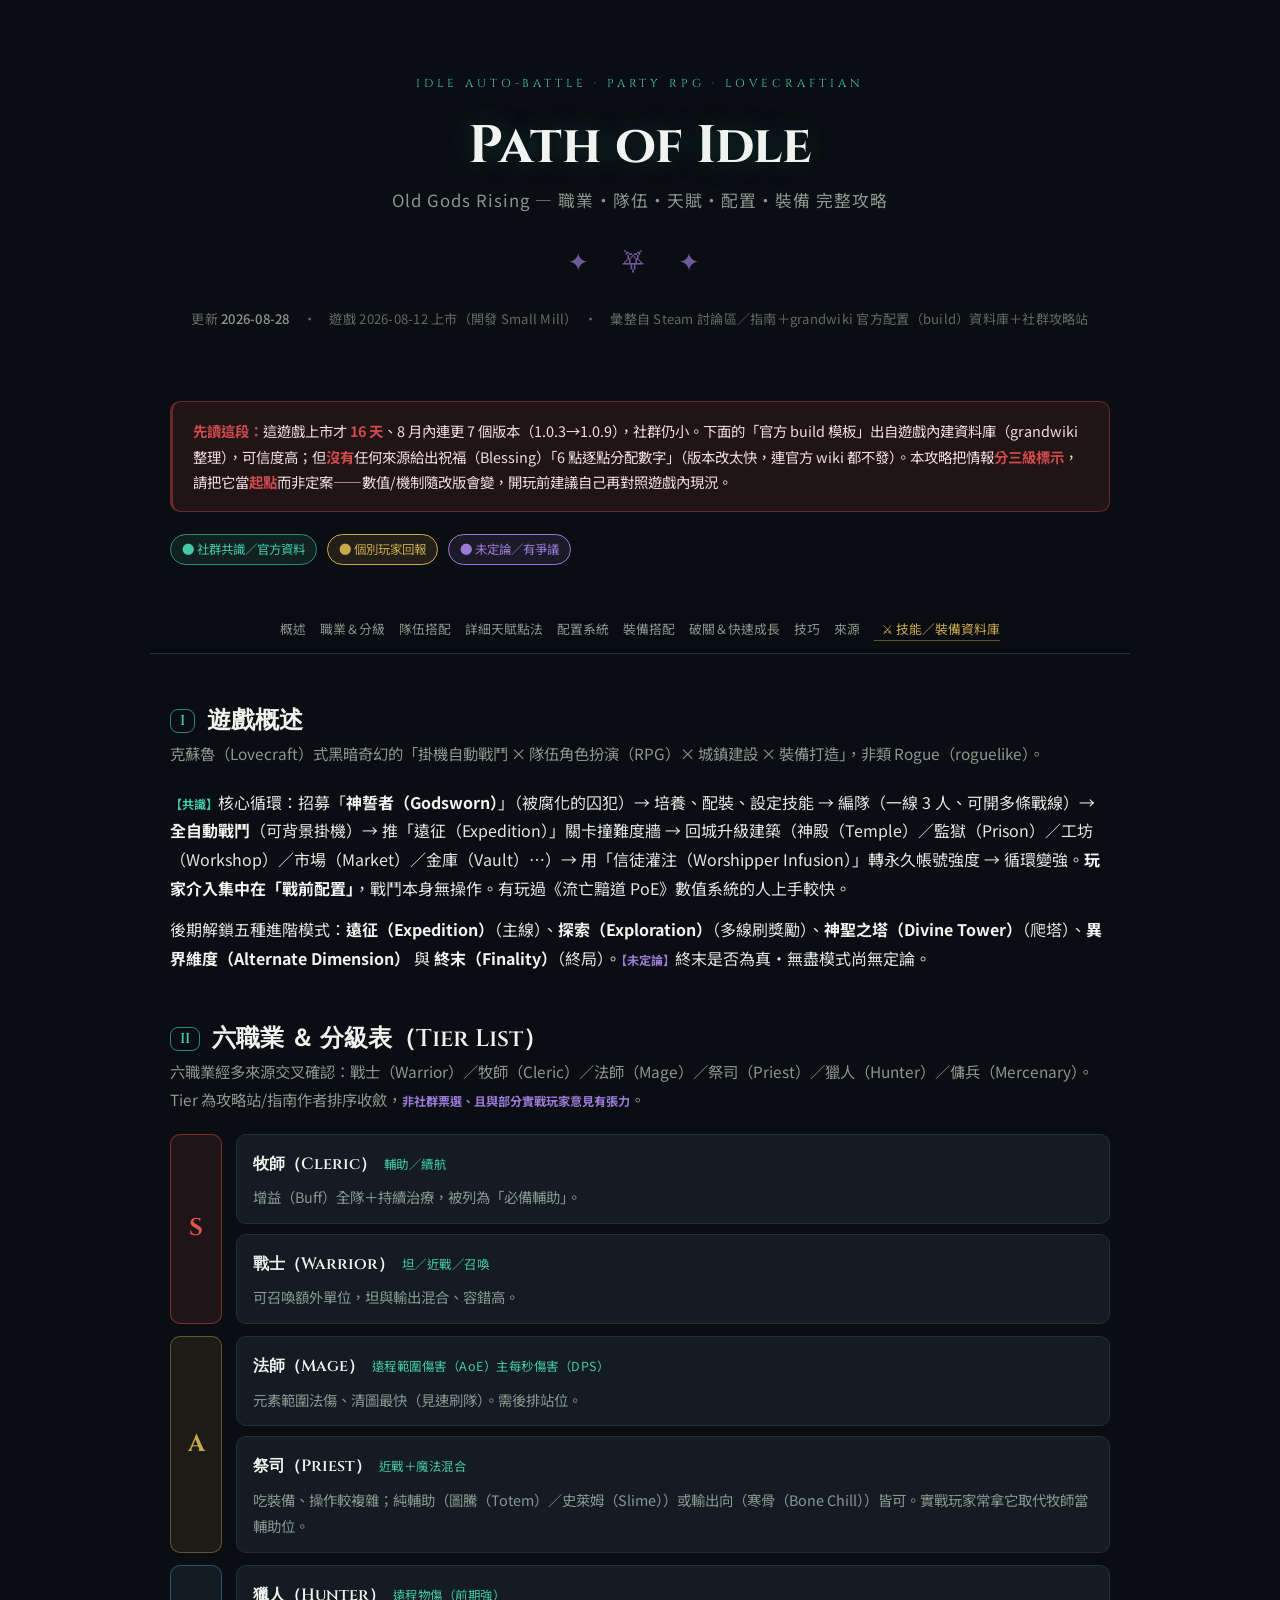
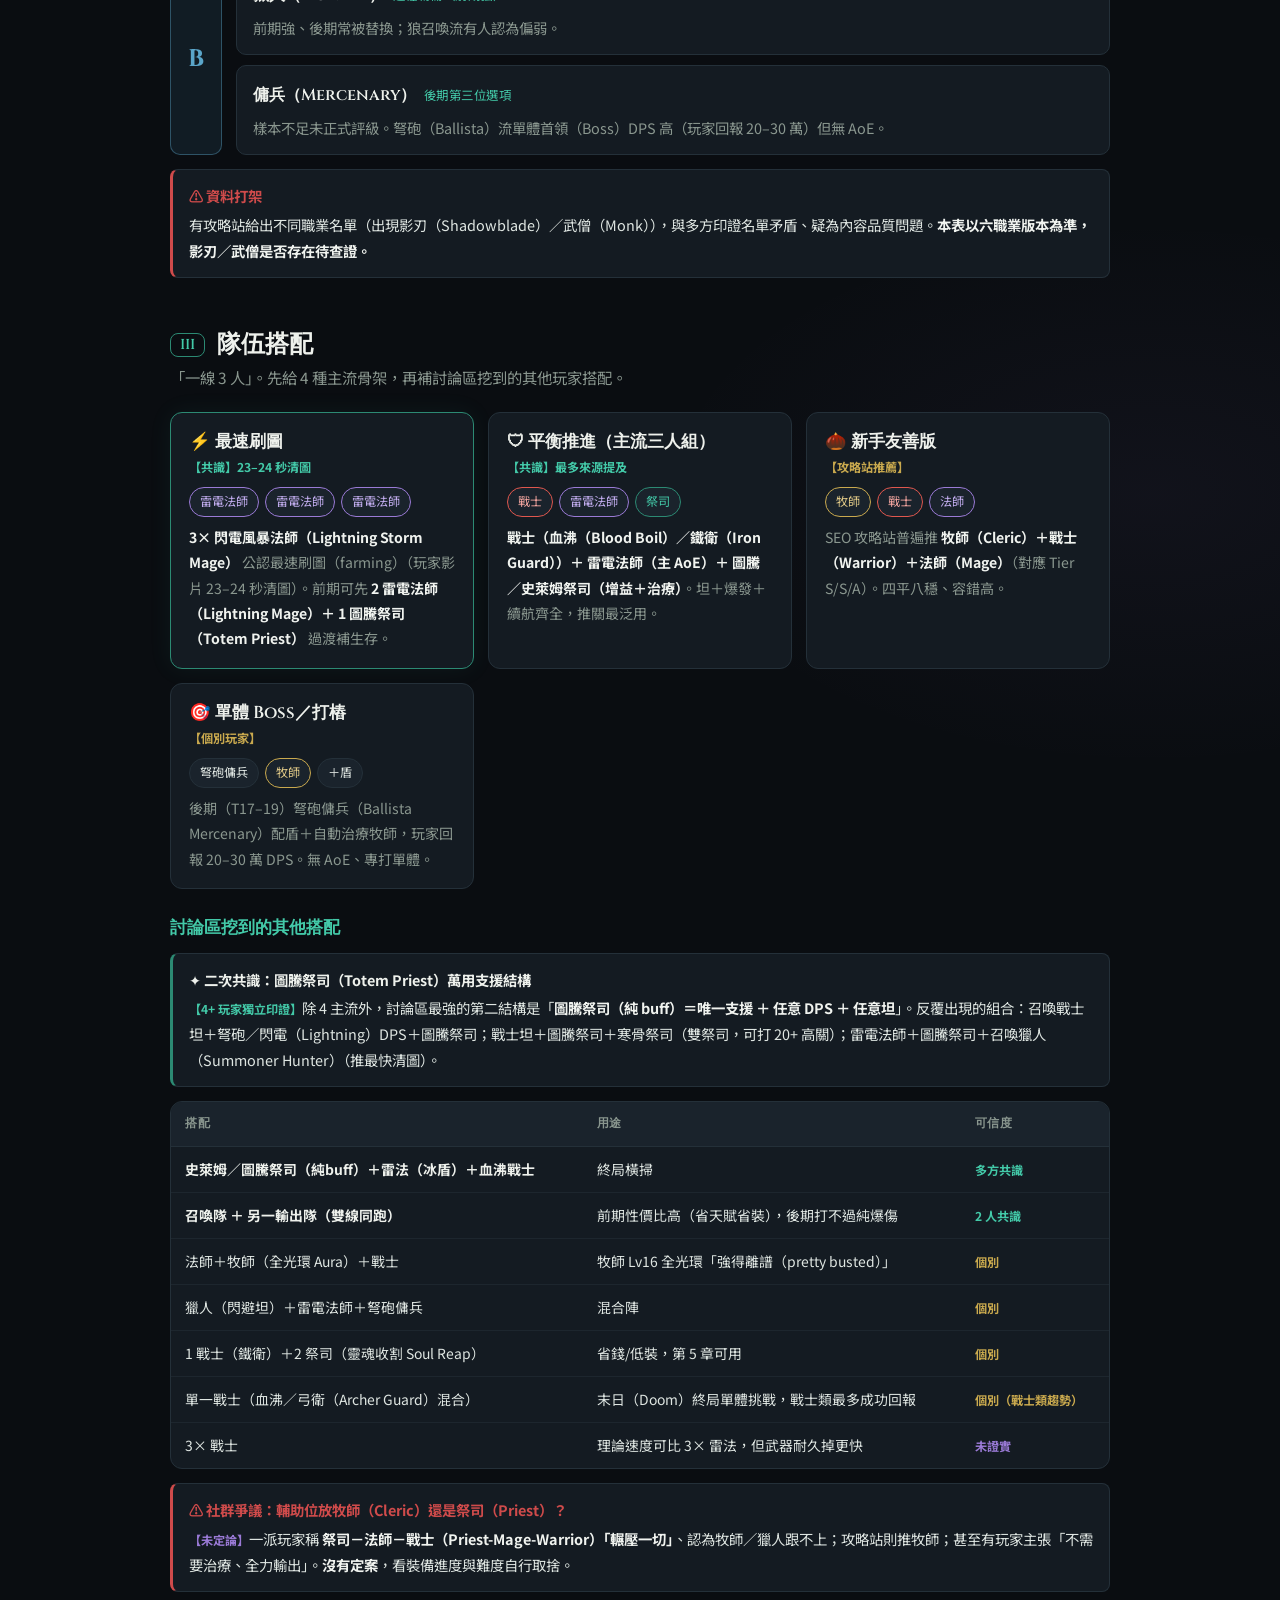
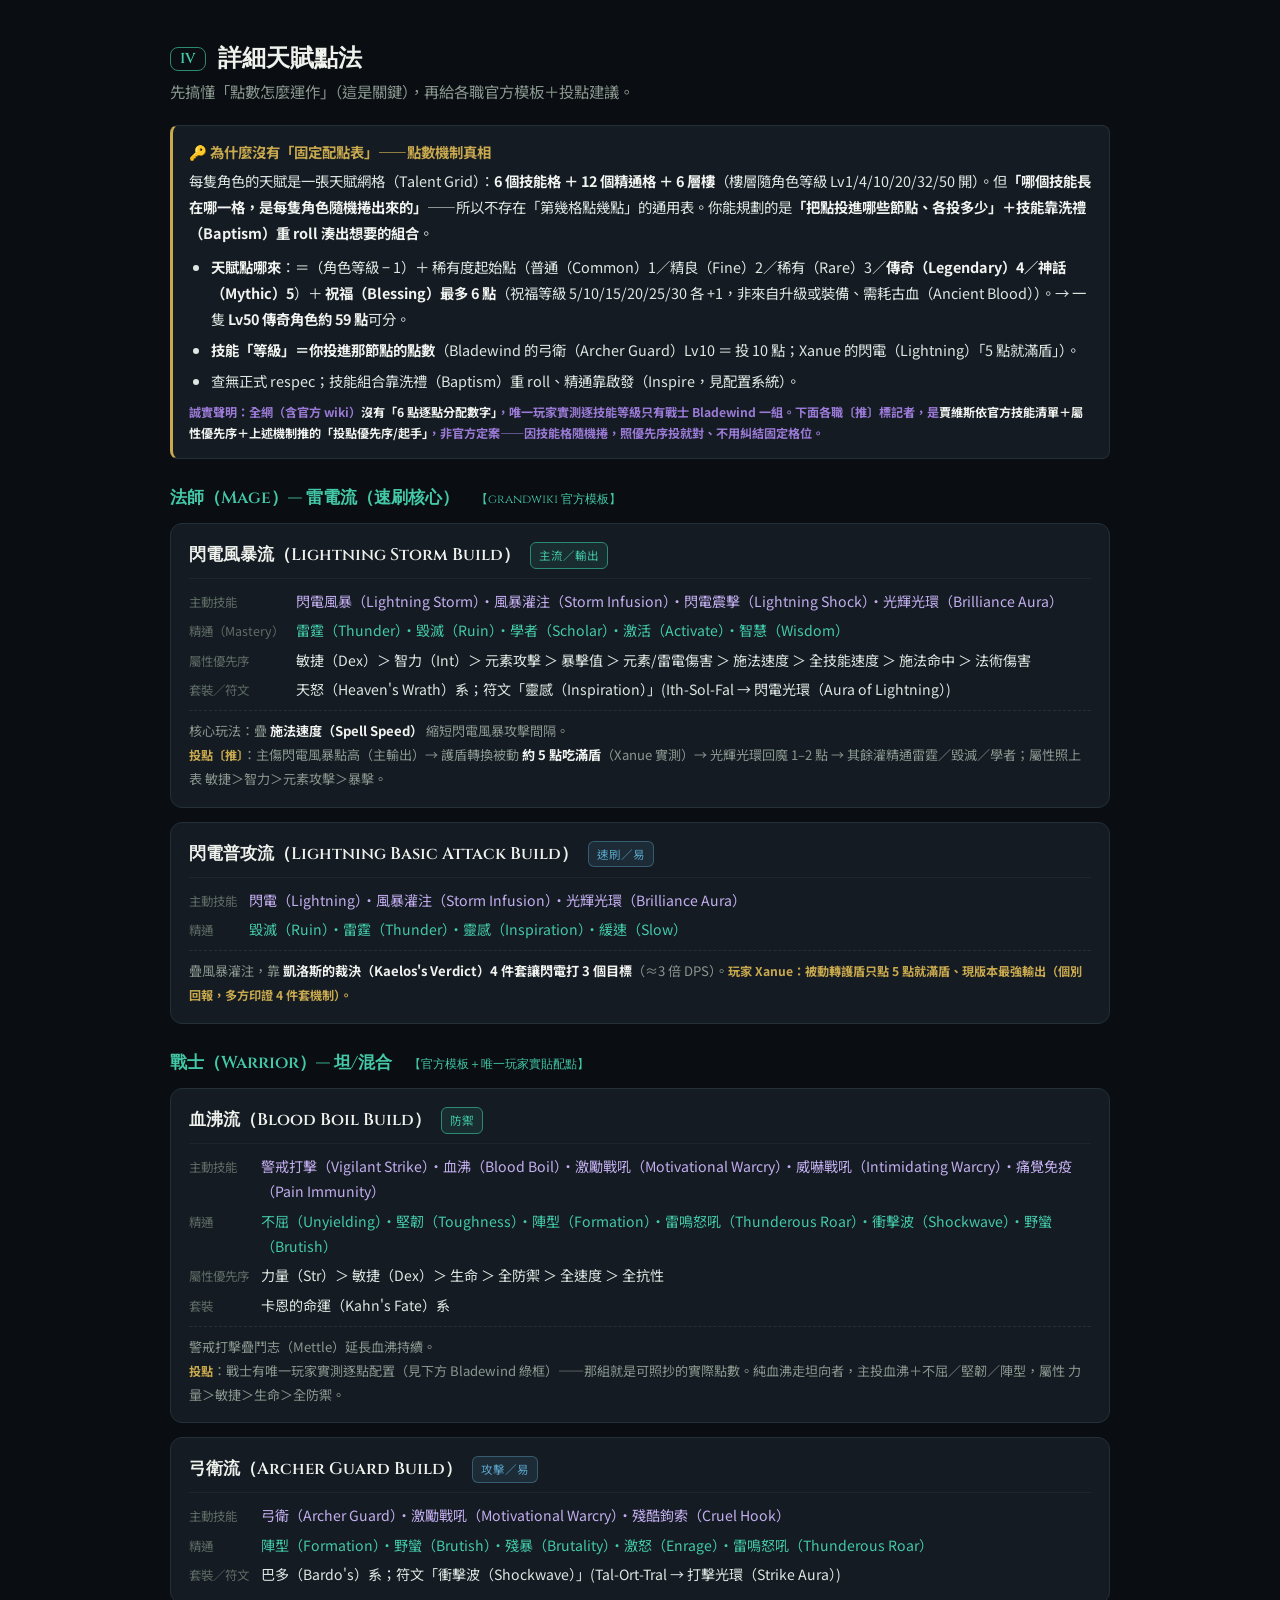
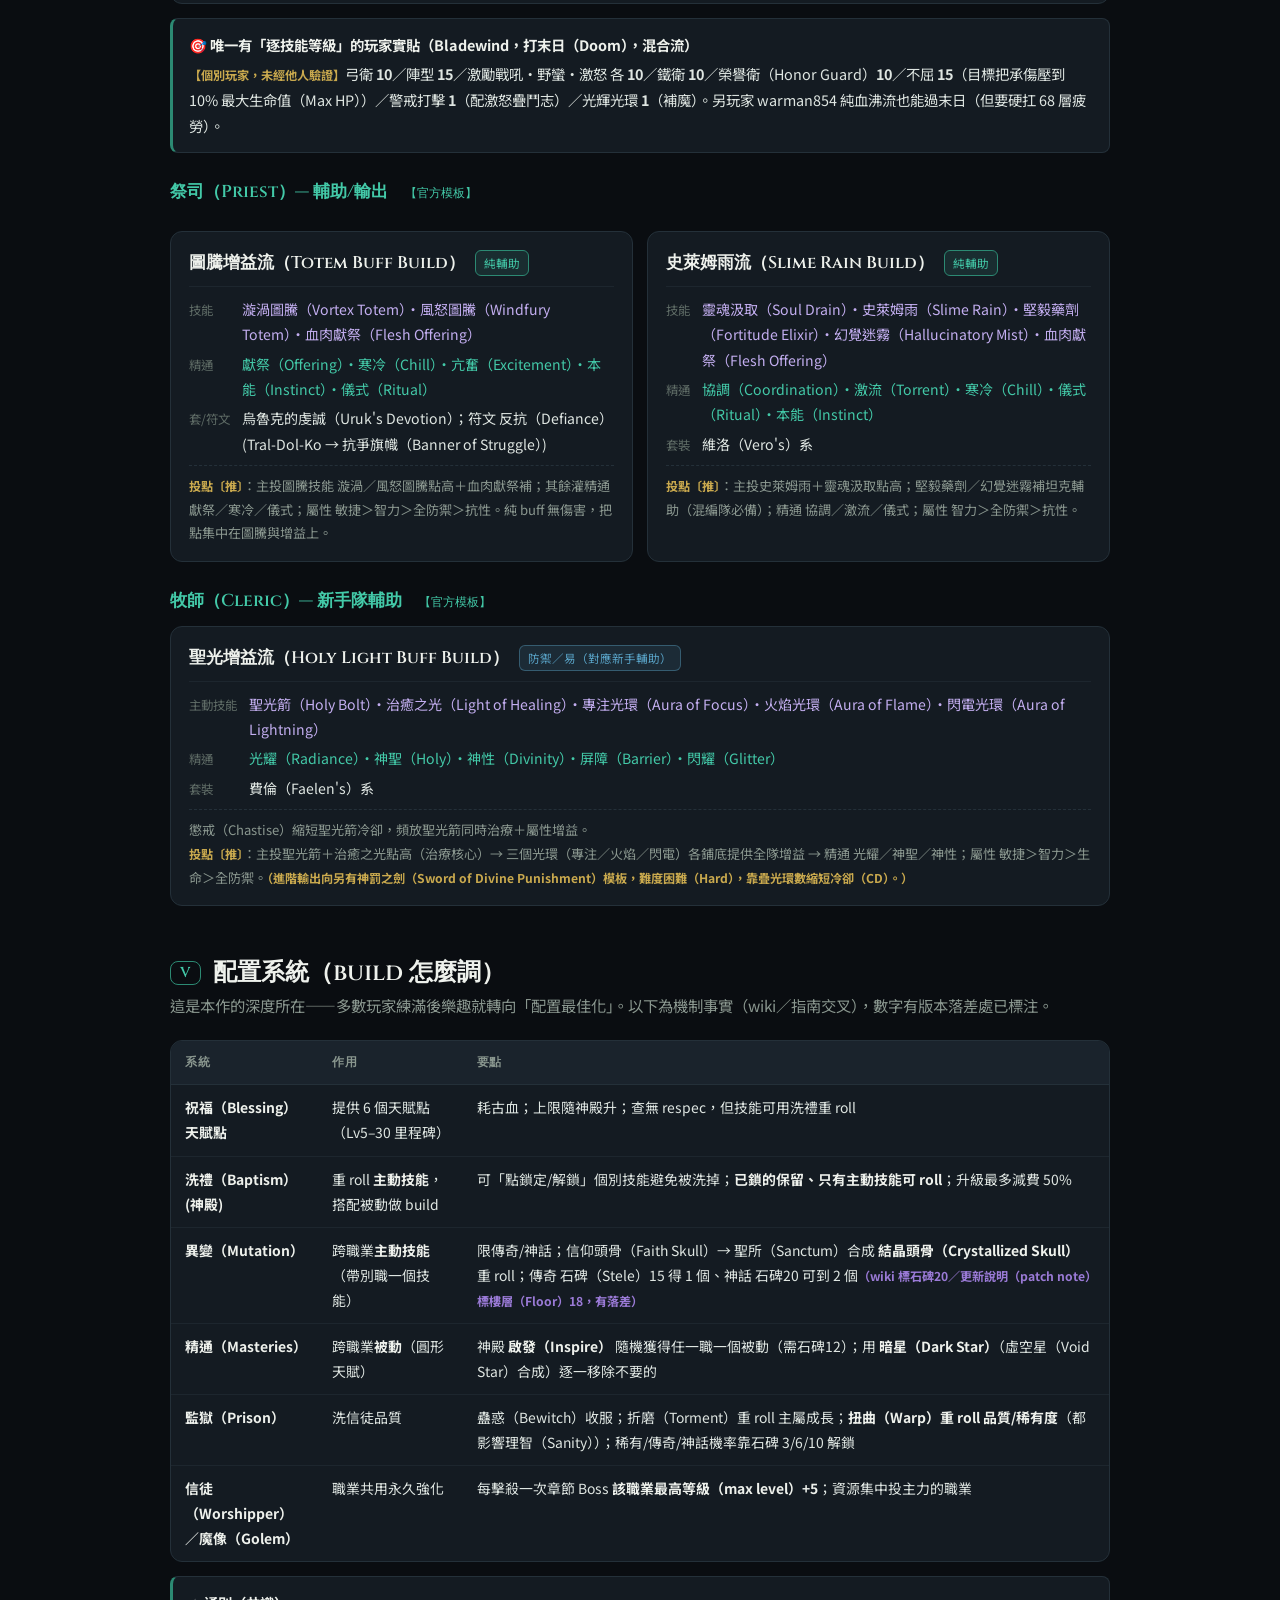
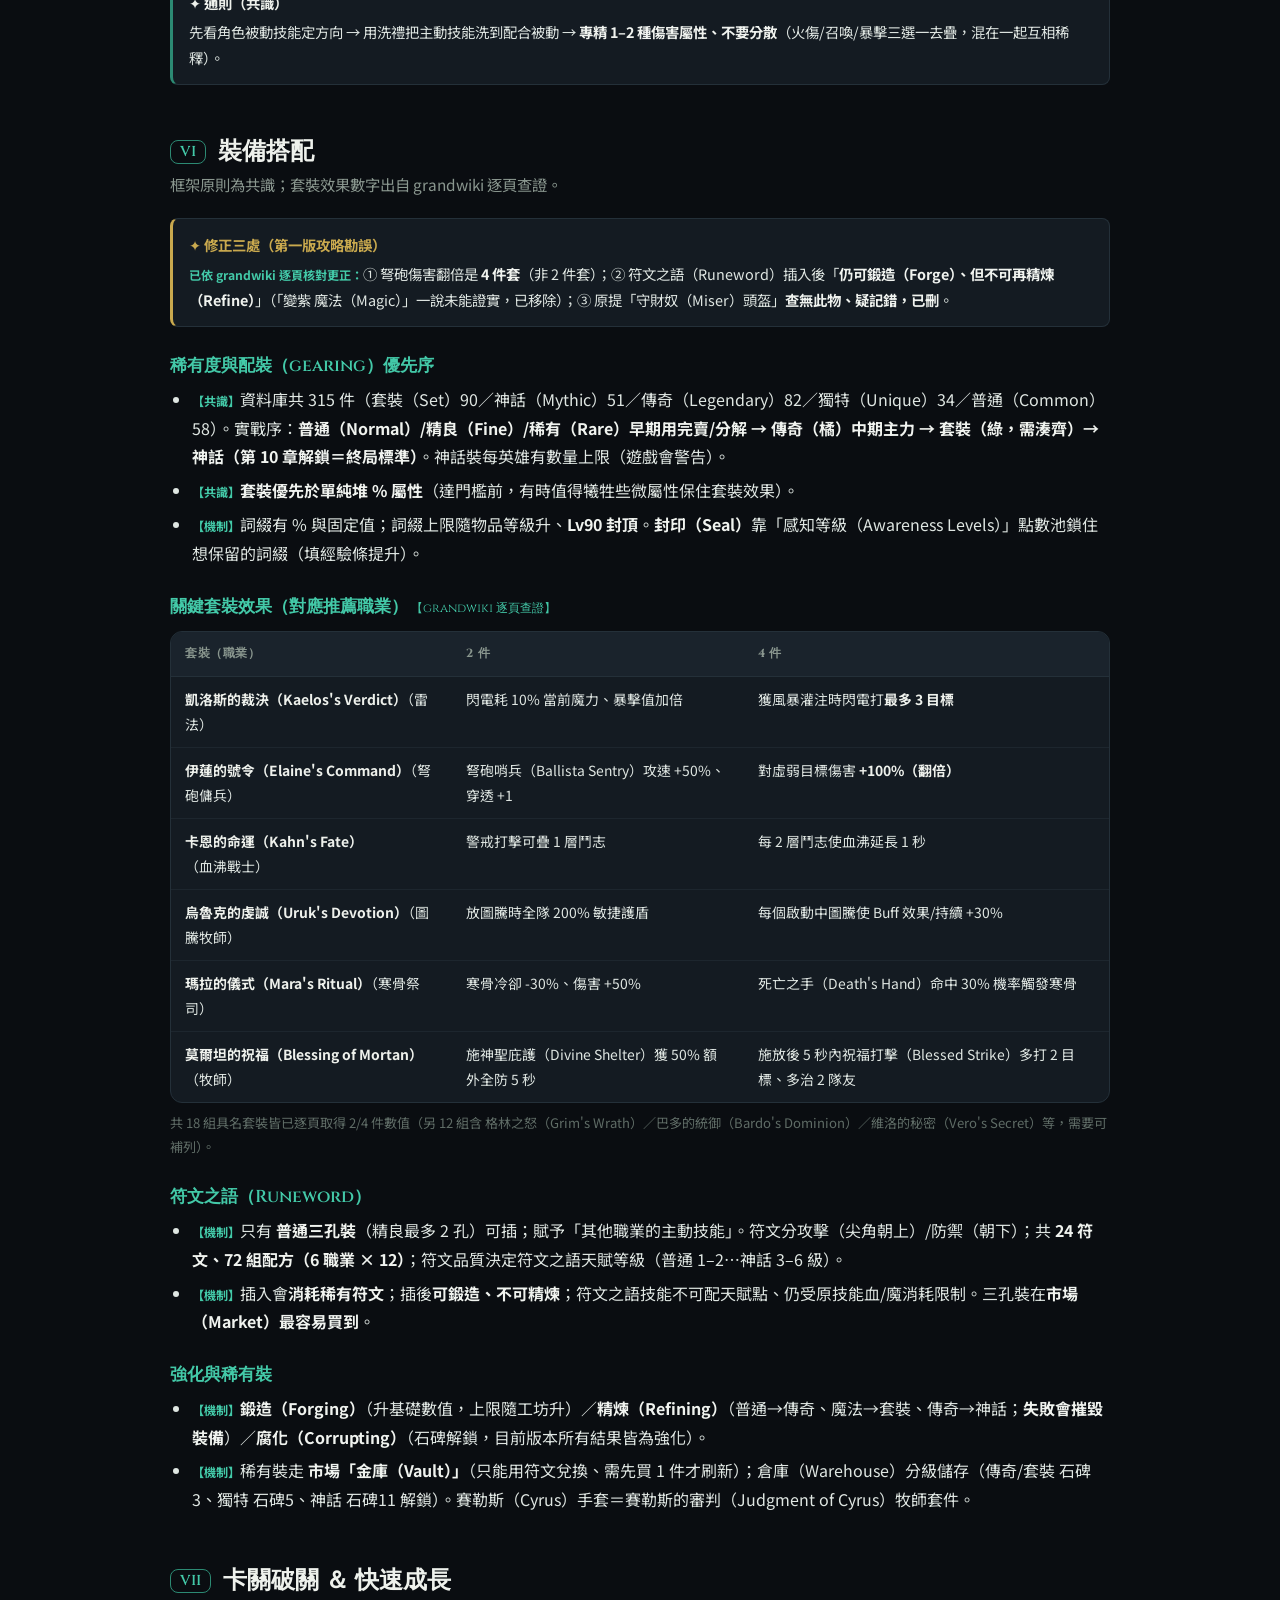
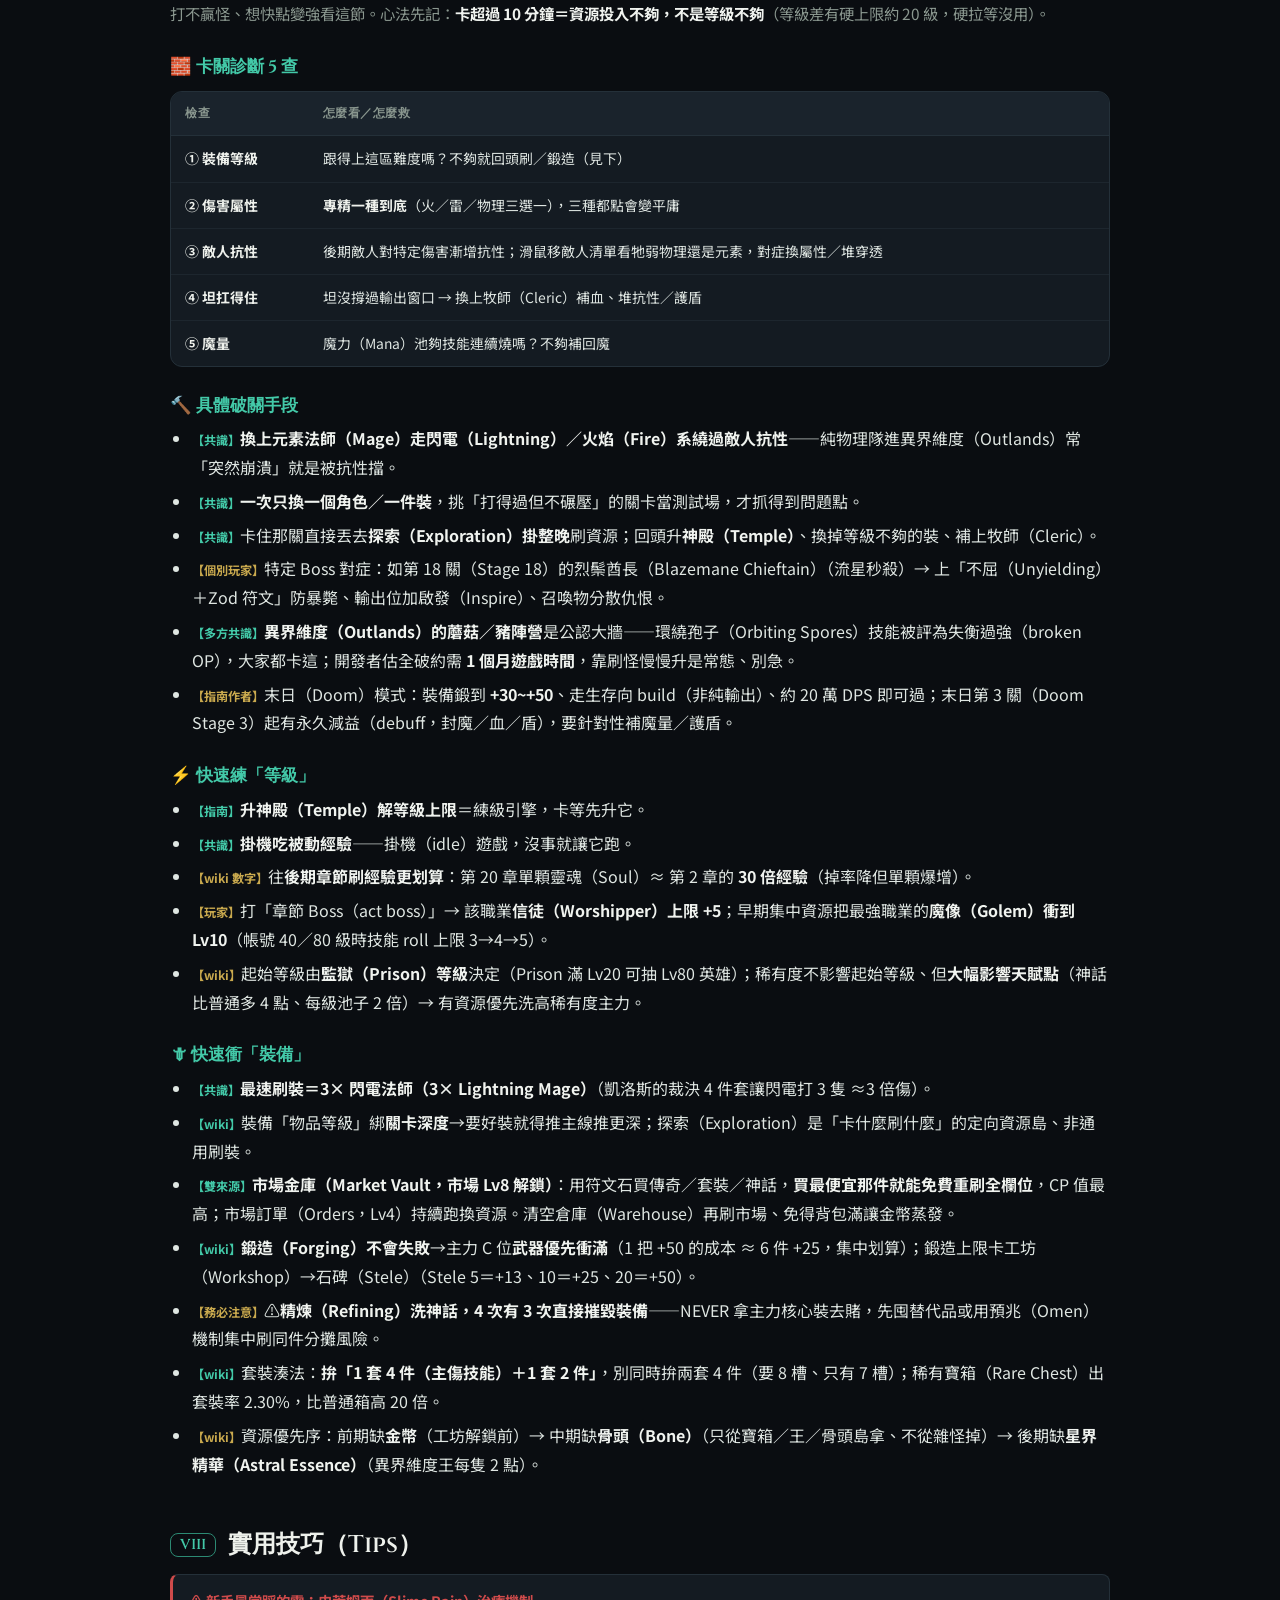
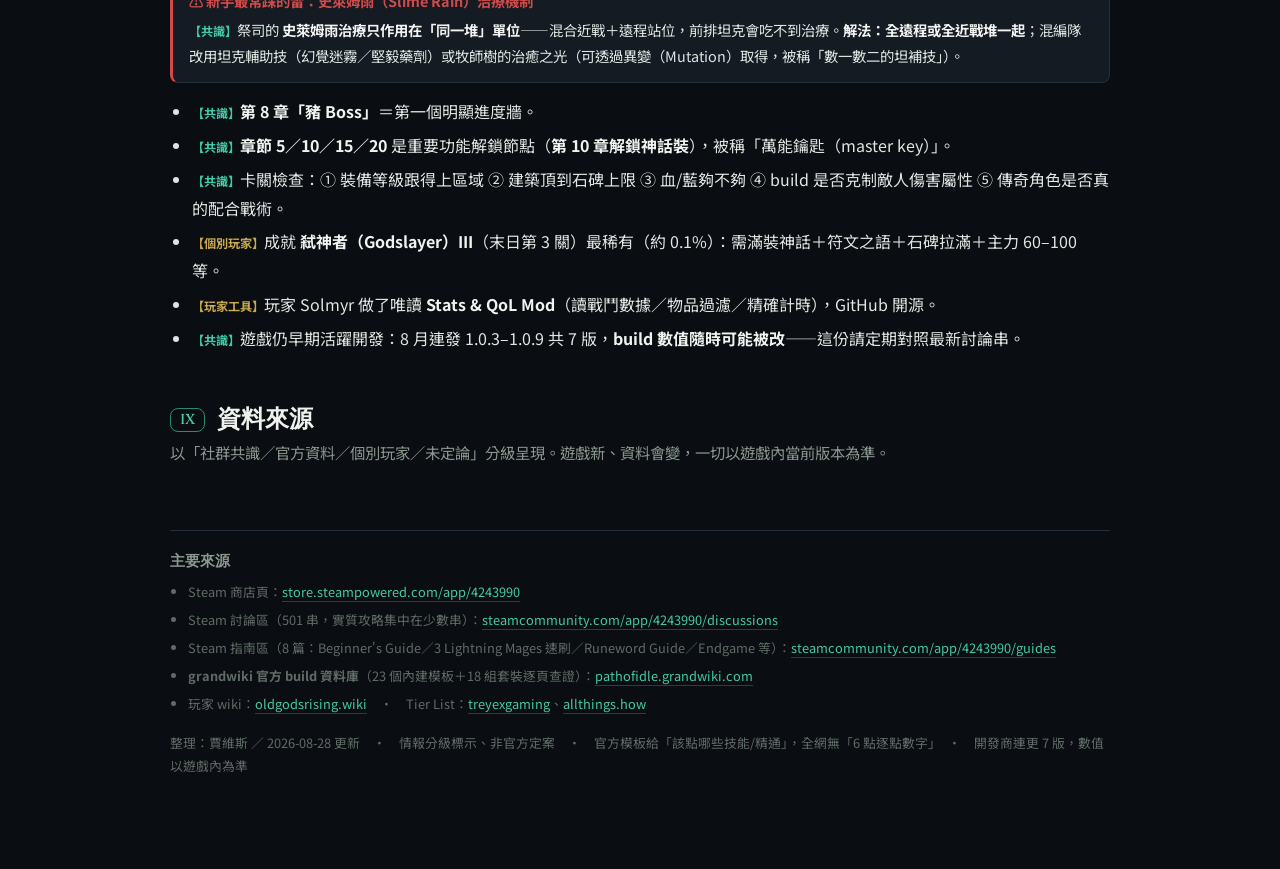
==== commit c773d333: "新增技能／裝備資料庫子站 db/：162 技能（含係數表）＋257 四類裝備＋18 套裝＋72 符文之語＋368 圖示；主頁加入口連結 資料來源 grandwiki 快照 2026-08-18（遊戲 " ====
--- a/index.html
+++ b/index.html
@@ -169,6 +169,7 @@
   <a href="#s7">破關＆快速成長</a>
   <a href="#s8">技巧</a>
   <a href="#s9">來源</a>
+  <a href="db/" style="color:var(--gold);border-bottom:1px solid rgba(201,169,78,.45);padding-left:8px">⚔ 技能／裝備資料庫</a>
 </nav>
 
 <section id="s1">
